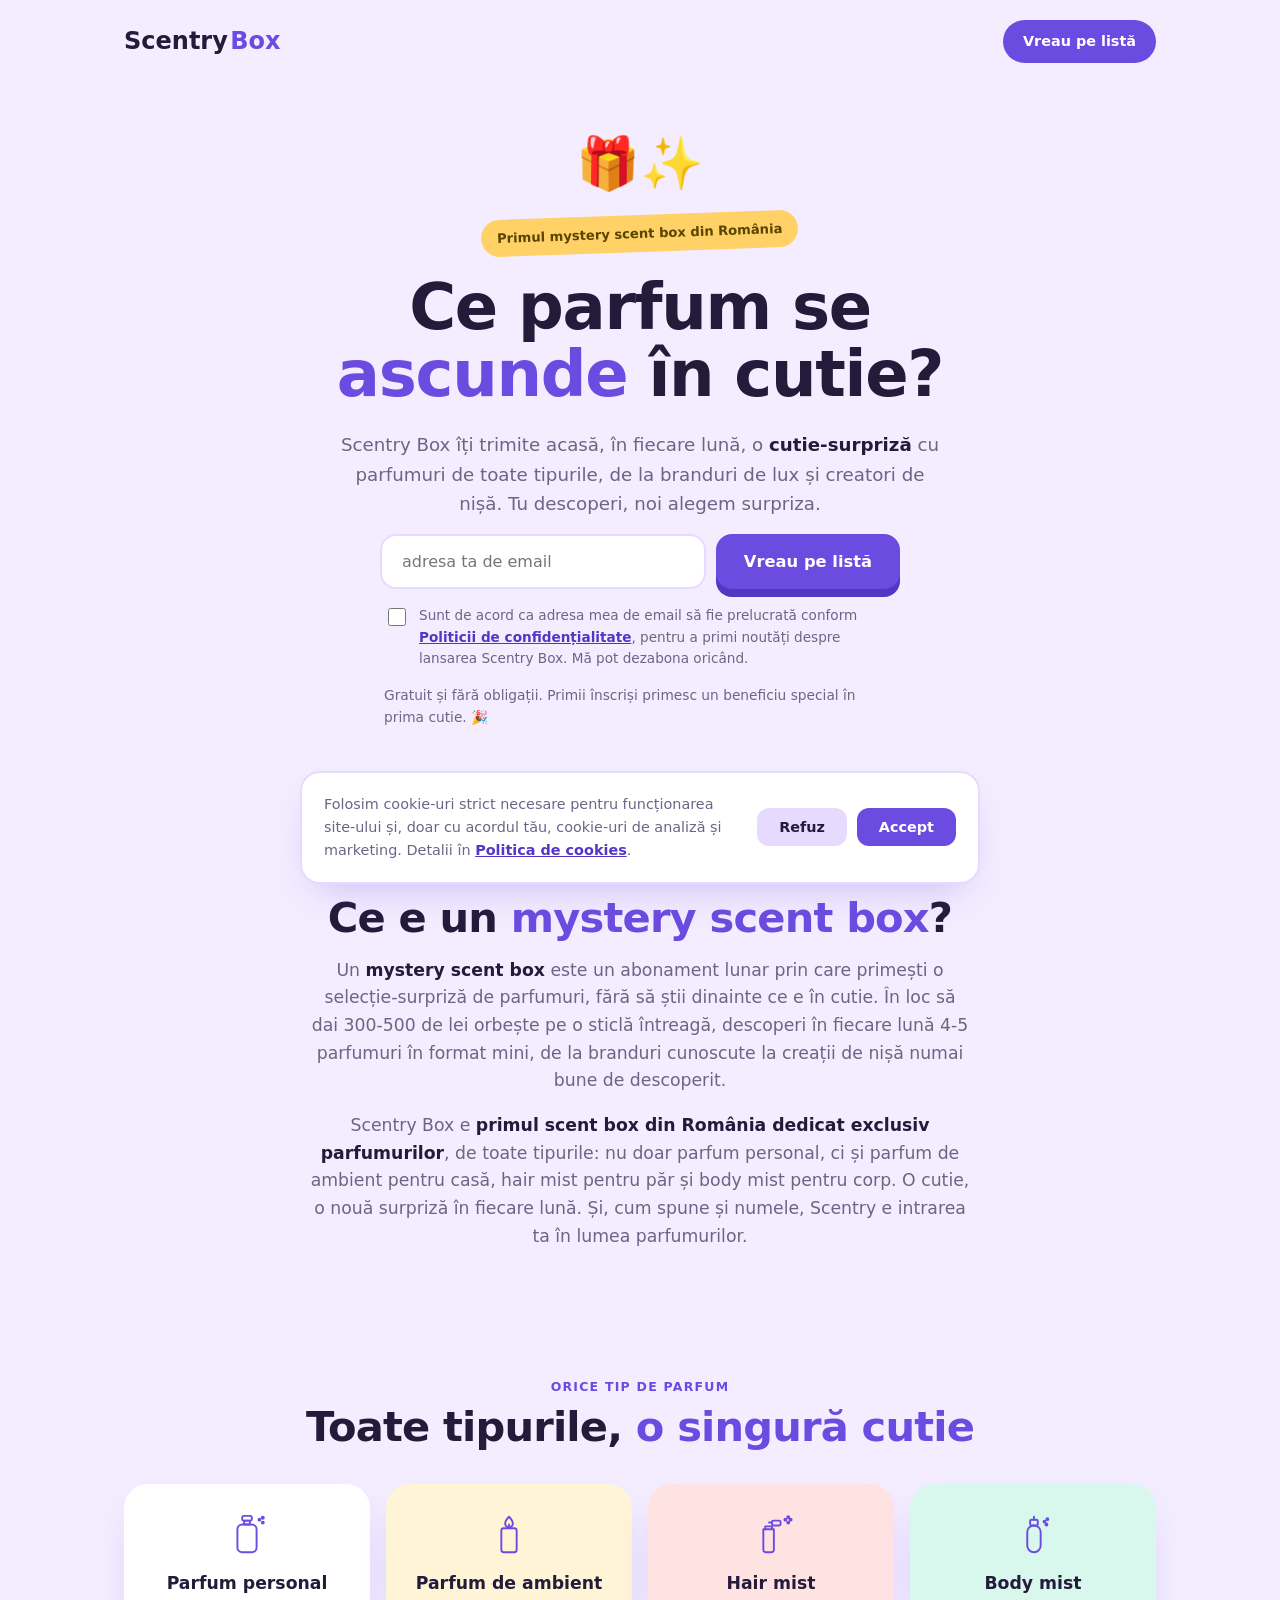
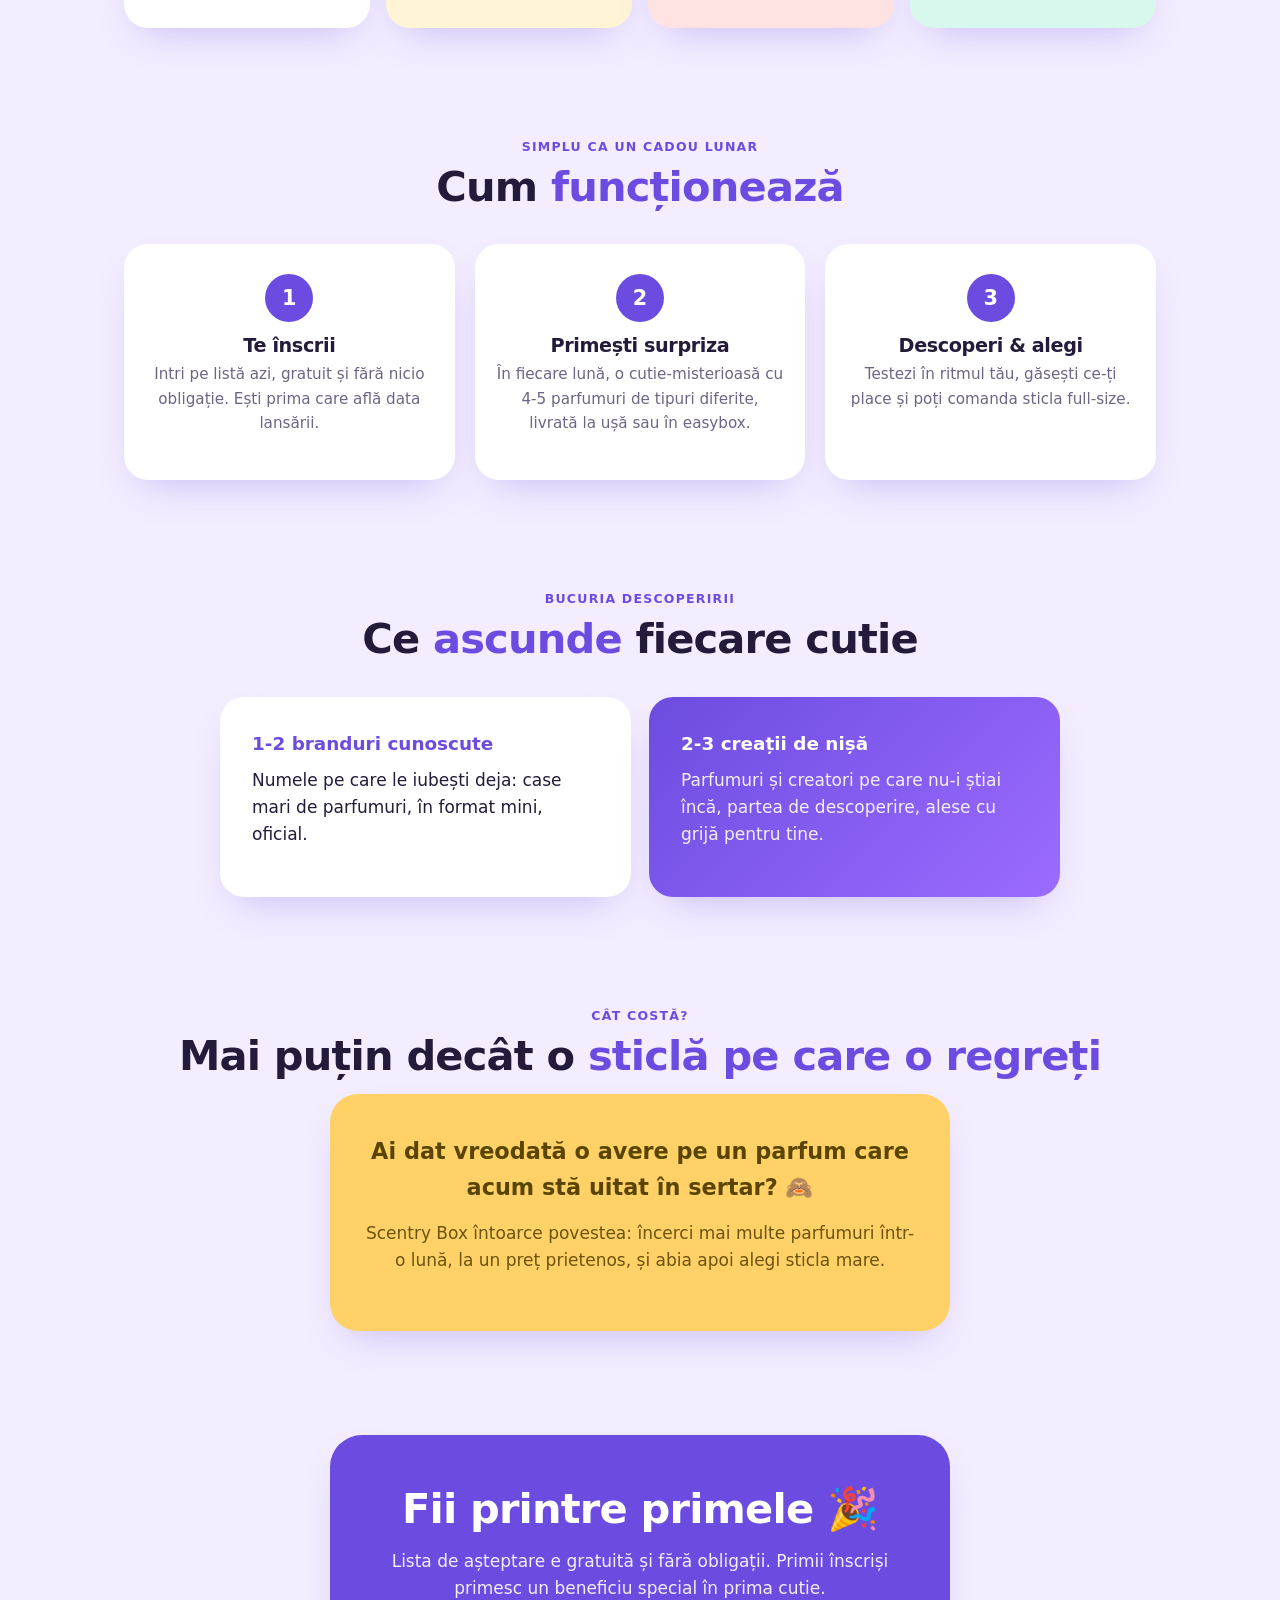
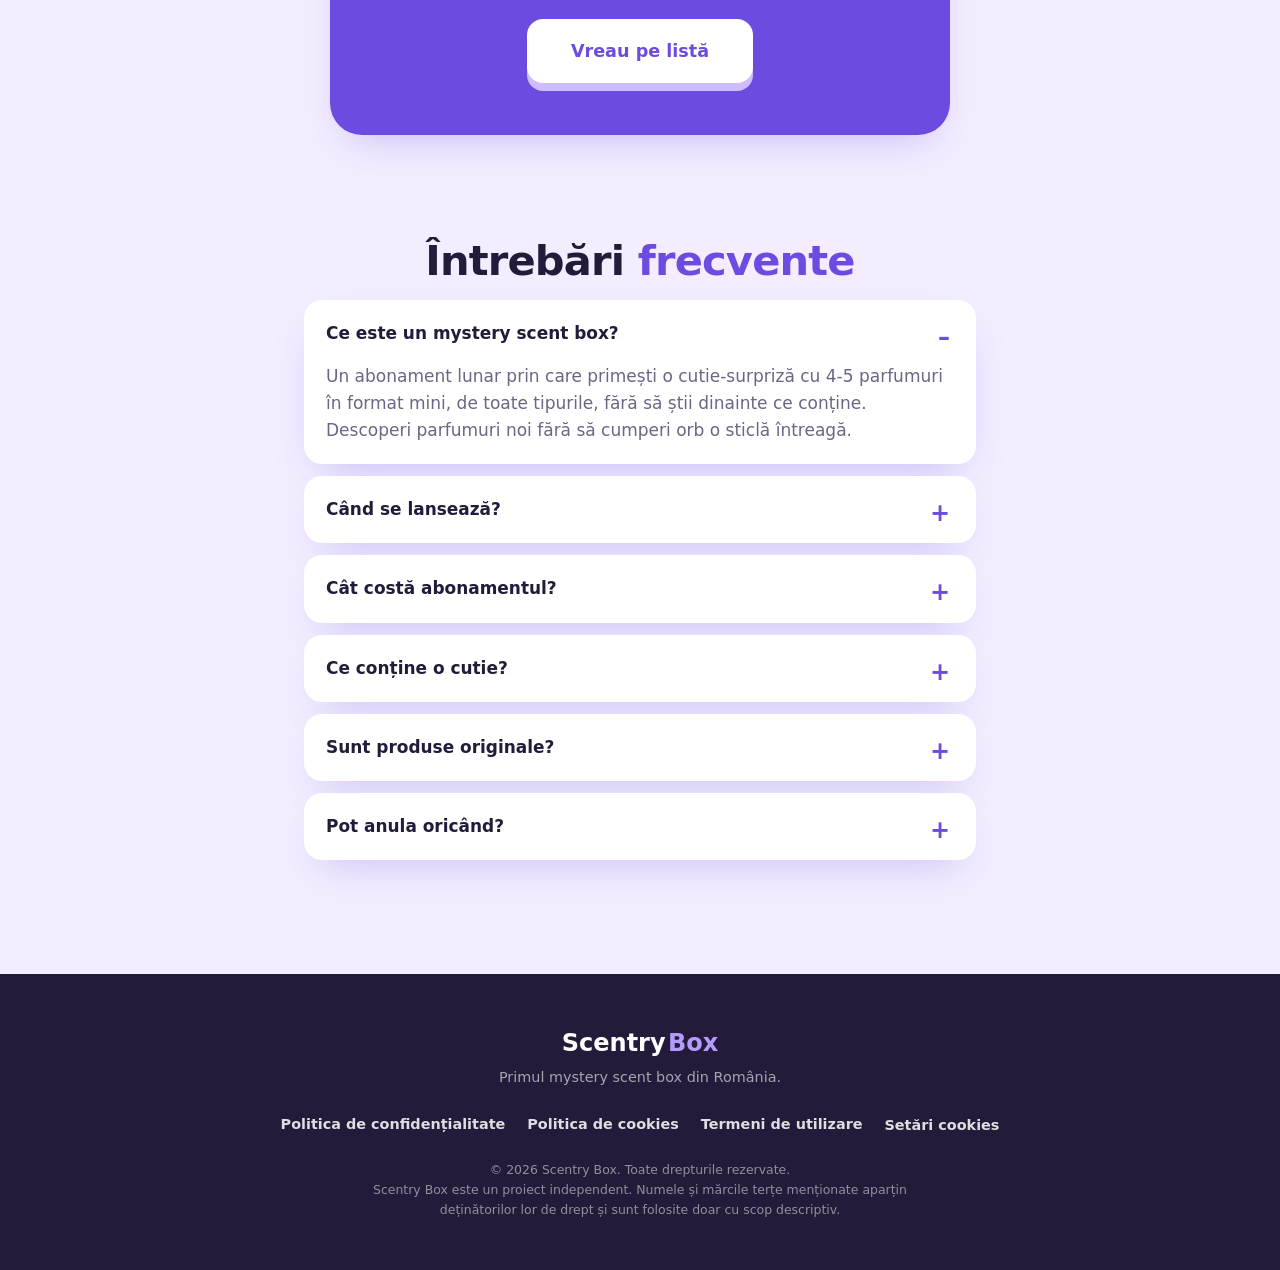
==== index.html @ 947a0c87 "Aluzie mai fina la semnificatia numelui (fara formula scent+entry) Co-Authored-By: Claude Opus 4.8 <" ====
<!DOCTYPE html>
<html lang="ro">
<head>
  <meta charset="UTF-8" />
  <meta name="viewport" content="width=device-width, initial-scale=1.0" />
  <title>Mystery Scent Box 🎁 Abonament lunar de parfumuri | Scentry Box</title>
  <meta name="description" content="Primul mystery scent box din România. În fiecare lună primești o cutie-surpriză cu 4-5 parfumuri de toate tipurile: parfum personal, parfum de ambient, hair mist și body mist, de la branduri de lux și creatori de nișă. Descoperă-ți următorul parfum preferat. Intră pe lista de așteptare." />
  <meta name="theme-color" content="#F3EDFF" />
  <link rel="canonical" href="https://scentrybox.ro/" />

  <meta property="og:type" content="website" />
  <meta property="og:title" content="Mystery Scent Box 🎁 primul din România | Scentry Box" />
  <meta property="og:description" content="O cutie-surpriză cu parfumuri de toate tipurile, în fiecare lună. Descoperă-ți următorul parfum preferat." />
  <meta property="og:locale" content="ro_RO" />
  <meta property="og:url" content="https://scentrybox.ro/" />
  <meta property="og:image" content="https://scentrybox.ro/og-image.jpg" />

  <link rel="icon" href="data:image/svg+xml,<svg xmlns='http://www.w3.org/2000/svg' viewBox='0 0 32 32'><text y='26' font-size='26'>🎁</text></svg>" />
  <link rel="stylesheet" href="assets/playful.css?v=2" />

  <script type="application/ld+json">
  {"@context":"https://schema.org","@type":"WebSite","name":"Scentry Box","url":"https://scentrybox.ro/","description":"Primul mystery scent box din România: abonament lunar cu parfumuri de toate tipurile."}
  </script>
  <script type="application/ld+json">
  {"@context":"https://schema.org","@type":"FAQPage","mainEntity":[
    {"@type":"Question","name":"Ce este un mystery scent box?","acceptedAnswer":{"@type":"Answer","text":"Un mystery scent box este un abonament lunar prin care primești o selecție-surpriză de parfumuri în format mini, fără să știi dinainte ce conține cutia. Descoperi 4-5 parfumuri de toate tipurile, fără să cumperi orb o sticlă întreagă."}},
    {"@type":"Question","name":"Ce conține o cutie Scentry Box?","acceptedAnswer":{"@type":"Answer","text":"Între 4 și 5 parfumuri de tipuri diferite: parfum personal, parfum de ambient, hair mist și body mist, dintre care 1-2 branduri cunoscute și 2-3 creații de nișă."}},
    {"@type":"Question","name":"Cât costă abonamentul de parfumuri?","acceptedAnswer":{"@type":"Answer","text":"Mai puțin decât o sticlă întreagă pe care ai cumpăra-o orbește. Cifra exactă o afli prima, dacă ești pe listă."}},
    {"@type":"Question","name":"Sunt produse originale?","acceptedAnswer":{"@type":"Answer","text":"Da, 100% originale. 4-5 parfumuri în format mini sau maxi, în ambalajul lor original."}}
  ]}
  </script>
</head>
<body>

  <header class="site-header">
    <a class="brand" href="#top"><span class="brand-mark">Scentry</span><span class="brand-box">Box</span></a>
    <a class="header-cta" href="#waitlist">Vreau pe listă</a>
  </header>

  <main id="top">
    <!-- HERO -->
    <section class="hero">
      <div class="mystery-emoji">🎁✨</div>
      <span class="badge">Primul mystery scent box din România</span>
      <h1 class="hero-title">Ce parfum se<br /><span class="pop">ascunde</span> în cutie?</h1>
      <p class="hero-sub">
        Scentry Box îți trimite acasă, în fiecare lună, o <strong>cutie-surpriză</strong> cu parfumuri de toate
        tipurile, de la branduri de lux și creatori de nișă. Tu descoperi, noi alegem surpriza.
      </p>
      <form id="waitlist" class="waitlist-form" novalidate>
        <div class="field-row">
          <label class="visually-hidden" for="email">Adresa de email</label>
          <input type="email" id="email" name="EMAIL" inputmode="email" autocomplete="email" placeholder="adresa ta de email" required />
          <button type="submit" class="btn-primary">Vreau pe listă</button>
        </div>
        <label class="consent">
          <input type="checkbox" id="consent" name="consent" required />
          <span>Sunt de acord ca adresa mea de email să fie prelucrată conform <a href="privacy.html" target="_blank" rel="noopener">Politicii de confidențialitate</a>, pentru a primi noutăți despre lansarea Scentry Box. Mă pot dezabona oricând.</span>
        </label>
        <p class="form-note">Gratuit și fără obligații. Primii înscriși primesc un beneficiu special în prima cutie. 🎉</p>
        <p class="form-message" id="formMessage" role="status" aria-live="polite"></p>
      </form>
    </section>

    <!-- SEO: CE ESTE -->
    <section class="section">
      <span class="kicker">Despre concept</span>
      <h2>Ce e un <span class="pop">mystery scent box</span>?</h2>
      <div class="prose">
        <p>
          Un <strong>mystery scent box</strong> este un abonament lunar prin care primești o selecție-surpriză de
          parfumuri, fără să știi dinainte ce e în cutie. În loc să dai 300-500 de lei orbește pe o sticlă
          întreagă, descoperi în fiecare lună 4-5 parfumuri în format mini, de la branduri cunoscute la creații de
          nișă numai bune de descoperit.
        </p>
        <p>
          Scentry Box e <strong>primul scent box din România dedicat exclusiv parfumurilor</strong>, de toate
          tipurile: nu doar parfum personal, ci și parfum de ambient pentru casă, hair mist pentru păr și body
          mist pentru corp. O cutie, o nouă surpriză în fiecare lună. Și, cum spune și numele, Scentry e
          <span class="pop">intrarea ta în lumea parfumurilor</span>.
        </p>
      </div>
    </section>

    <!-- TIPURI -->
    <section class="section">
      <span class="kicker">Orice tip de parfum</span>
      <h2>Toate tipurile, <span class="pop">o singură cutie</span></h2>
      <div class="types-grid">
        <article class="type-card">
          <svg viewBox="0 0 48 48" style="width:46px;height:46px;display:block;margin:0 auto 12px;stroke:#6C4CE0;fill:none;stroke-width:2;stroke-linecap:round;stroke-linejoin:round" aria-hidden="true">
            <rect x="19" y="4" width="10" height="5" rx="1.5"/><path d="M21 9h6v4h-6z"/><rect x="14" y="13" width="20" height="29" rx="5"/><circle cx="37" cy="8" r="1"/><circle cx="40.5" cy="6" r="1"/><circle cx="40.5" cy="11" r="1"/>
          </svg>
          <p class="cat">Parfum personal</p>
        </article>
        <article class="type-card">
          <svg viewBox="0 0 48 48" style="width:46px;height:46px;display:block;margin:0 auto 12px;stroke:#6C4CE0;fill:none;stroke-width:2;stroke-linecap:round;stroke-linejoin:round" aria-hidden="true">
            <path d="M24 5c-2.5 2.5-4 4.8-4 7a4 4 0 0 0 8 0c0-2.2-1.5-4.5-4-7z"/><line x1="24" y1="13" x2="24" y2="17"/><rect x="16" y="17" width="16" height="25" rx="2.5"/>
          </svg>
          <p class="cat">Parfum de ambient</p>
        </article>
        <article class="type-card">
          <svg viewBox="0 0 48 48" style="width:46px;height:46px;display:block;margin:0 auto 12px;stroke:#6C4CE0;fill:none;stroke-width:2;stroke-linecap:round;stroke-linejoin:round" aria-hidden="true">
            <path d="M16 18h11v21a3 3 0 0 1-3 3h-5a3 3 0 0 1-3-3z"/><path d="M18 18v-3h7v3"/><rect x="25" y="9" width="9" height="5" rx="1.5"/><path d="M25 11h-3"/><circle cx="39" cy="8" r="1"/><circle cx="42" cy="5.5" r="1"/><circle cx="42" cy="11" r="1"/><circle cx="44.5" cy="8" r="1"/>
          </svg>
          <p class="cat">Hair mist</p>
        </article>
        <article class="type-card">
          <svg viewBox="0 0 48 48" style="width:46px;height:46px;display:block;margin:0 auto 12px;stroke:#6C4CE0;fill:none;stroke-width:2;stroke-linecap:round;stroke-linejoin:round" aria-hidden="true">
            <rect x="18" y="14" width="14" height="28" rx="7"/><rect x="21" y="8" width="8" height="6" rx="1.5"/><path d="M25 8V5"/><circle cx="36" cy="10" r="1"/><circle cx="39" cy="7.5" r="1"/><circle cx="38" cy="13" r="1"/>
          </svg>
          <p class="cat">Body mist</p>
        </article>
      </div>
    </section>

    <!-- CUM FUNCȚIONEAZĂ -->
    <section class="section">
      <span class="kicker">Simplu ca un cadou lunar</span>
      <h2>Cum <span class="pop">funcționează</span></h2>
      <ol class="steps">
        <li><span class="step-num">1</span><h3>Te înscrii</h3><p>Intri pe listă azi, gratuit și fără nicio obligație. Ești prima care află data lansării.</p></li>
        <li><span class="step-num">2</span><h3>Primești surpriza</h3><p>În fiecare lună, o cutie-misterioasă cu 4-5 parfumuri de tipuri diferite, livrată la ușă sau în easybox.</p></li>
        <li><span class="step-num">3</span><h3>Descoperi &amp; alegi</h3><p>Testezi în ritmul tău, găsești ce-ți place și poți comanda sticla full-size.</p></li>
      </ol>
    </section>

    <!-- CE CONȚINE -->
    <section class="section">
      <span class="kicker">Bucuria descoperirii</span>
      <h2>Ce <span class="pop">ascunde</span> fiecare cutie</h2>
      <div class="box-split">
        <div class="box-half box-half-known"><p class="box-tag">1-2 branduri cunoscute</p><p>Numele pe care le iubești deja: case mari de parfumuri, în format mini, oficial.</p></div>
        <div class="box-half box-half-accent"><p class="box-tag">2-3 creații de nișă</p><p>Parfumuri și creatori pe care nu-i știai încă, partea de descoperire, alese cu grijă pentru tine.</p></div>
      </div>
    </section>

    <!-- PREȚ (HINT) -->
    <section class="section">
      <span class="kicker">Cât costă?</span>
      <h2>Mai puțin decât o <span class="pop">sticlă pe care o regreți</span></h2>
      <div class="price-block">
        <p class="big">Ai dat vreodată o avere pe un parfum care acum stă uitat în sertar? 🙈</p>
        <p>Scentry Box întoarce povestea: încerci mai multe parfumuri într-o lună, la un preț prietenos, și abia apoi alegi sticla mare.</p>
      </div>
    </section>

    <!-- CTA FINAL -->
    <section class="section">
      <div class="section-final">
        <h2>Fii printre primele 🎉</h2>
        <p>Lista de așteptare e gratuită și fără obligații. Primii înscriși primesc un beneficiu special în prima cutie.</p>
        <a href="#waitlist" class="btn-primary btn-large">Vreau pe listă</a>
      </div>
    </section>

    <!-- FAQ -->
    <section class="section section-faq">
      <h2>Întrebări <span class="pop">frecvente</span></h2>
      <details open><summary>Ce este un mystery scent box?</summary><p>Un abonament lunar prin care primești o cutie-surpriză cu 4-5 parfumuri în format mini, de toate tipurile, fără să știi dinainte ce conține. Descoperi parfumuri noi fără să cumperi orb o sticlă întreagă.</p></details>
      <details><summary>Când se lansează?</summary><p>Suntem în faza de construcție. Înscrie-te pe listă și ești prima care află data exactă a lansării.</p></details>
      <details><summary>Cât costă abonamentul?</summary><p>Mai puțin decât o sticlă întreagă pe care ai lua-o orbește. Iar cifra exactă o afli prima, dacă ești pe listă.</p></details>
      <details><summary>Ce conține o cutie?</summary><p>Între 4 și 5 parfumuri de tipuri diferite: parfum personal, parfum de ambient, hair mist și body mist, dintre care 1-2 branduri cunoscute și 2-3 creații de nișă.</p></details>
      <details><summary>Sunt produse originale?</summary><p>Da, 100% originale. În fiecare cutie ai 4-5 parfumuri în format mini sau maxi, direct în ambalajul lor original.</p></details>
      <details><summary>Pot anula oricând?</summary><p>Da. Abonamentul va fi flexibil și poate fi anulat oricând.</p></details>
    </section>
  </main>

  <footer class="site-footer">
    <div class="footer-brand"><span class="brand-mark">Scentry</span><span class="brand-box">Box</span><p>Primul mystery scent box din România.</p></div>
    <nav class="footer-links" aria-label="Legal">
      <a href="privacy.html">Politica de confidențialitate</a>
      <a href="cookies.html">Politica de cookies</a>
      <a href="terms.html">Termeni de utilizare</a>
      <button type="button" class="link-button" id="cookieSettingsBtn">Setări cookies</button>
    </nav>
    <p class="footer-legal">© <span id="year">2026</span> Scentry Box. Toate drepturile rezervate.<br />Scentry Box este un proiect independent. Numele și mărcile terțe menționate aparțin deținătorilor lor de drept și sunt folosite doar cu scop descriptiv.</p>
  </footer>

  <script src="assets/consent.js" defer></script>
  <script src="assets/app.js" defer></script>
</body>
</html>
---- assets/playful.css ----
/* ===========================================================
   Scentry Box — VARIANTA „Bold & Playful"
   Lila + violet + coral, type rotund și chunky, carduri rotunjite,
   energie de feed TikTok. Fonturi de sistem (zero request extern).
   =========================================================== */

:root {
  --bg: #F3EDFF;            /* lila deschis */
  --surface: #FFFFFF;
  --ink: #241B3A;           /* mov închis */
  --muted: #6E6485;
  --violet: #6C4CE0;
  --violet-dark: #5436C4;
  --coral: #FF6B6B;
  --sun: #FFD166;
  --mint: #38D9A9;
  --line: #E6DBFF;
  --shadow: 0 18px 40px -18px rgba(108, 76, 224, .35);
  --round: -apple-system, "SF Pro Rounded", ui-rounded, "Segoe UI", system-ui, Roboto, "Helvetica Neue", Arial, sans-serif;
}
* { box-sizing: border-box; }
html { scroll-behavior: smooth; }
body { margin:0; background:var(--bg); color:var(--ink); font-family:var(--round); font-size:17px; line-height:1.6; -webkit-font-smoothing:antialiased; }
h1,h2,h3 { font-weight:800; line-height:1.05; letter-spacing:-.02em; }
h1 { font-size: clamp(2.4rem, 8vw, 4rem); }
h2 { font-size: clamp(1.8rem, 5vw, 2.6rem); margin:0 0 .4em; }
h3 { font-size:1.2rem; margin:0 0 .3em; }
p { margin:0 0 1em; }
a { color:var(--violet-dark); font-weight:600; }
.visually-hidden { position:absolute !important; width:1px;height:1px;padding:0;margin:-1px;overflow:hidden;clip:rect(0 0 0 0);white-space:nowrap;border:0; }

/* header */
.site-header { display:flex; align-items:center; justify-content:space-between; max-width:1080px; margin:0 auto; padding:20px 24px; }
.brand { text-decoration:none; font-weight:800; font-size:1.5rem; }
.brand-mark { color:var(--ink); } .brand-box { color:var(--violet); margin-left:.1em; }
.header-cta { font-size:.9rem; font-weight:700; text-decoration:none; color:#fff; background:var(--violet); border-radius:999px; padding:10px 20px; }
.header-cta:hover { background:var(--violet-dark); }

/* hero */
.hero { max-width:760px; margin:0 auto; padding:40px 24px 56px; text-align:center; }
.badge { display:inline-block; background:var(--sun); color:#5a4500; font-weight:800; font-size:.82rem; padding:8px 16px; border-radius:999px; transform:rotate(-2deg); margin-bottom:22px; }
.hero-title { margin:0 0 22px; }
.hero-title .pop { color:var(--violet); }
.hero-sub { font-size:1.14rem; color:var(--muted); max-width:600px; margin:0 auto 16px; }
.hero-sub strong { color:var(--ink); }
.value-hint { font-size:1rem; font-weight:700; color:var(--coral); margin:0 auto 28px; }

.mystery-emoji { font-size:3.2rem; margin-bottom:10px; }

/* form */
.waitlist-form { max-width:520px; margin:0 auto; text-align:left; }
.field-row { display:flex; gap:10px; }
.field-row input[type=email] { flex:1; padding:16px 20px; font-size:1rem; font-family:var(--round); border:2px solid var(--line); border-radius:16px; background:var(--surface); color:var(--ink); }
.field-row input[type=email]:focus { outline:none; border-color:var(--violet); }
.btn-primary { background:var(--violet); color:#fff; border:0; border-radius:16px; padding:16px 28px; font-size:1.02rem; font-family:var(--round); font-weight:800; cursor:pointer; transition:transform .12s, background .2s; white-space:nowrap; box-shadow:0 8px 0 var(--violet-dark); }
.btn-primary:hover { background:var(--violet-dark); }
.btn-primary:active { transform:translateY(4px); box-shadow:0 4px 0 var(--violet-dark); }
.btn-primary:disabled { opacity:.6; }
.btn-large { display:inline-block; text-decoration:none; padding:18px 44px; font-size:1.1rem; }
.consent { display:flex; gap:10px; align-items:flex-start; margin:16px 4px 0; font-size:.85rem; color:var(--muted); }
.consent input { margin-top:3px; width:18px; height:18px; accent-color:var(--violet); flex-shrink:0; }
.form-note { font-size:.86rem; color:var(--muted); margin:14px 4px 0; }
.form-message { font-size:.95rem; margin:12px 4px 0; min-height:1em; font-weight:700; }
.form-message.success { color:#16a06b; } .form-message.error { color:#e0345a; }

/* sections */
.section { max-width:1080px; margin:0 auto; padding:52px 24px; text-align:center; }
.section h2 .pop { color:var(--violet); }
.kicker { display:inline-block; font-weight:800; text-transform:uppercase; letter-spacing:.1em; font-size:.78rem; color:var(--violet); margin-bottom:8px; }
.prose { max-width:660px; margin:0 auto; }
.prose p { color:var(--muted); font-size:1.08rem; }
.prose strong { color:var(--ink); }

.types-grid { display:grid; grid-template-columns:repeat(4,1fr); gap:16px; margin-top:36px; }
.type-card { background:var(--surface); border-radius:24px; padding:28px 18px; box-shadow:var(--shadow); }
.type-card .emoji { font-size:2.2rem; display:block; margin-bottom:10px; }
.type-card .cat { font-weight:800; font-size:1.08rem; margin-bottom:2px; }
.type-card .sub { font-size:.82rem; color:var(--muted); }
.type-card:nth-child(1){background:#fff;}
.type-card:nth-child(2){background:#FFF4D6;}
.type-card:nth-child(3){background:#FFE3E3;}
.type-card:nth-child(4){background:#D8F8EE;}

.steps { list-style:none; display:grid; grid-template-columns:repeat(3,1fr); gap:20px; padding:0; margin:36px 0 0; }
.steps li { background:var(--surface); border-radius:24px; padding:30px 22px; box-shadow:var(--shadow); }
.step-num { display:inline-flex; align-items:center; justify-content:center; width:48px; height:48px; border-radius:50%; background:var(--violet); color:#fff; font-weight:800; font-size:1.3rem; margin-bottom:14px; }
.steps p { color:var(--muted); font-size:.95rem; }

.box-split { display:grid; grid-template-columns:1fr 1fr; gap:18px; max-width:840px; margin:36px auto 0; }
.box-half { border-radius:24px; padding:32px; text-align:left; box-shadow:var(--shadow); }
.box-half-known { background:#fff; }
.box-half-accent { background:linear-gradient(135deg,var(--violet),#9C6BFF); color:#fff; }
.box-half-accent p { color:rgba(255,255,255,.9); }
.box-tag { font-weight:800; font-size:1.15rem; margin-bottom:8px; color:var(--violet); }
.box-half-accent .box-tag { color:#fff; }
.box-note { color:var(--muted); font-weight:600; margin-top:22px; }

.price-block { max-width:620px; margin:0 auto; background:var(--sun); border-radius:28px; padding:40px 32px; box-shadow:var(--shadow); }
.price-block .big { font-weight:800; font-size:1.4rem; color:#5a4500; margin-bottom:14px; }
.price-block p { color:#6b5410; }
.price-block strong { color:#473400; }

.section-final { max-width:620px; margin:0 auto; background:var(--violet); color:#fff; border-radius:32px; padding:52px 32px; box-shadow:var(--shadow); }
.section-final h2 { color:#fff; }
.section-final p { color:rgba(255,255,255,.9); }
.section-final .btn-primary { background:#fff; color:var(--violet); box-shadow:0 8px 0 #cdbcff; }
.section-final .btn-primary:hover { background:var(--sun); color:#5a4500; }

.section-faq { max-width:720px; text-align:left; }
.section-faq h2 { text-align:center; }
.section-faq details { background:var(--surface); border-radius:18px; padding:4px 22px; margin-bottom:12px; box-shadow:var(--shadow); }
.section-faq summary { cursor:pointer; font-weight:800; font-size:1.06rem; padding:16px 28px 16px 0; list-style:none; position:relative; }
.section-faq summary::-webkit-details-marker{display:none;}
.section-faq summary::after { content:"+"; position:absolute; right:4px; top:14px; font-size:1.5rem; color:var(--violet); }
.section-faq details[open] summary::after { content:"–"; }
.section-faq details p { color:var(--muted); margin:0 0 16px; }

/* footer */
.site-footer { background:var(--ink); color:#fff; margin-top:50px; padding:50px 24px; text-align:center; }
.footer-brand { font-weight:800; font-size:1.5rem; margin-bottom:4px; }
.footer-brand .brand-mark{color:#fff;} .footer-brand .brand-box{color:#B49BFF;}
.footer-brand p { font-weight:500; font-size:.9rem; color:rgba(255,255,255,.6); margin:4px 0 24px; }
.footer-links { display:flex; flex-wrap:wrap; gap:8px 22px; justify-content:center; margin-bottom:24px; }
.footer-links a,.link-button { color:rgba(255,255,255,.85); text-decoration:none; font-size:.9rem; background:none; border:0; cursor:pointer; font-family:var(--round); font-weight:600; padding:0; }
.footer-links a:hover,.link-button:hover { color:#B49BFF; }
.footer-legal { font-size:.78rem; color:rgba(255,255,255,.5); max-width:560px; margin:0 auto; line-height:1.6; }

/* cookie banner */
.cookie-banner { position:fixed; left:16px; right:16px; bottom:16px; z-index:1000; max-width:680px; margin:0 auto; background:var(--surface); border:2px solid var(--line); border-radius:20px; box-shadow:var(--shadow); padding:20px 22px; display:flex; flex-wrap:wrap; gap:14px; align-items:center; justify-content:space-between; }
.cookie-banner p { margin:0; font-size:.9rem; color:var(--muted); flex:1 1 260px; }
.cookie-actions { display:flex; gap:10px; }
.cookie-actions button { border-radius:12px; padding:11px 22px; font-size:.9rem; font-weight:800; cursor:pointer; border:0; font-family:var(--round); }
.btn-reject { background:var(--line); color:var(--ink); }
.btn-accept { background:var(--violet); color:#fff; } .btn-accept:hover{background:var(--violet-dark);}

@media (max-width:760px){
  .types-grid{grid-template-columns:1fr 1fr;}
  .steps{grid-template-columns:1fr;}
  .box-split{grid-template-columns:1fr;}
  .field-row{flex-direction:column;} .btn-primary{width:100%;}
}
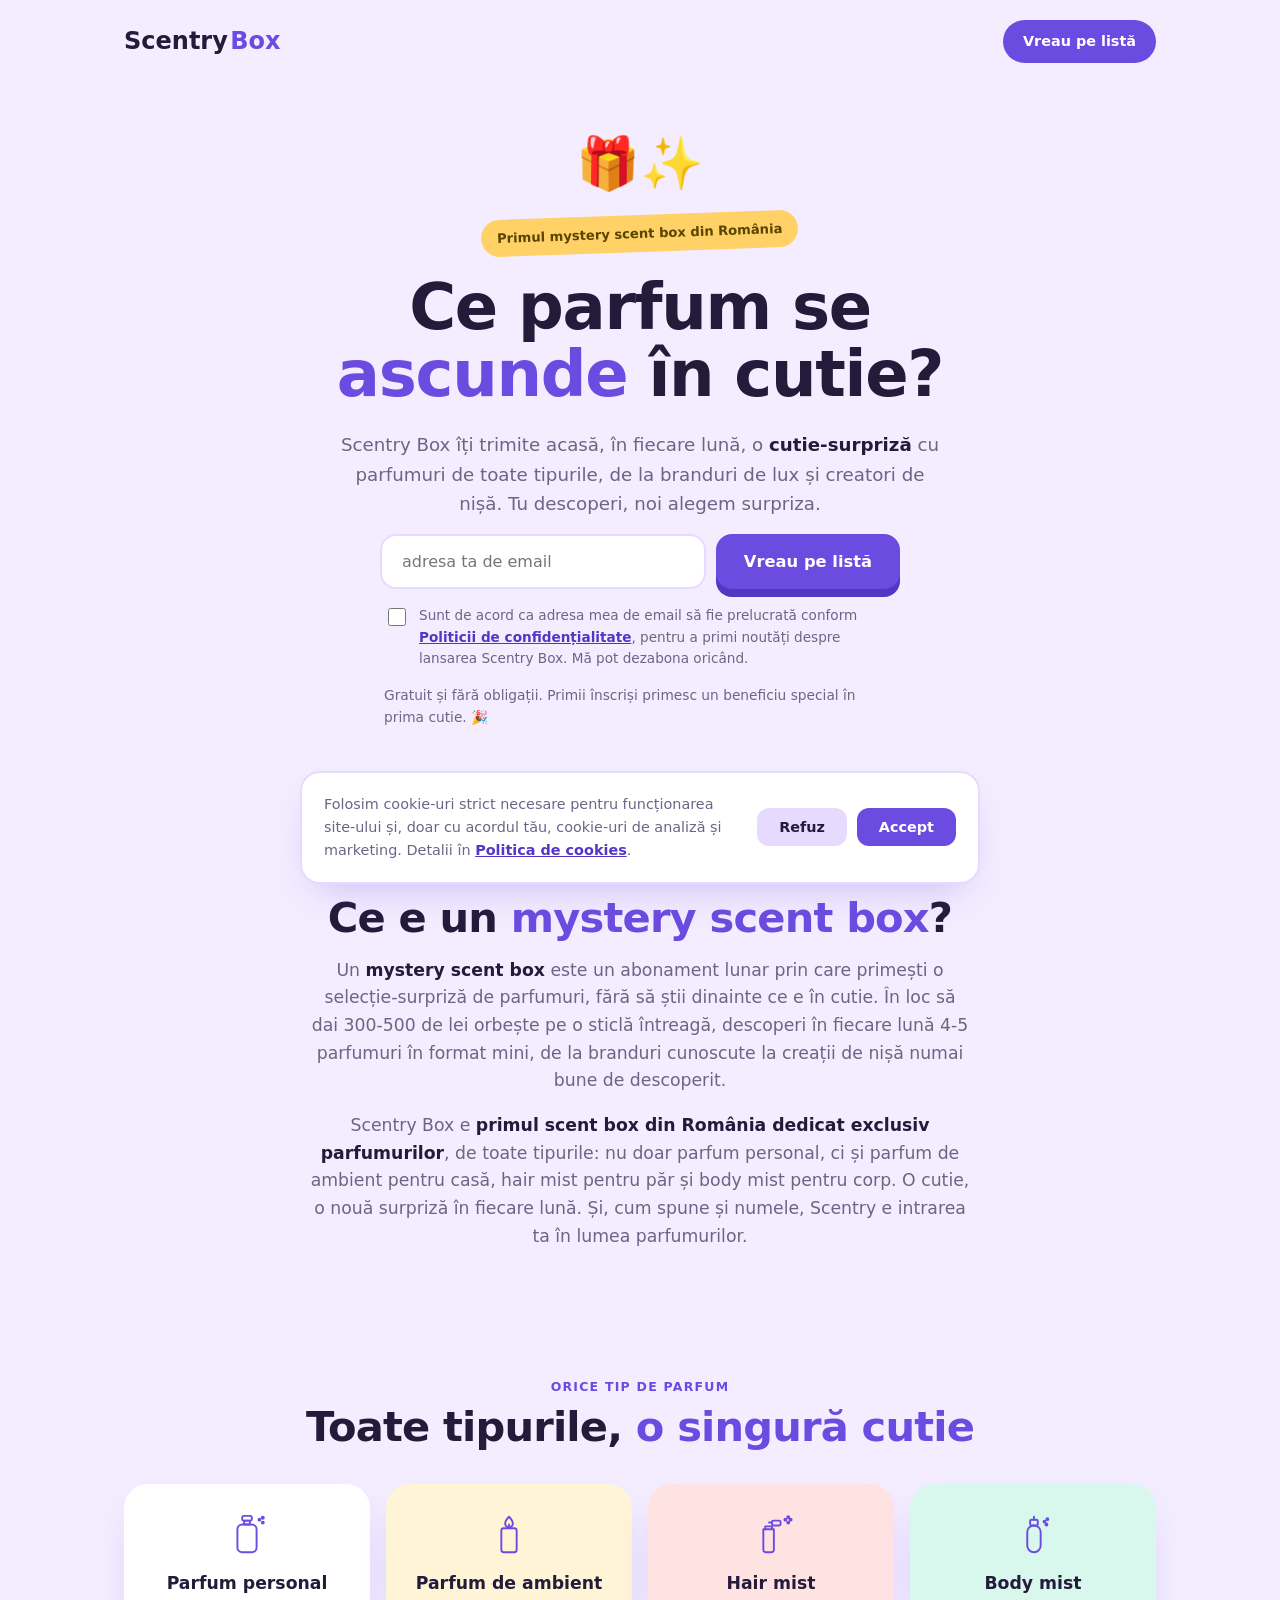
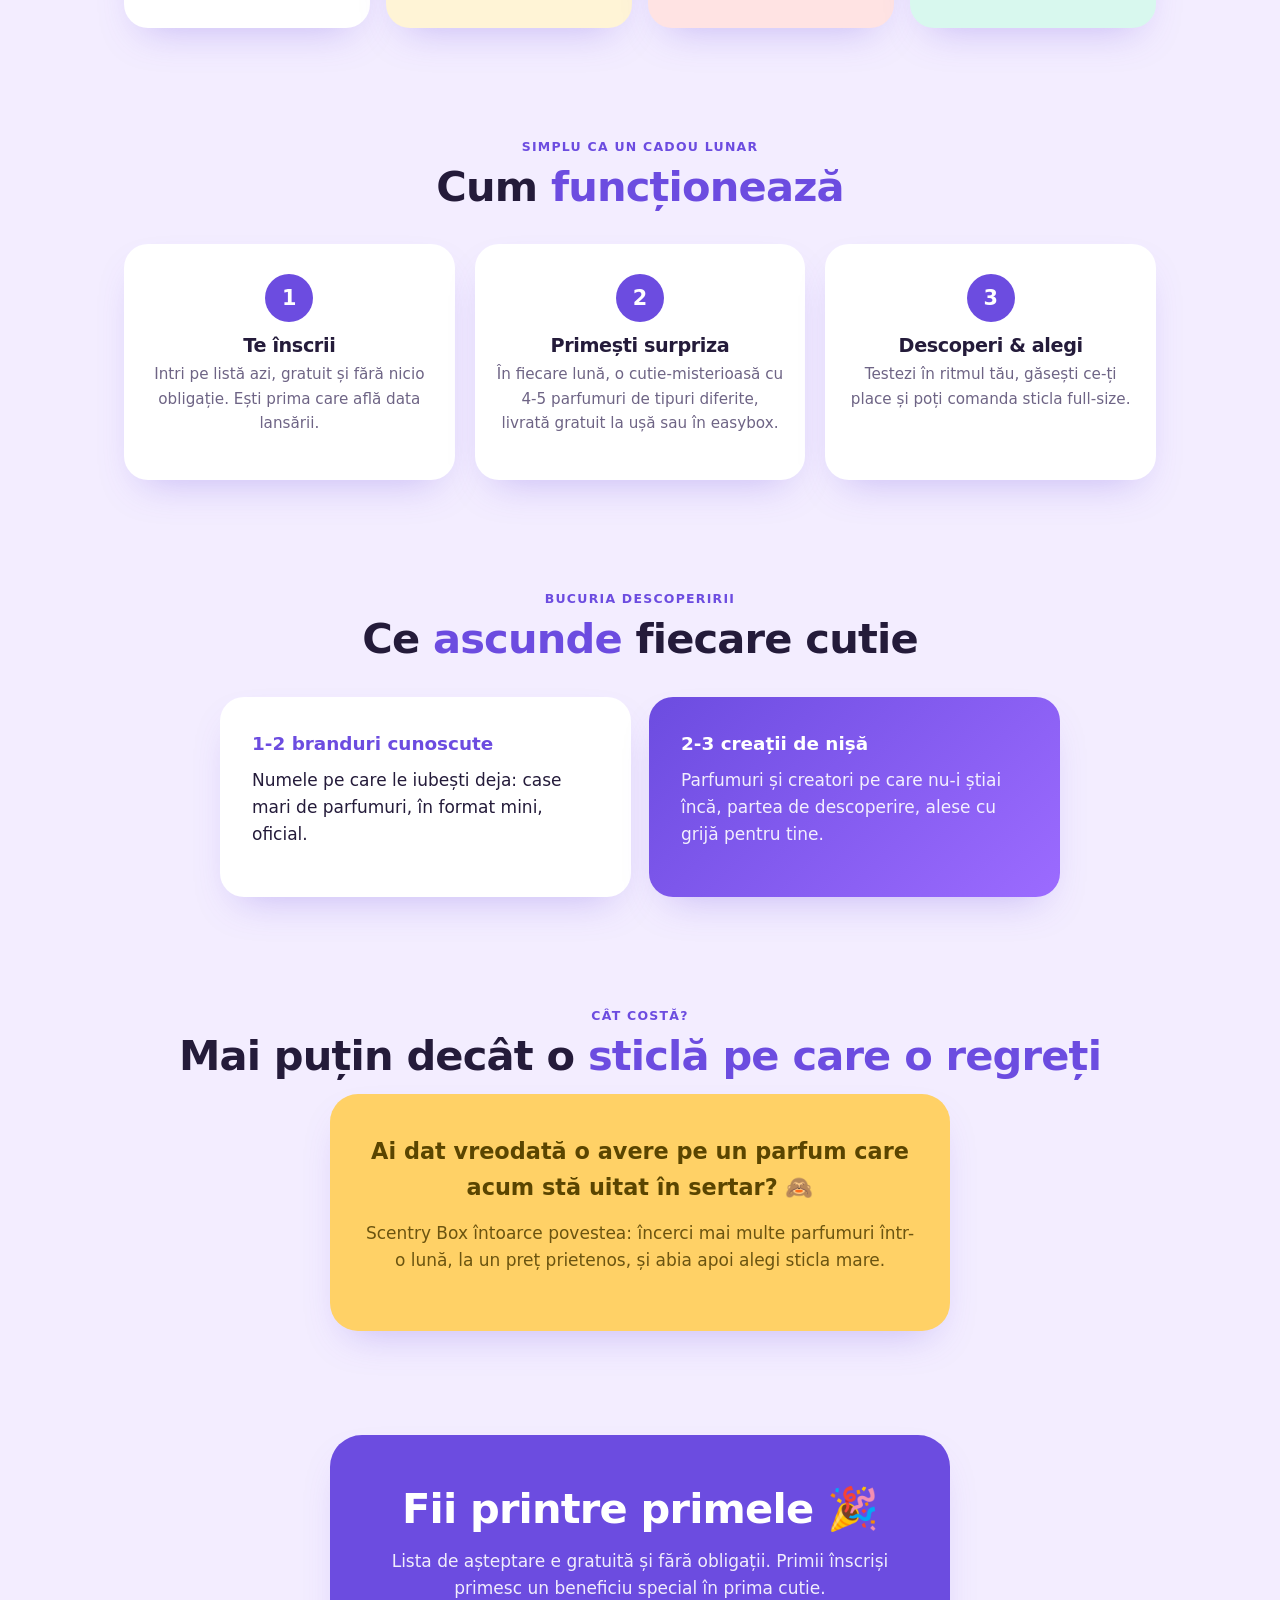
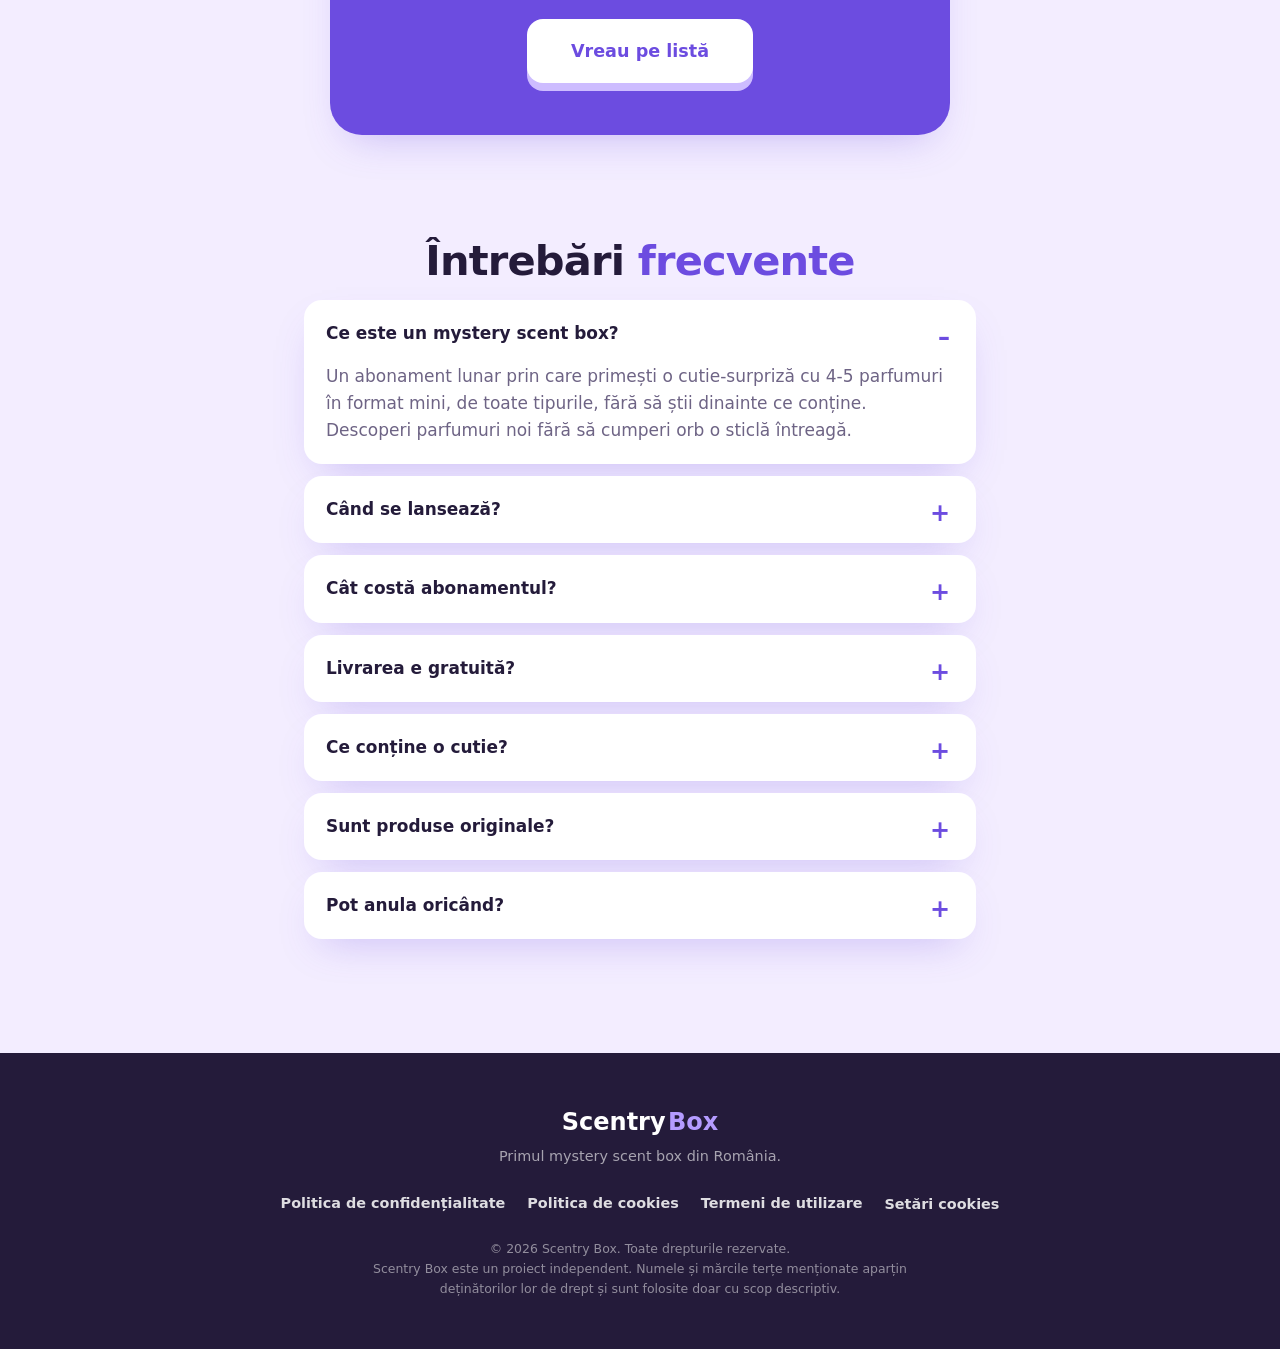
==== commit 2562d1b0: "Adaug mentiunea livrare gratuita (pas 2 + FAQ) Co-Authored-By: Claude Opus 4.8 <noreply@anthropic.co" ====
--- a/index.html
+++ b/index.html
@@ -26,6 +26,7 @@
     {"@type":"Question","name":"Ce este un mystery scent box?","acceptedAnswer":{"@type":"Answer","text":"Un mystery scent box este un abonament lunar prin care primești o selecție-surpriză de parfumuri în format mini, fără să știi dinainte ce conține cutia. Descoperi 4-5 parfumuri de toate tipurile, fără să cumperi orb o sticlă întreagă."}},
     {"@type":"Question","name":"Ce conține o cutie Scentry Box?","acceptedAnswer":{"@type":"Answer","text":"Între 4 și 5 parfumuri de tipuri diferite: parfum personal, parfum de ambient, hair mist și body mist, dintre care 1-2 branduri cunoscute și 2-3 creații de nișă."}},
     {"@type":"Question","name":"Cât costă abonamentul de parfumuri?","acceptedAnswer":{"@type":"Answer","text":"Mai puțin decât o sticlă întreagă pe care ai cumpăra-o orbește. Cifra exactă o afli prima, dacă ești pe listă."}},
+    {"@type":"Question","name":"Livrarea e gratuită?","acceptedAnswer":{"@type":"Answer","text":"Da, livrarea e inclusă: gratuit la ușă sau în easybox."}},
     {"@type":"Question","name":"Sunt produse originale?","acceptedAnswer":{"@type":"Answer","text":"Da, 100% originale. 4-5 parfumuri în format mini sau maxi, în ambalajul lor original."}}
   ]}
   </script>
@@ -120,7 +121,7 @@
       <h2>Cum <span class="pop">funcționează</span></h2>
       <ol class="steps">
         <li><span class="step-num">1</span><h3>Te înscrii</h3><p>Intri pe listă azi, gratuit și fără nicio obligație. Ești prima care află data lansării.</p></li>
-        <li><span class="step-num">2</span><h3>Primești surpriza</h3><p>În fiecare lună, o cutie-misterioasă cu 4-5 parfumuri de tipuri diferite, livrată la ușă sau în easybox.</p></li>
+        <li><span class="step-num">2</span><h3>Primești surpriza</h3><p>În fiecare lună, o cutie-misterioasă cu 4-5 parfumuri de tipuri diferite, livrată gratuit la ușă sau în easybox.</p></li>
         <li><span class="step-num">3</span><h3>Descoperi &amp; alegi</h3><p>Testezi în ritmul tău, găsești ce-ți place și poți comanda sticla full-size.</p></li>
       </ol>
     </section>
@@ -160,6 +161,7 @@
       <details open><summary>Ce este un mystery scent box?</summary><p>Un abonament lunar prin care primești o cutie-surpriză cu 4-5 parfumuri în format mini, de toate tipurile, fără să știi dinainte ce conține. Descoperi parfumuri noi fără să cumperi orb o sticlă întreagă.</p></details>
       <details><summary>Când se lansează?</summary><p>Suntem în faza de construcție. Înscrie-te pe listă și ești prima care află data exactă a lansării.</p></details>
       <details><summary>Cât costă abonamentul?</summary><p>Mai puțin decât o sticlă întreagă pe care ai lua-o orbește. Iar cifra exactă o afli prima, dacă ești pe listă.</p></details>
+      <details><summary>Livrarea e gratuită?</summary><p>Da, livrarea e inclusă: gratuit la ușă sau în easybox.</p></details>
       <details><summary>Ce conține o cutie?</summary><p>Între 4 și 5 parfumuri de tipuri diferite: parfum personal, parfum de ambient, hair mist și body mist, dintre care 1-2 branduri cunoscute și 2-3 creații de nișă.</p></details>
       <details><summary>Sunt produse originale?</summary><p>Da, 100% originale. În fiecare cutie ai 4-5 parfumuri în format mini sau maxi, direct în ambalajul lor original.</p></details>
       <details><summary>Pot anula oricând?</summary><p>Da. Abonamentul va fi flexibil și poate fi anulat oricând.</p></details>
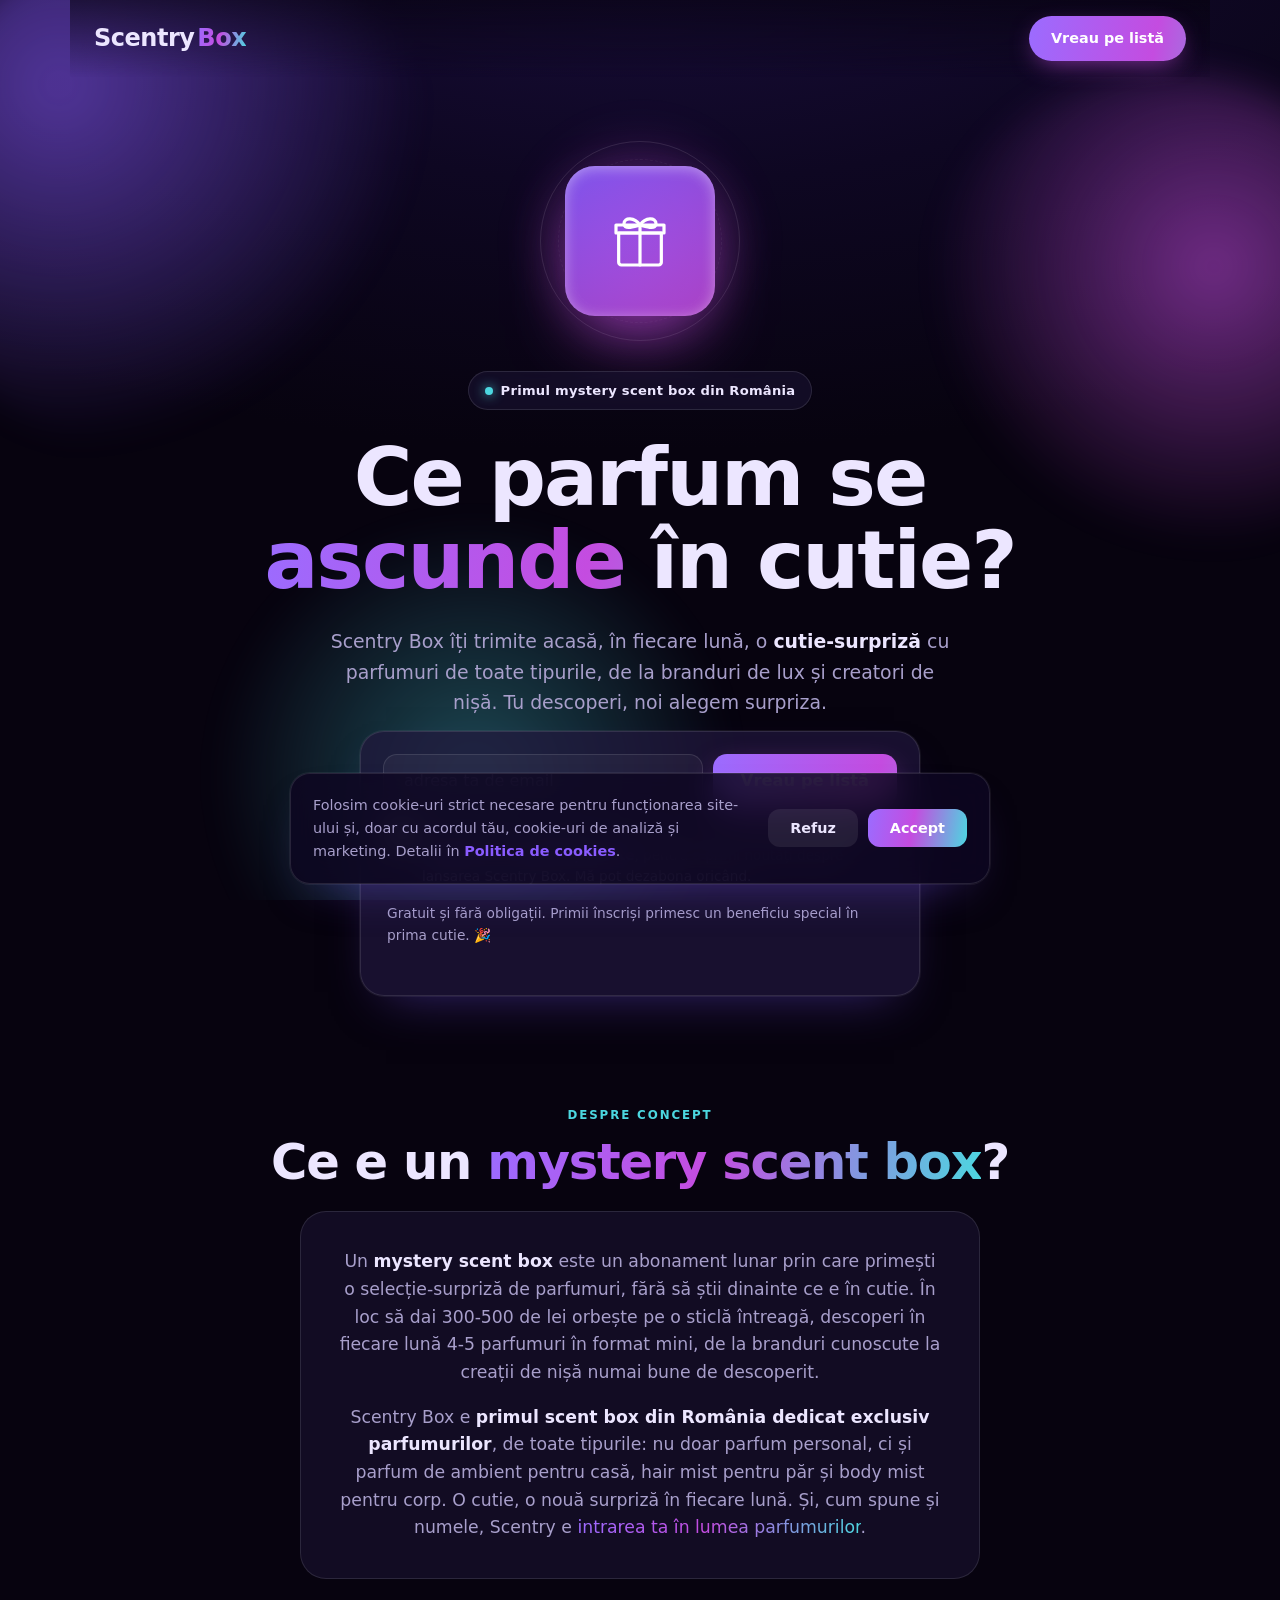
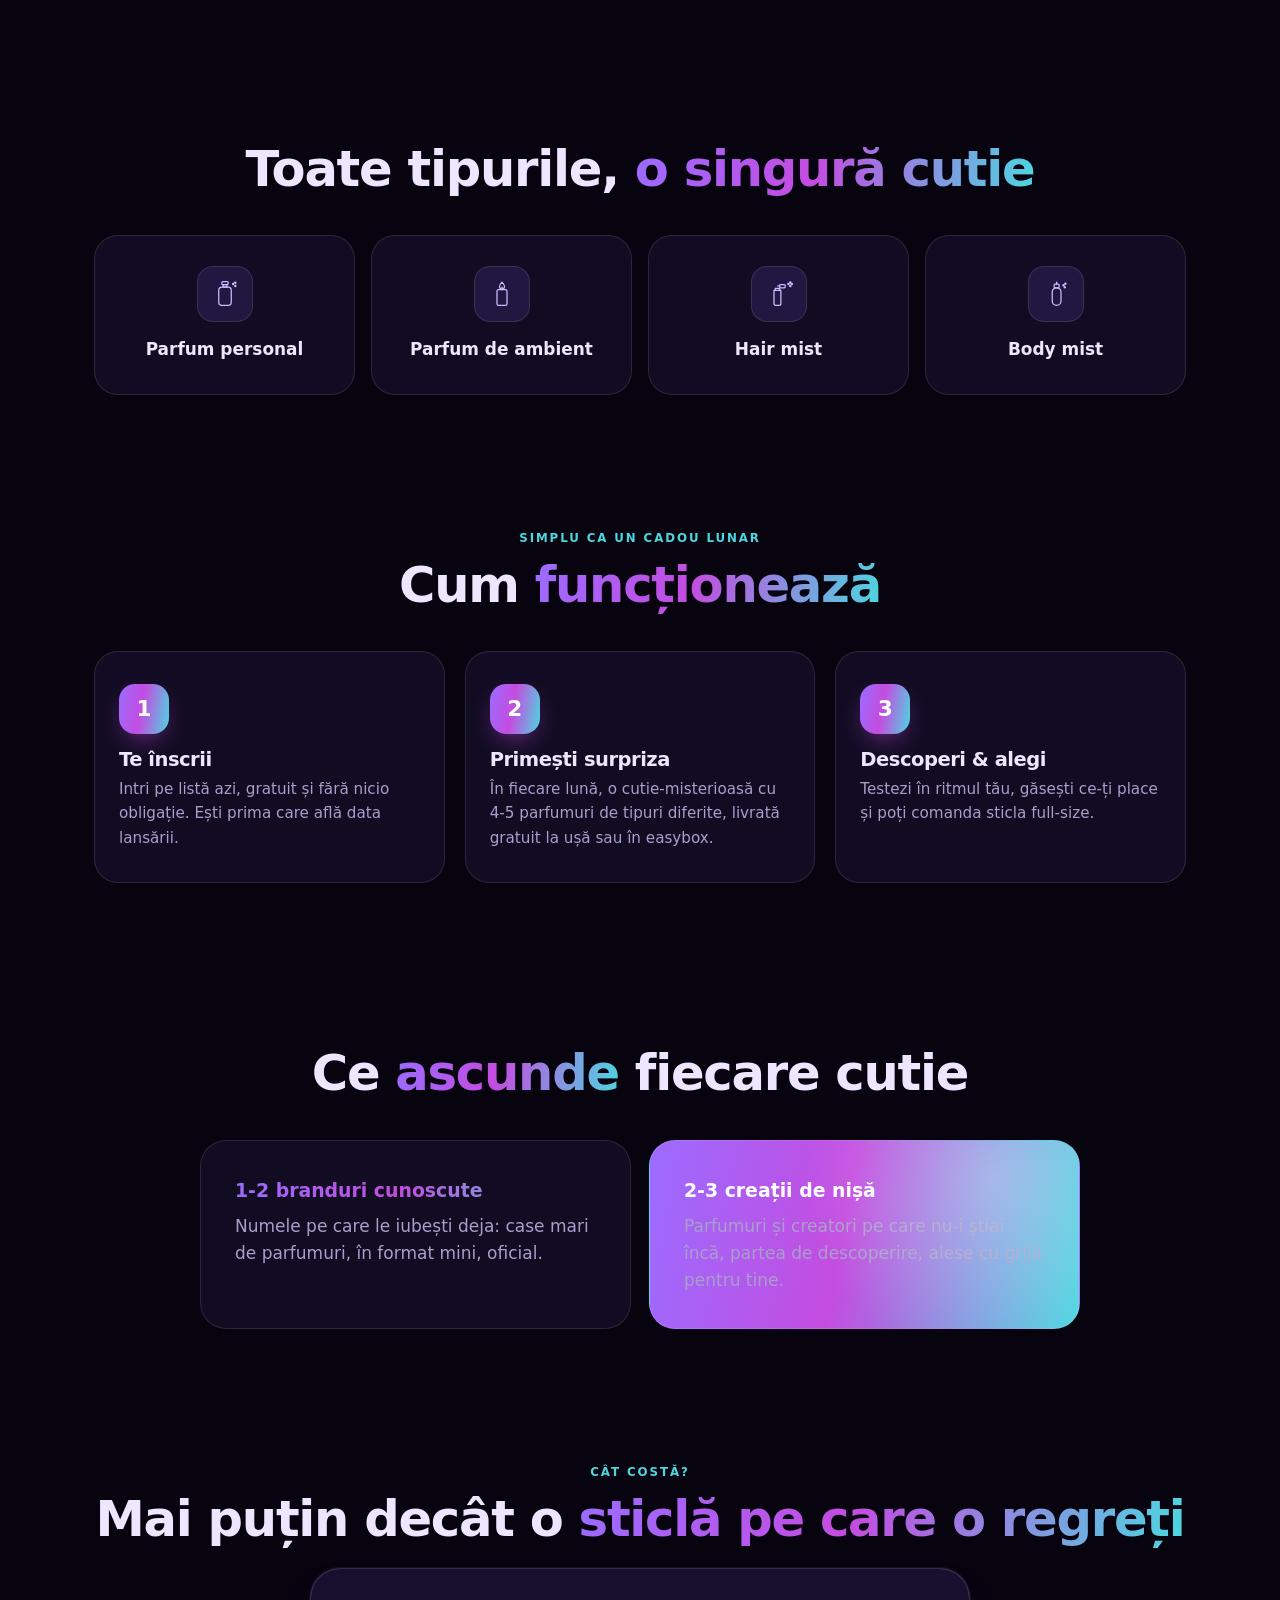
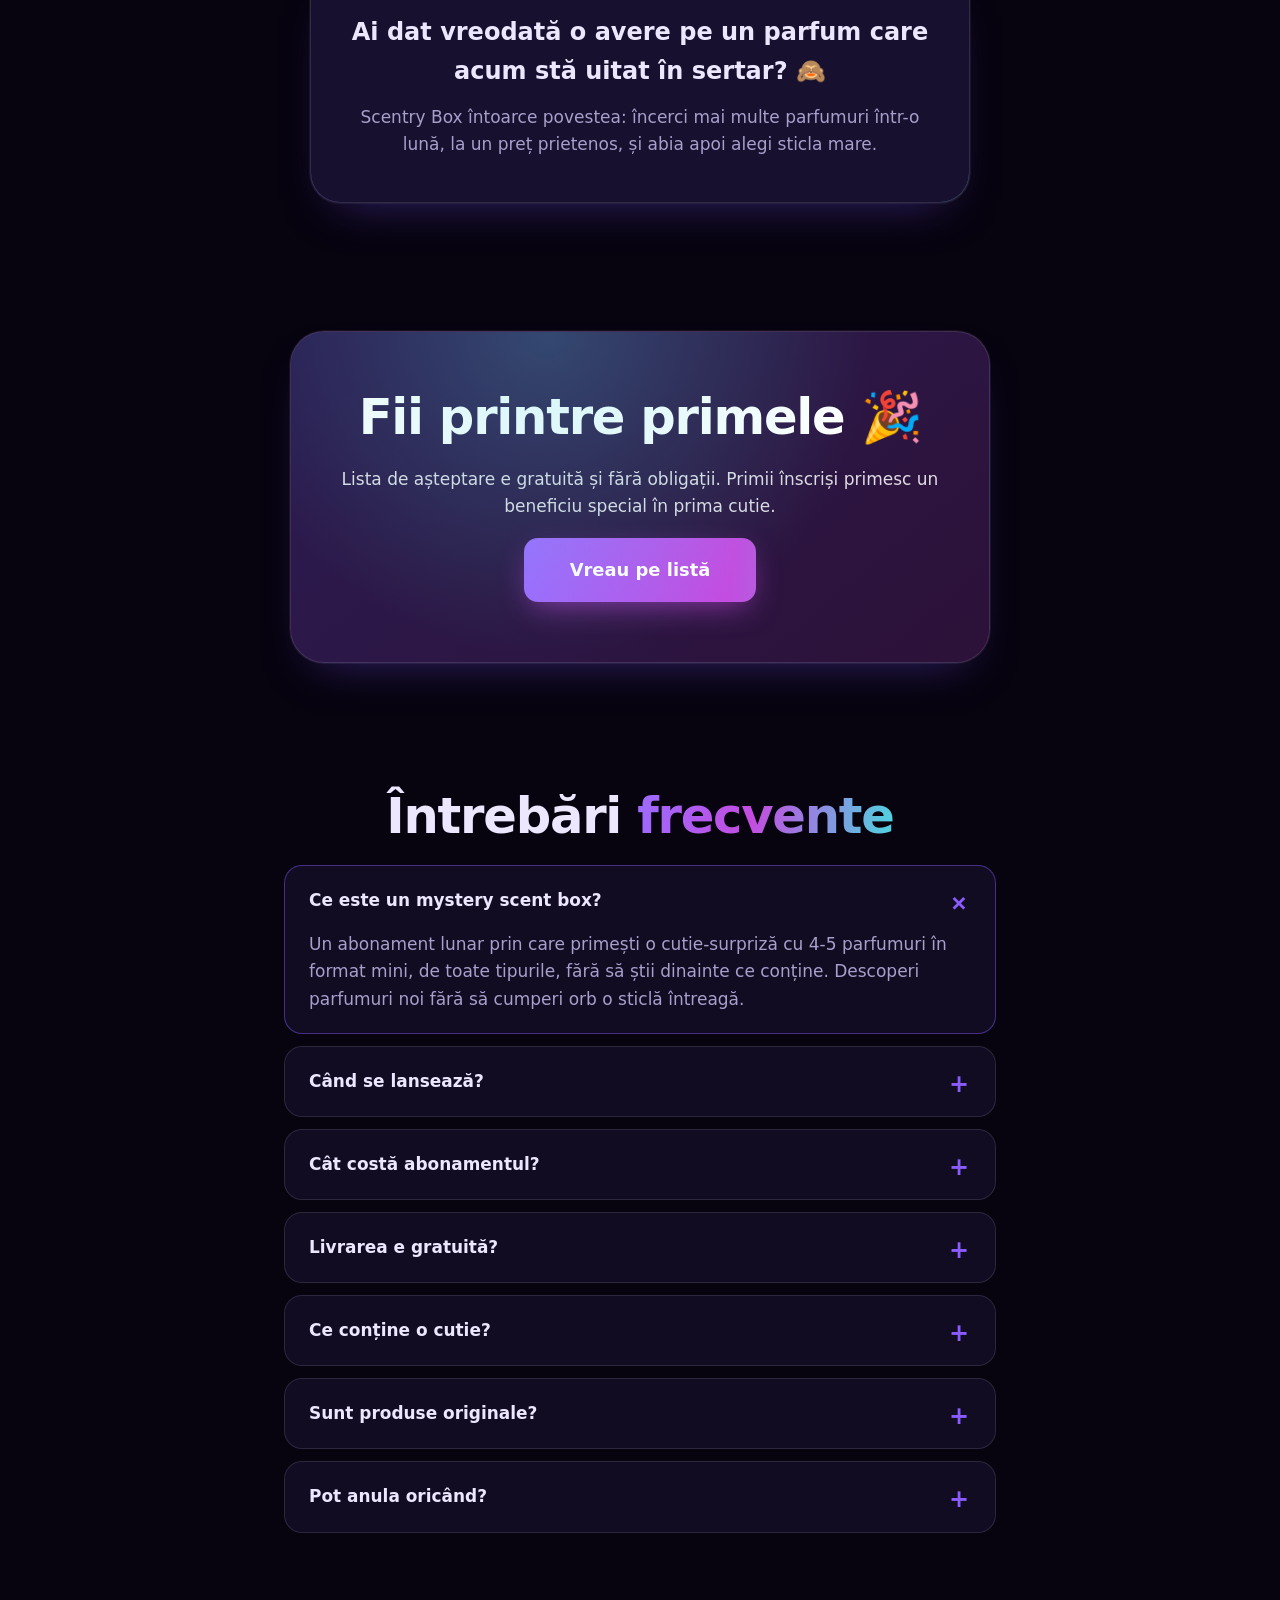
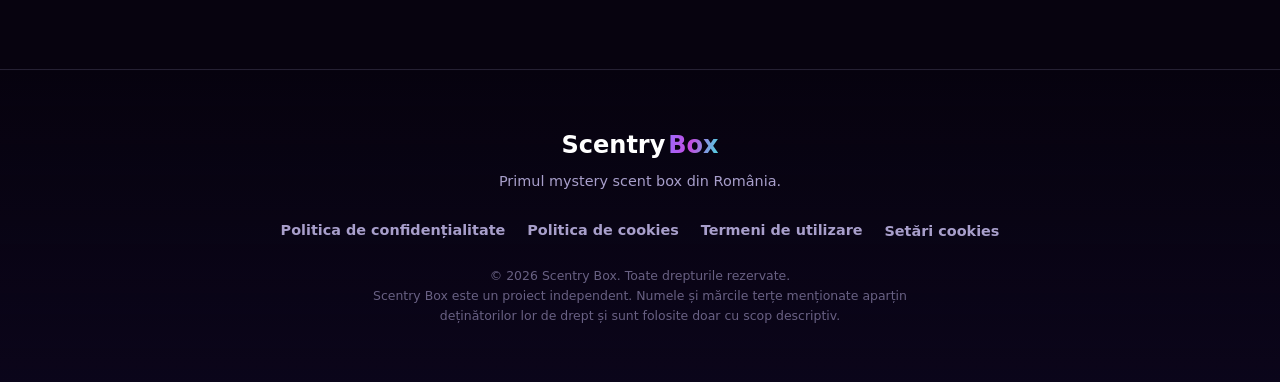
==== commit 539e3f30: "Landing nou „Aurora 2026": design dark futurist, animat, optimizat - variantă nouă index.html (dark " ====
--- a/index.html
+++ b/index.html
@@ -5,7 +5,7 @@
   <meta name="viewport" content="width=device-width, initial-scale=1.0" />
   <title>Mystery Scent Box 🎁 Abonament lunar de parfumuri | Scentry Box</title>
   <meta name="description" content="Primul mystery scent box din România. În fiecare lună primești o cutie-surpriză cu 4-5 parfumuri de toate tipurile: parfum personal, parfum de ambient, hair mist și body mist, de la branduri de lux și creatori de nișă. Descoperă-ți următorul parfum preferat. Intră pe lista de așteptare." />
-  <meta name="theme-color" content="#F3EDFF" />
+  <meta name="theme-color" content="#07030F" />
   <link rel="canonical" href="https://scentrybox.ro/" />
 
   <meta property="og:type" content="website" />
@@ -16,7 +16,7 @@
   <meta property="og:image" content="https://scentrybox.ro/og-image.jpg" />
 
   <link rel="icon" href="data:image/svg+xml,<svg xmlns='http://www.w3.org/2000/svg' viewBox='0 0 32 32'><text y='26' font-size='26'>🎁</text></svg>" />
-  <link rel="stylesheet" href="assets/playful.css?v=2" />
+  <link rel="stylesheet" href="assets/aurora.css?v=3" />
 
   <script type="application/ld+json">
   {"@context":"https://schema.org","@type":"WebSite","name":"Scentry Box","url":"https://scentrybox.ro/","description":"Primul mystery scent box din România: abonament lunar cu parfumuri de toate tipurile."}
@@ -25,14 +25,22 @@
   {"@context":"https://schema.org","@type":"FAQPage","mainEntity":[
     {"@type":"Question","name":"Ce este un mystery scent box?","acceptedAnswer":{"@type":"Answer","text":"Un mystery scent box este un abonament lunar prin care primești o selecție-surpriză de parfumuri în format mini, fără să știi dinainte ce conține cutia. Descoperi 4-5 parfumuri de toate tipurile, fără să cumperi orb o sticlă întreagă."}},
     {"@type":"Question","name":"Ce conține o cutie Scentry Box?","acceptedAnswer":{"@type":"Answer","text":"Între 4 și 5 parfumuri de tipuri diferite: parfum personal, parfum de ambient, hair mist și body mist, dintre care 1-2 branduri cunoscute și 2-3 creații de nișă."}},
-    {"@type":"Question","name":"Cât costă abonamentul de parfumuri?","acceptedAnswer":{"@type":"Answer","text":"Mai puțin decât o sticlă întreagă pe care ai cumpăra-o orbește. Cifra exactă o afli prima, dacă ești pe listă."}},
+    {"@type":"Question","name":"Cât costă abonamentul de parfumuri?","acceptedAnswer":{"@type":"Answer","text":"Mai puțin decât o sticlă întreagă pe care ai cumpăra-o orbește."}},
     {"@type":"Question","name":"Livrarea e gratuită?","acceptedAnswer":{"@type":"Answer","text":"Da, livrarea e inclusă: gratuit la ușă sau în easybox."}},
-    {"@type":"Question","name":"Sunt produse originale?","acceptedAnswer":{"@type":"Answer","text":"Da, 100% originale. 4-5 parfumuri în format mini sau maxi, în ambalajul lor original."}}
+    {"@type":"Question","name":"Sunt produse originale?","acceptedAnswer":{"@type":"Answer","text":"Da, 100% originale. 4-5 parfumuri, în ambalajul lor original."}}
   ]}
   </script>
 </head>
 <body>
 
+  <!-- fundal animat -->
+  <div class="bg-layer" aria-hidden="true">
+    <span class="blob b1"></span>
+    <span class="blob b2"></span>
+    <span class="blob b3"></span>
+  </div>
+  <div class="particles" aria-hidden="true"></div>
+
   <header class="site-header">
     <a class="brand" href="#top"><span class="brand-mark">Scentry</span><span class="brand-box">Box</span></a>
     <a class="header-cta" href="#waitlist">Vreau pe listă</a>
@@ -41,14 +49,23 @@
   <main id="top">
     <!-- HERO -->
     <section class="hero">
-      <div class="mystery-emoji">🎁✨</div>
-      <span class="badge">Primul mystery scent box din România</span>
-      <h1 class="hero-title">Ce parfum se<br /><span class="pop">ascunde</span> în cutie?</h1>
-      <p class="hero-sub">
+      <div class="orb-wrap reveal" aria-hidden="true">
+        <span class="orb-ring"></span>
+        <span class="orb-ring r2"></span>
+        <span class="orb">
+          <svg viewBox="0 0 48 48" style="fill:none;stroke:#fff;stroke-width:2.4;stroke-linecap:round;stroke-linejoin:round">
+            <path d="M8 18h32v22a2 2 0 0 1-2 2H10a2 2 0 0 1-2-2z"/><path d="M6 12h36v6H6z"/><path d="M24 12v30"/>
+            <path d="M24 12c-4-6-12-6-12-1s8 2 12 1zM24 12c4-6 12-6 12-1s-8 2-12 1z"/>
+          </svg>
+        </span>
+      </div>
+      <span class="badge reveal"><span class="dot"></span> Primul mystery scent box din România</span>
+      <h1 class="hero-title reveal">Ce parfum se<br /><span class="grad-text">ascunde</span> în cutie?</h1>
+      <p class="hero-sub reveal">
         Scentry Box îți trimite acasă, în fiecare lună, o <strong>cutie-surpriză</strong> cu parfumuri de toate
         tipurile, de la branduri de lux și creatori de nișă. Tu descoperi, noi alegem surpriza.
       </p>
-      <form id="waitlist" class="waitlist-form" novalidate>
+      <form id="waitlist" class="waitlist-form reveal" novalidate>
         <div class="field-row">
           <label class="visually-hidden" for="email">Adresa de email</label>
           <input type="email" id="email" name="EMAIL" inputmode="email" autocomplete="email" placeholder="adresa ta de email" required />
@@ -58,16 +75,16 @@
           <input type="checkbox" id="consent" name="consent" required />
           <span>Sunt de acord ca adresa mea de email să fie prelucrată conform <a href="privacy.html" target="_blank" rel="noopener">Politicii de confidențialitate</a>, pentru a primi noutăți despre lansarea Scentry Box. Mă pot dezabona oricând.</span>
         </label>
-        <p class="form-note">Gratuit și fără obligații. Primii înscriși primesc un beneficiu special în prima cutie. 🎉</p>
+        <p class="form-note">Gratuit și fără obligații. Primii înscriși primesc un beneficiu special în prima cutie.&nbsp;🎉</p>
         <p class="form-message" id="formMessage" role="status" aria-live="polite"></p>
       </form>
     </section>
 
     <!-- SEO: CE ESTE -->
     <section class="section">
-      <span class="kicker">Despre concept</span>
-      <h2>Ce e un <span class="pop">mystery scent box</span>?</h2>
-      <div class="prose">
+      <span class="kicker reveal">Despre concept</span>
+      <h2 class="reveal">Ce e un <span class="pop">mystery scent box</span>?</h2>
+      <div class="prose reveal">
         <p>
           Un <strong>mystery scent box</strong> este un abonament lunar prin care primești o selecție-surpriză de
           parfumuri, fără să știi dinainte ce e în cutie. În loc să dai 300-500 de lei orbește pe o sticlă
@@ -78,38 +95,38 @@
           Scentry Box e <strong>primul scent box din România dedicat exclusiv parfumurilor</strong>, de toate
           tipurile: nu doar parfum personal, ci și parfum de ambient pentru casă, hair mist pentru păr și body
           mist pentru corp. O cutie, o nouă surpriză în fiecare lună. Și, cum spune și numele, Scentry e
-          <span class="pop">intrarea ta în lumea parfumurilor</span>.
+          <span class="grad-inline">intrarea ta în lumea parfumurilor</span>.
         </p>
       </div>
     </section>
 
     <!-- TIPURI -->
     <section class="section">
-      <span class="kicker">Orice tip de parfum</span>
-      <h2>Toate tipurile, <span class="pop">o singură cutie</span></h2>
+      <span class="kicker reveal">Orice tip de parfum</span>
+      <h2 class="reveal">Toate tipurile, <span class="pop">o singură cutie</span></h2>
       <div class="types-grid">
-        <article class="type-card">
-          <svg viewBox="0 0 48 48" style="width:46px;height:46px;display:block;margin:0 auto 12px;stroke:#6C4CE0;fill:none;stroke-width:2;stroke-linecap:round;stroke-linejoin:round" aria-hidden="true">
+        <article class="type-card reveal">
+          <span class="ico"><svg viewBox="0 0 48 48" aria-hidden="true">
             <rect x="19" y="4" width="10" height="5" rx="1.5"/><path d="M21 9h6v4h-6z"/><rect x="14" y="13" width="20" height="29" rx="5"/><circle cx="37" cy="8" r="1"/><circle cx="40.5" cy="6" r="1"/><circle cx="40.5" cy="11" r="1"/>
-          </svg>
+          </svg></span>
           <p class="cat">Parfum personal</p>
         </article>
-        <article class="type-card">
-          <svg viewBox="0 0 48 48" style="width:46px;height:46px;display:block;margin:0 auto 12px;stroke:#6C4CE0;fill:none;stroke-width:2;stroke-linecap:round;stroke-linejoin:round" aria-hidden="true">
+        <article class="type-card reveal">
+          <span class="ico"><svg viewBox="0 0 48 48" aria-hidden="true">
             <path d="M24 5c-2.5 2.5-4 4.8-4 7a4 4 0 0 0 8 0c0-2.2-1.5-4.5-4-7z"/><line x1="24" y1="13" x2="24" y2="17"/><rect x="16" y="17" width="16" height="25" rx="2.5"/>
-          </svg>
+          </svg></span>
           <p class="cat">Parfum de ambient</p>
         </article>
-        <article class="type-card">
-          <svg viewBox="0 0 48 48" style="width:46px;height:46px;display:block;margin:0 auto 12px;stroke:#6C4CE0;fill:none;stroke-width:2;stroke-linecap:round;stroke-linejoin:round" aria-hidden="true">
+        <article class="type-card reveal">
+          <span class="ico"><svg viewBox="0 0 48 48" aria-hidden="true">
             <path d="M16 18h11v21a3 3 0 0 1-3 3h-5a3 3 0 0 1-3-3z"/><path d="M18 18v-3h7v3"/><rect x="25" y="9" width="9" height="5" rx="1.5"/><path d="M25 11h-3"/><circle cx="39" cy="8" r="1"/><circle cx="42" cy="5.5" r="1"/><circle cx="42" cy="11" r="1"/><circle cx="44.5" cy="8" r="1"/>
-          </svg>
+          </svg></span>
           <p class="cat">Hair mist</p>
         </article>
-        <article class="type-card">
-          <svg viewBox="0 0 48 48" style="width:46px;height:46px;display:block;margin:0 auto 12px;stroke:#6C4CE0;fill:none;stroke-width:2;stroke-linecap:round;stroke-linejoin:round" aria-hidden="true">
+        <article class="type-card reveal">
+          <span class="ico"><svg viewBox="0 0 48 48" aria-hidden="true">
             <rect x="18" y="14" width="14" height="28" rx="7"/><rect x="21" y="8" width="8" height="6" rx="1.5"/><path d="M25 8V5"/><circle cx="36" cy="10" r="1"/><circle cx="39" cy="7.5" r="1"/><circle cx="38" cy="13" r="1"/>
-          </svg>
+          </svg></span>
           <p class="cat">Body mist</p>
         </article>
       </div>
@@ -117,30 +134,30 @@
 
     <!-- CUM FUNCȚIONEAZĂ -->
     <section class="section">
-      <span class="kicker">Simplu ca un cadou lunar</span>
-      <h2>Cum <span class="pop">funcționează</span></h2>
+      <span class="kicker reveal">Simplu ca un cadou lunar</span>
+      <h2 class="reveal">Cum <span class="pop">funcționează</span></h2>
       <ol class="steps">
-        <li><span class="step-num">1</span><h3>Te înscrii</h3><p>Intri pe listă azi, gratuit și fără nicio obligație. Ești prima care află data lansării.</p></li>
-        <li><span class="step-num">2</span><h3>Primești surpriza</h3><p>În fiecare lună, o cutie-misterioasă cu 4-5 parfumuri de tipuri diferite, livrată gratuit la ușă sau în easybox.</p></li>
-        <li><span class="step-num">3</span><h3>Descoperi &amp; alegi</h3><p>Testezi în ritmul tău, găsești ce-ți place și poți comanda sticla full-size.</p></li>
+        <li class="reveal"><span class="step-num">1</span><h3>Te înscrii</h3><p>Intri pe listă azi, gratuit și fără nicio obligație. Ești prima care află data lansării.</p></li>
+        <li class="reveal"><span class="step-num">2</span><h3>Primești surpriza</h3><p>În fiecare lună, o cutie-misterioasă cu 4-5 parfumuri de tipuri diferite, livrată gratuit la ușă sau în easybox.</p></li>
+        <li class="reveal"><span class="step-num">3</span><h3>Descoperi &amp; alegi</h3><p>Testezi în ritmul tău, găsești ce-ți place și poți comanda sticla full-size.</p></li>
       </ol>
     </section>
 
     <!-- CE CONȚINE -->
     <section class="section">
-      <span class="kicker">Bucuria descoperirii</span>
-      <h2>Ce <span class="pop">ascunde</span> fiecare cutie</h2>
+      <span class="kicker reveal">Bucuria descoperirii</span>
+      <h2 class="reveal">Ce <span class="pop">ascunde</span> fiecare cutie</h2>
       <div class="box-split">
-        <div class="box-half box-half-known"><p class="box-tag">1-2 branduri cunoscute</p><p>Numele pe care le iubești deja: case mari de parfumuri, în format mini, oficial.</p></div>
-        <div class="box-half box-half-accent"><p class="box-tag">2-3 creații de nișă</p><p>Parfumuri și creatori pe care nu-i știai încă, partea de descoperire, alese cu grijă pentru tine.</p></div>
+        <div class="box-half box-half-known reveal"><p class="box-tag">1-2 branduri cunoscute</p><p>Numele pe care le iubești deja: case mari de parfumuri, în format mini, oficial.</p></div>
+        <div class="box-half box-half-accent reveal"><p class="box-tag">2-3 creații de nișă</p><p>Parfumuri și creatori pe care nu-i știai încă, partea de descoperire, alese cu grijă pentru tine.</p></div>
       </div>
     </section>
 
     <!-- PREȚ (HINT) -->
     <section class="section">
-      <span class="kicker">Cât costă?</span>
-      <h2>Mai puțin decât o <span class="pop">sticlă pe care o regreți</span></h2>
-      <div class="price-block">
+      <span class="kicker reveal">Cât costă?</span>
+      <h2 class="reveal">Mai puțin decât o <span class="pop">sticlă pe care o regreți</span></h2>
+      <div class="price-block reveal">
         <p class="big">Ai dat vreodată o avere pe un parfum care acum stă uitat în sertar? 🙈</p>
         <p>Scentry Box întoarce povestea: încerci mai multe parfumuri într-o lună, la un preț prietenos, și abia apoi alegi sticla mare.</p>
       </div>
@@ -148,7 +165,7 @@
 
     <!-- CTA FINAL -->
     <section class="section">
-      <div class="section-final">
+      <div class="section-final reveal">
         <h2>Fii printre primele 🎉</h2>
         <p>Lista de așteptare e gratuită și fără obligații. Primii înscriși primesc un beneficiu special în prima cutie.</p>
         <a href="#waitlist" class="btn-primary btn-large">Vreau pe listă</a>
@@ -157,14 +174,14 @@
 
     <!-- FAQ -->
     <section class="section section-faq">
-      <h2>Întrebări <span class="pop">frecvente</span></h2>
-      <details open><summary>Ce este un mystery scent box?</summary><p>Un abonament lunar prin care primești o cutie-surpriză cu 4-5 parfumuri în format mini, de toate tipurile, fără să știi dinainte ce conține. Descoperi parfumuri noi fără să cumperi orb o sticlă întreagă.</p></details>
-      <details><summary>Când se lansează?</summary><p>Suntem în faza de construcție. Înscrie-te pe listă și ești prima care află data exactă a lansării.</p></details>
-      <details><summary>Cât costă abonamentul?</summary><p>Mai puțin decât o sticlă întreagă pe care ai lua-o orbește. Iar cifra exactă o afli prima, dacă ești pe listă.</p></details>
-      <details><summary>Livrarea e gratuită?</summary><p>Da, livrarea e inclusă: gratuit la ușă sau în easybox.</p></details>
-      <details><summary>Ce conține o cutie?</summary><p>Între 4 și 5 parfumuri de tipuri diferite: parfum personal, parfum de ambient, hair mist și body mist, dintre care 1-2 branduri cunoscute și 2-3 creații de nișă.</p></details>
-      <details><summary>Sunt produse originale?</summary><p>Da, 100% originale. În fiecare cutie ai 4-5 parfumuri în format mini sau maxi, direct în ambalajul lor original.</p></details>
-      <details><summary>Pot anula oricând?</summary><p>Da. Abonamentul va fi flexibil și poate fi anulat oricând.</p></details>
+      <h2 class="reveal">Întrebări <span class="pop">frecvente</span></h2>
+      <details class="reveal" open><summary>Ce este un mystery scent box?</summary><p>Un abonament lunar prin care primești o cutie-surpriză cu 4-5 parfumuri în format mini, de toate tipurile, fără să știi dinainte ce conține. Descoperi parfumuri noi fără să cumperi orb o sticlă întreagă.</p></details>
+      <details class="reveal"><summary>Când se lansează?</summary><p>Suntem în faza de construcție. Înscrie-te pe listă și ești prima care află data exactă a lansării.</p></details>
+      <details class="reveal"><summary>Cât costă abonamentul?</summary><p>Mai puțin decât o sticlă întreagă pe care ai lua-o orbește.</p></details>
+      <details class="reveal"><summary>Livrarea e gratuită?</summary><p>Da, livrarea e inclusă: gratuit la ușă sau în easybox.</p></details>
+      <details class="reveal"><summary>Ce conține o cutie?</summary><p>Între 4 și 5 parfumuri de tipuri diferite: parfum personal, parfum de ambient, hair mist și body mist, dintre care 1-2 branduri cunoscute și 2-3 creații de nișă.</p></details>
+      <details class="reveal"><summary>Sunt produse originale?</summary><p>Da, 100% originale. În fiecare cutie ai 4-5 parfumuri, direct în ambalajul lor original.</p></details>
+      <details class="reveal"><summary>Pot anula oricând?</summary><p>Da. Abonamentul va fi flexibil și poate fi anulat oricând.</p></details>
     </section>
   </main>
 
@@ -181,5 +198,6 @@
 
   <script src="assets/consent.js" defer></script>
   <script src="assets/app.js" defer></script>
+  <script src="assets/aurora.js" defer></script>
 </body>
 </html>
--- a/assets/aurora.css
+++ b/assets/aurora.css
@@ -0,0 +1,257 @@
+/* ===========================================================
+   Scentry Box — VARIANTA „Aurora 2026"
+   Dark futurist: aurora mesh animat, glassmorphism, particule
+   de parfum, cutie levitantă, gradient text. Fonturi de sistem
+   (zero request extern → fără probleme GDPR/Google Fonts).
+   Respectă prefers-reduced-motion.
+   =========================================================== */
+
+:root {
+  --bg-0: #07030F;          /* fundal cel mai adânc */
+  --bg-1: #0E0722;          /* violet adânc */
+  --ink: #ECE6FF;           /* text principal */
+  --muted: #A89FCB;         /* text secundar */
+  --violet: #8A5CFF;
+  --violet-deep: #6C4CE0;
+  --magenta: #C44CE0;
+  --cyan: #4CD7E0;
+  --sun: #FFD166;
+  /* „sticlă" pe fundal solid-translucid (fără backdrop-filter = mult mai rapid) */
+  --glass: rgba(28, 20, 54, .55);
+  --glass-strong: rgba(32, 23, 60, .72);
+  --glass-line: rgba(255, 255, 255, .11);
+  --grad: linear-gradient(100deg, #9B6CFF 0%, #C44CE0 45%, #4CD7E0 100%);
+  --grad-soft: linear-gradient(135deg, rgba(138,92,255,.22), rgba(196,76,224,.18));
+  --round: -apple-system, "SF Pro Rounded", ui-rounded, "Segoe UI", system-ui, Roboto, "Helvetica Neue", Arial, sans-serif;
+  --glow: 0 0 0 1px rgba(255,255,255,.06), 0 22px 48px -26px rgba(108,76,224,.5);
+}
+
+* { box-sizing: border-box; }
+html { scroll-behavior: smooth; }
+body {
+  margin: 0;
+  background: var(--bg-0);
+  color: var(--ink);
+  font-family: var(--round);
+  font-size: 17px;
+  line-height: 1.6;
+  -webkit-font-smoothing: antialiased;
+  overflow-x: hidden;
+  position: relative;
+}
+
+h1, h2, h3 { font-weight: 800; line-height: 1.04; letter-spacing: -.025em; margin: 0; }
+h1 { font-size: clamp(2.6rem, 9vw, 5rem); }
+h2 { font-size: clamp(2rem, 5.5vw, 3.1rem); margin: 0 0 .45em; }
+h3 { font-size: 1.22rem; margin: 0 0 .35em; }
+p { margin: 0 0 1em; }
+a { color: var(--violet); font-weight: 600; text-decoration: none; }
+a:hover { color: var(--magenta); }
+.visually-hidden { position: absolute !important; width: 1px; height: 1px; padding: 0; margin: -1px; overflow: hidden; clip: rect(0 0 0 0); white-space: nowrap; border: 0; }
+
+/* gradient text helper */
+.grad-text {
+  background: var(--grad);
+  -webkit-background-clip: text;
+  background-clip: text;
+  color: transparent;
+  background-size: 200% auto;
+  animation: grad-shift 7s linear infinite;
+}
+@keyframes grad-shift { to { background-position: 200% center; } }
+
+/* ===== FUNDAL ANIMAT (aurora + grain) ===== */
+.bg-layer { position: fixed; inset: 0; z-index: -2; overflow: hidden; pointer-events: none; background:
+  radial-gradient(120% 80% at 50% -10%, #1A0E3D 0%, var(--bg-1) 38%, var(--bg-0) 75%); }
+/* gradientul radial e deja moale → blur mic e suficient (rasterizare ieftină) */
+.blob { position: absolute; border-radius: 50%; filter: blur(18px); opacity: .55; will-change: transform; transform: translateZ(0); }
+.blob.b1 { width: 42vw; height: 42vw; left: -8vw; top: -6vw; background: radial-gradient(circle at 30% 30%, #8A5CFF, transparent 68%); animation: drift1 22s ease-in-out infinite; }
+.blob.b2 { width: 38vw; height: 38vw; right: -10vw; top: 8vh; background: radial-gradient(circle at 60% 40%, #C44CE0, transparent 68%); animation: drift2 26s ease-in-out infinite; }
+.blob.b3 { width: 44vw; height: 44vw; left: 15vw; top: 55vh; background: radial-gradient(circle at 50% 50%, #4CD7E0, transparent 66%); opacity: .34; animation: drift3 30s ease-in-out infinite; }
+@keyframes drift1 { 0%,100% { transform: translate(0,0) scale(1); } 50% { transform: translate(8vw, 6vh) scale(1.15); } }
+@keyframes drift2 { 0%,100% { transform: translate(0,0) scale(1.05); } 50% { transform: translate(-7vw, 10vh) scale(.92); } }
+@keyframes drift3 { 0%,100% { transform: translate(0,0) scale(1); } 50% { transform: translate(-6vw,-8vh) scale(1.2); } }
+
+.grain { position: fixed; inset: 0; z-index: -1; pointer-events: none; opacity: .04;
+  background-image: url("data:image/svg+xml,%3Csvg xmlns='http://www.w3.org/2000/svg' width='160' height='160'%3E%3Cfilter id='n'%3E%3CfeTurbulence type='fractalNoise' baseFrequency='.85' numOctaves='2'/%3E%3C/filter%3E%3Crect width='100%25' height='100%25' filter='url(%23n)'/%3E%3C/svg%3E"); }
+
+/* particule de parfum care plutesc (umplute din JS) */
+.particles { position: fixed; inset: 0; z-index: -1; pointer-events: none; overflow: hidden; }
+.particle { position: absolute; bottom: -10px; width: 6px; height: 6px; border-radius: 50%;
+  background: radial-gradient(circle, #C9B4FF, rgba(201,180,255,0)); animation: rise linear infinite; }
+@keyframes rise { 0% { transform: translateY(0) scale(.6); opacity: 0; } 12% { opacity: .8; } 100% { transform: translateY(-105vh) scale(1.1); opacity: 0; } }
+
+/* ===== HEADER ===== */
+.site-header { position: sticky; top: 0; z-index: 100; display: flex; align-items: center; justify-content: space-between;
+  max-width: 1140px; margin: 0 auto; padding: 16px 24px; }
+.site-header::before { content: ""; position: absolute; inset: 0; backdrop-filter: blur(14px); -webkit-backdrop-filter: blur(14px);
+  background: linear-gradient(180deg, rgba(7,3,15,.6), rgba(7,3,15,0)); z-index: -1; }
+.brand { font-weight: 800; font-size: 1.5rem; letter-spacing: -.02em; }
+.brand-mark { color: var(--ink); } .brand-box { color: transparent; background: var(--grad); -webkit-background-clip: text; background-clip: text; margin-left: .12em; }
+.header-cta { font-size: .9rem; font-weight: 700; color: #fff; background: var(--grad); background-size: 180% auto;
+  border-radius: 999px; padding: 11px 22px; transition: transform .2s, box-shadow .3s; box-shadow: 0 8px 26px -8px rgba(196,76,224,.7); }
+.header-cta:hover { color: #fff; transform: translateY(-2px); background-position: right center; }
+
+/* ===== HERO ===== */
+.hero { max-width: 920px; margin: 0 auto; padding: 56px 24px 40px; text-align: center; position: relative; }
+.badge { display: inline-flex; align-items: center; gap: 8px; font-weight: 700; font-size: .82rem; letter-spacing: .02em;
+  padding: 8px 16px; border-radius: 999px; color: var(--ink); background: var(--glass); border: 1px solid var(--glass-line);
+  backdrop-filter: blur(8px); margin-bottom: 26px; }
+.badge .dot { width: 8px; height: 8px; border-radius: 50%; background: var(--cyan); box-shadow: 0 0 12px var(--cyan); animation: pulse 2s ease-in-out infinite; }
+@keyframes pulse { 0%,100% { opacity: 1; transform: scale(1); } 50% { opacity: .4; transform: scale(.7); } }
+.hero-title { margin: 0 0 24px; }
+.hero-sub { font-size: 1.18rem; color: var(--muted); max-width: 620px; margin: 0 auto 14px; }
+.hero-sub strong { color: var(--ink); }
+
+/* cutia levitantă */
+.orb-wrap { position: relative; width: 200px; height: 200px; margin: 8px auto 30px; }
+.orb { position: absolute; inset: 0; margin: auto; width: 150px; height: 150px; border-radius: 30px;
+  background: linear-gradient(150deg, rgba(138,92,255,.9), rgba(196,76,224,.85));
+  box-shadow: 0 30px 70px -18px rgba(196,76,224,.7), inset 0 2px 14px rgba(255,255,255,.4);
+  display: grid; place-items: center; animation: bob 5s ease-in-out infinite; }
+.orb::after { content: ""; position: absolute; inset: -40px; border-radius: 50%; z-index: -1;
+  background: radial-gradient(circle, rgba(196,76,224,.5), transparent 70%); filter: blur(20px); }
+.orb svg { width: 64px; height: 64px; }
+.orb-ring { position: absolute; inset: 0; border-radius: 50%; border: 1px solid var(--glass-line); animation: spin 18s linear infinite; }
+.orb-ring.r2 { inset: 18px; border-style: dashed; opacity: .5; animation-duration: 26s; animation-direction: reverse; }
+@keyframes bob { 0%,100% { transform: translateY(0) rotate(-3deg); } 50% { transform: translateY(-14px) rotate(3deg); } }
+@keyframes spin { to { transform: rotate(360deg); } }
+/* puncte care țâșnesc din cutie (pulverizare = identitatea logo) */
+.spritz { position: absolute; left: 50%; top: 30%; width: 5px; height: 5px; border-radius: 50%; background: #E7DBFF;
+  opacity: 0; animation: spritz 3.4s ease-out infinite; }
+@keyframes spritz { 0% { transform: translate(0,0) scale(.4); opacity: 0; } 15% { opacity: .9; } 100% { transform: translate(var(--dx), var(--dy)) scale(1.1); opacity: 0; } }
+
+/* ===== FORM ===== */
+.waitlist-form { max-width: 560px; margin: 0 auto; text-align: left; padding: 22px; border-radius: 24px;
+  background: var(--glass-strong); border: 1px solid var(--glass-line);
+  box-shadow: var(--glow); }
+.field-row { display: flex; gap: 10px; }
+.field-row input[type=email] { flex: 1; padding: 16px 20px; font-size: 1rem; font-family: var(--round); color: var(--ink);
+  border: 1px solid var(--glass-line); border-radius: 14px; background: rgba(255,255,255,.04); transition: border-color .2s, box-shadow .2s; }
+.field-row input[type=email]::placeholder { color: rgba(168,159,203,.7); }
+.field-row input[type=email]:focus { outline: none; border-color: var(--violet); box-shadow: 0 0 0 4px rgba(138,92,255,.18); }
+.btn-primary { position: relative; color: #fff; border: 0; border-radius: 14px; padding: 16px 28px; font-size: 1.02rem;
+  font-family: var(--round); font-weight: 800; cursor: pointer; white-space: nowrap; background: var(--grad); background-size: 200% auto;
+  transition: transform .15s, box-shadow .3s, background-position .4s; box-shadow: 0 10px 30px -8px rgba(196,76,224,.65); }
+.btn-primary:hover { background-position: right center; transform: translateY(-2px); box-shadow: 0 16px 40px -10px rgba(196,76,224,.8); }
+.btn-primary:active { transform: translateY(0); }
+.btn-primary:disabled { opacity: .6; cursor: default; }
+.btn-large { display: inline-block; padding: 18px 46px; font-size: 1.12rem; }
+.consent { display: flex; gap: 10px; align-items: flex-start; margin: 16px 4px 0; font-size: .85rem; color: var(--muted); }
+.consent a { color: var(--violet); }
+.consent input { margin-top: 3px; width: 18px; height: 18px; accent-color: var(--magenta); flex-shrink: 0; }
+.form-note { font-size: .86rem; color: var(--muted); margin: 14px 4px 0; }
+.form-message { font-size: .95rem; margin: 12px 4px 0; min-height: 1em; font-weight: 700; }
+.form-message.success { color: #4FE0A6; } .form-message.error { color: #FF7A93; }
+
+/* ===== SECTIONS ===== */
+.section { max-width: 1140px; margin: 0 auto; padding: 64px 24px; text-align: center; }
+.section h2 .pop, .grad-inline { background: var(--grad); -webkit-background-clip: text; background-clip: text; color: transparent; }
+.kicker { display: inline-block; font-weight: 800; text-transform: uppercase; letter-spacing: .16em; font-size: .74rem;
+  color: var(--cyan); margin-bottom: 12px; }
+.prose { max-width: 680px; margin: 0 auto; padding: 36px; border-radius: 26px; background: var(--glass);
+  border: 1px solid var(--glass-line); }
+.prose p { color: var(--muted); font-size: 1.08rem; } .prose p:last-child { margin-bottom: 0; }
+.prose strong { color: var(--ink); }
+
+/* carduri tipuri */
+.types-grid { display: grid; grid-template-columns: repeat(4, 1fr); gap: 16px; margin-top: 40px; }
+.type-card { position: relative; padding: 30px 18px; border-radius: 24px; background: var(--glass);
+  border: 1px solid var(--glass-line); overflow: hidden; transition: transform .3s, border-color .3s; }
+.type-card::before { content: ""; position: absolute; inset: 0; background: var(--grad-soft); opacity: 0; transition: opacity .3s; }
+.type-card:hover { transform: translateY(-6px); border-color: rgba(196,76,224,.5); }
+.type-card:hover::before { opacity: 1; }
+.type-card .ico { position: relative; width: 56px; height: 56px; margin: 0 auto 14px; display: grid; place-items: center;
+  border-radius: 16px; background: rgba(138,92,255,.14); border: 1px solid var(--glass-line); }
+.type-card .ico svg { width: 30px; height: 30px; stroke: #CDBCFF; fill: none; stroke-width: 2; stroke-linecap: round; stroke-linejoin: round; }
+.type-card .cat { position: relative; font-weight: 800; font-size: 1.06rem; margin: 0; }
+
+/* pași */
+.steps { list-style: none; display: grid; grid-template-columns: repeat(3, 1fr); gap: 20px; padding: 0; margin: 40px 0 0; }
+.steps li { position: relative; padding: 32px 24px; border-radius: 24px; background: var(--glass); border: 1px solid var(--glass-line);
+  text-align: left; }
+.step-num { display: inline-flex; align-items: center; justify-content: center; width: 50px; height: 50px; border-radius: 16px;
+  background: var(--grad); color: #fff; font-weight: 800; font-size: 1.35rem; margin-bottom: 16px; box-shadow: 0 10px 26px -8px rgba(196,76,224,.6); }
+.steps h3 { color: var(--ink); }
+.steps p { color: var(--muted); font-size: .95rem; margin: 0; }
+
+/* ce conține */
+.box-split { display: grid; grid-template-columns: 1fr 1fr; gap: 18px; max-width: 880px; margin: 40px auto 0; }
+.box-half { border-radius: 26px; padding: 34px; text-align: left; border: 1px solid var(--glass-line); }
+.box-half-known { background: var(--glass); }
+.box-half-accent { background: var(--grad); position: relative; overflow: hidden; }
+.box-half-accent::after { content: ""; position: absolute; inset: 0; background: radial-gradient(circle at 80% 20%, rgba(255,255,255,.3), transparent 50%); }
+.box-half-accent p { color: rgba(255,255,255,.92); position: relative; }
+.box-tag { font-weight: 800; font-size: 1.18rem; margin-bottom: 8px; }
+.box-half-known .box-tag { color: transparent; background: var(--grad); -webkit-background-clip: text; background-clip: text; }
+.box-half-accent .box-tag { color: #fff; position: relative; }
+.box-half p { color: var(--muted); } .box-half p:last-child { margin-bottom: 0; }
+
+/* preț */
+.price-block { max-width: 660px; margin: 0 auto; padding: 44px 36px; border-radius: 30px; position: relative; overflow: hidden;
+  background: var(--glass-strong); border: 1px solid var(--glass-line); box-shadow: var(--glow); }
+.price-block::before { content: ""; position: absolute; inset: -1px; border-radius: 30px; padding: 1px; background: var(--grad);
+  -webkit-mask: linear-gradient(#000 0 0) content-box, linear-gradient(#000 0 0); -webkit-mask-composite: xor; mask-composite: exclude; opacity: .55; }
+.price-block .big { font-weight: 800; font-size: 1.5rem; color: var(--ink); margin-bottom: 14px; }
+.price-block p { color: var(--muted); } .price-block p:last-child { margin-bottom: 0; }
+
+/* CTA final */
+.section-final { max-width: 700px; margin: 0 auto; padding: 60px 36px; border-radius: 34px; position: relative; overflow: hidden;
+  background: linear-gradient(140deg, rgba(138,92,255,.28), rgba(196,76,224,.2)); border: 1px solid var(--glass-line); box-shadow: var(--glow); }
+.section-final::after { content: ""; position: absolute; width: 60vw; height: 60vw; left: -10vw; top: -30vw; border-radius: 50%;
+  background: radial-gradient(circle, rgba(76,215,224,.25), transparent 60%); pointer-events: none; }
+.section-final h2 { color: #fff; position: relative; }
+.section-final p { color: rgba(255,255,255,.85); position: relative; }
+.section-final .btn-primary { position: relative; }
+
+/* FAQ */
+.section-faq { max-width: 760px; text-align: left; }
+.section-faq h2 { text-align: center; }
+.section-faq details { border-radius: 18px; padding: 4px 24px; margin-bottom: 12px; background: var(--glass);
+  border: 1px solid var(--glass-line); transition: border-color .25s; }
+.section-faq details[open] { border-color: rgba(138,92,255,.45); }
+.section-faq summary { cursor: pointer; font-weight: 800; font-size: 1.06rem; padding: 17px 28px 17px 0; list-style: none; position: relative; color: var(--ink); }
+.section-faq summary::-webkit-details-marker { display: none; }
+.section-faq summary::after { content: "+"; position: absolute; right: 2px; top: 14px; font-size: 1.5rem; color: var(--violet); transition: transform .25s; }
+.section-faq details[open] summary::after { content: "+"; transform: rotate(45deg); }
+.section-faq details p { color: var(--muted); margin: 0 0 16px; }
+
+/* ===== FOOTER ===== */
+.site-footer { margin-top: 60px; padding: 56px 24px; text-align: center; border-top: 1px solid var(--glass-line);
+  background: linear-gradient(180deg, transparent, rgba(14,7,34,.6)); }
+.footer-brand { font-weight: 800; font-size: 1.5rem; margin-bottom: 4px; }
+.footer-brand .brand-mark { color: #fff; } .footer-brand .brand-box { background: var(--grad); -webkit-background-clip: text; background-clip: text; color: transparent; }
+.footer-brand p { font-weight: 500; font-size: .9rem; color: var(--muted); margin: 6px 0 26px; }
+.footer-links { display: flex; flex-wrap: wrap; gap: 8px 22px; justify-content: center; margin-bottom: 24px; }
+.footer-links a, .link-button { color: var(--muted); font-size: .9rem; background: none; border: 0; cursor: pointer; font-family: var(--round); font-weight: 600; padding: 0; }
+.footer-links a:hover, .link-button:hover { color: var(--violet); }
+.footer-legal { font-size: .78rem; color: rgba(168,159,203,.6); max-width: 580px; margin: 0 auto; line-height: 1.6; }
+
+/* ===== COOKIE BANNER ===== */
+.cookie-banner { position: fixed; left: 16px; right: 16px; bottom: 16px; z-index: 1000; max-width: 700px; margin: 0 auto;
+  background: rgba(14,7,34,.85); border: 1px solid var(--glass-line); border-radius: 20px; backdrop-filter: blur(16px);
+  box-shadow: var(--glow); padding: 20px 22px; display: flex; flex-wrap: wrap; gap: 14px; align-items: center; justify-content: space-between; }
+.cookie-banner p { margin: 0; font-size: .9rem; color: var(--muted); flex: 1 1 260px; }
+.cookie-actions { display: flex; gap: 10px; }
+.cookie-actions button { border-radius: 12px; padding: 11px 22px; font-size: .9rem; font-weight: 800; cursor: pointer; border: 0; font-family: var(--round); }
+.btn-reject { background: rgba(255,255,255,.08); color: var(--ink); border: 1px solid var(--glass-line); }
+.btn-accept { background: var(--grad); color: #fff; } .btn-accept:hover { filter: brightness(1.08); }
+
+/* ===== SCROLL REVEAL ===== */
+.reveal { opacity: 0; transform: translateY(28px); transition: opacity .7s cubic-bezier(.2,.7,.2,1), transform .7s cubic-bezier(.2,.7,.2,1); }
+.reveal.in { opacity: 1; transform: none; }
+
+/* ===== RESPONSIVE ===== */
+@media (max-width: 760px) {
+  .types-grid { grid-template-columns: 1fr 1fr; }
+  .steps { grid-template-columns: 1fr; }
+  .box-split { grid-template-columns: 1fr; }
+  .field-row { flex-direction: column; } .btn-primary { width: 100%; }
+}
+
+/* ===== REDUCED MOTION ===== */
+@media (prefers-reduced-motion: reduce) {
+  .blob, .orb, .orb-ring, .spritz, .particle, .grad-text, .badge .dot { animation: none !important; }
+  .reveal { opacity: 1; transform: none; transition: none; }
+  html { scroll-behavior: auto; }
+}
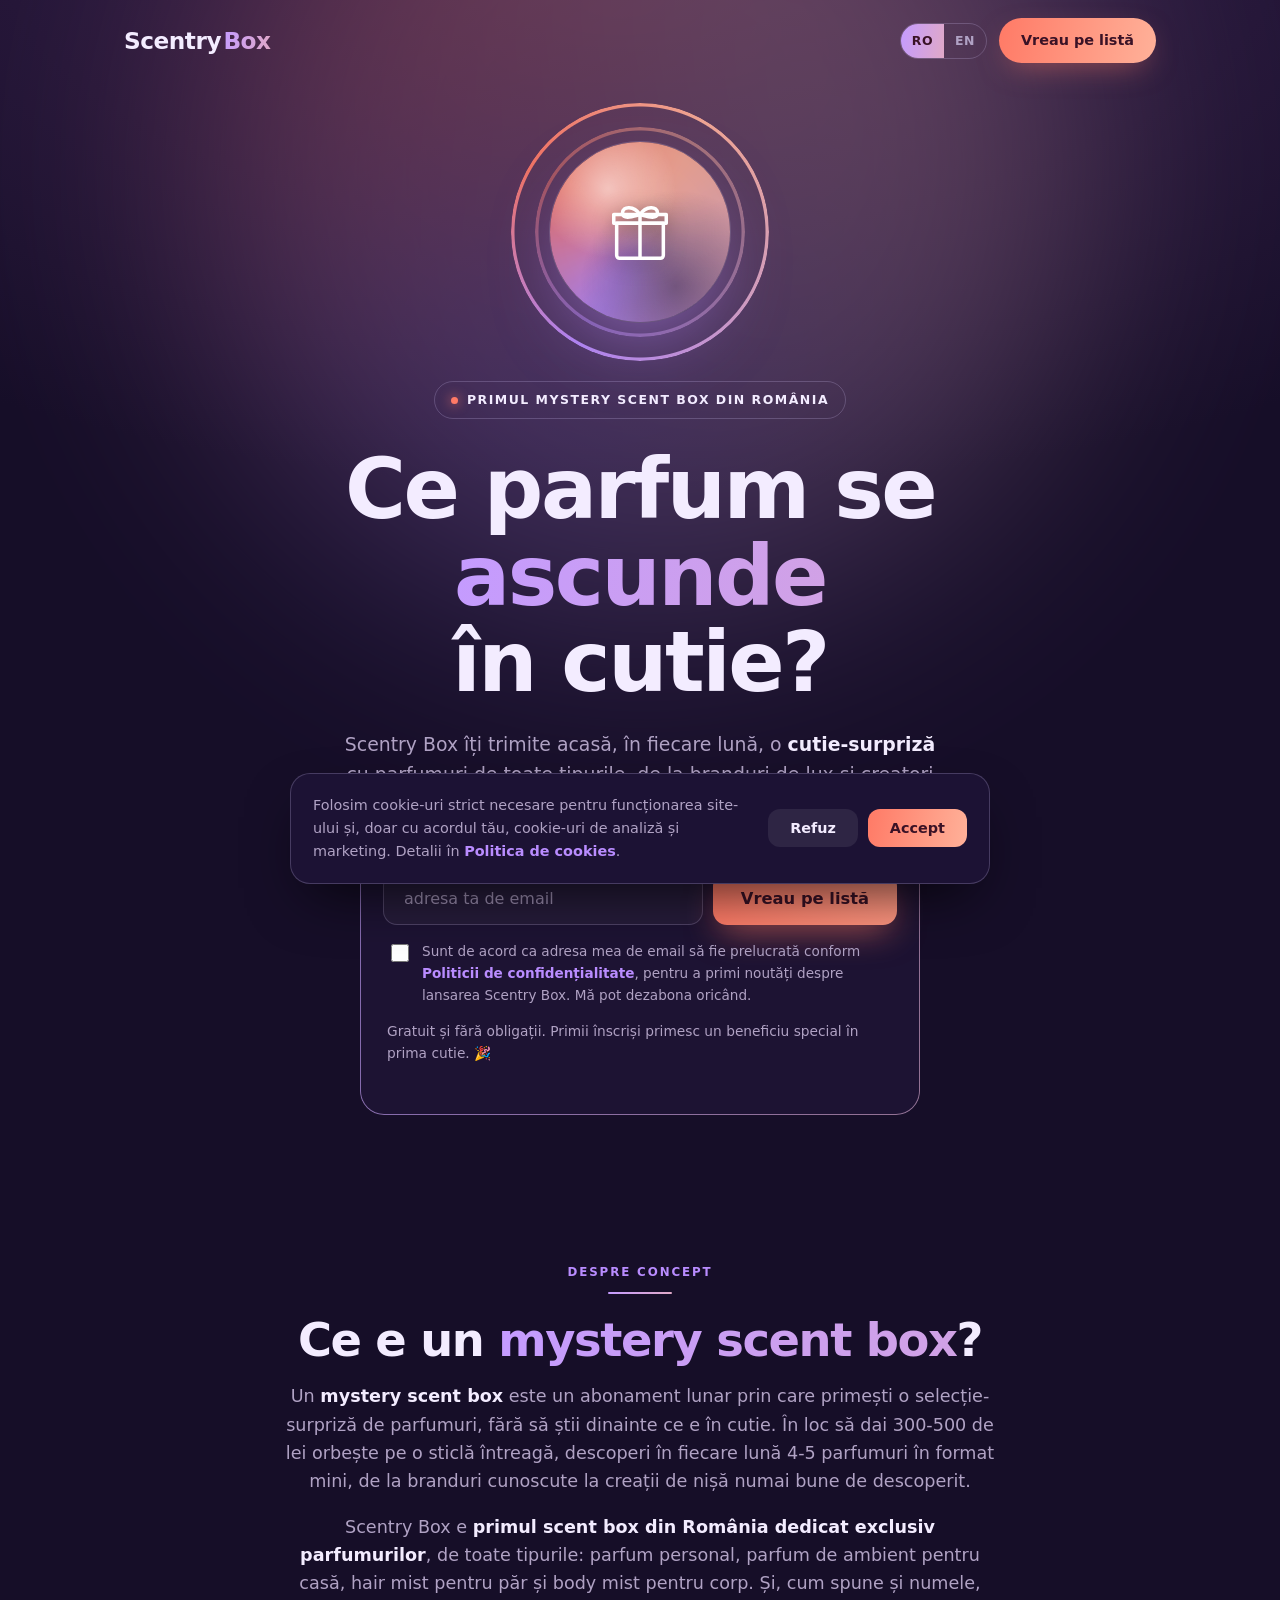
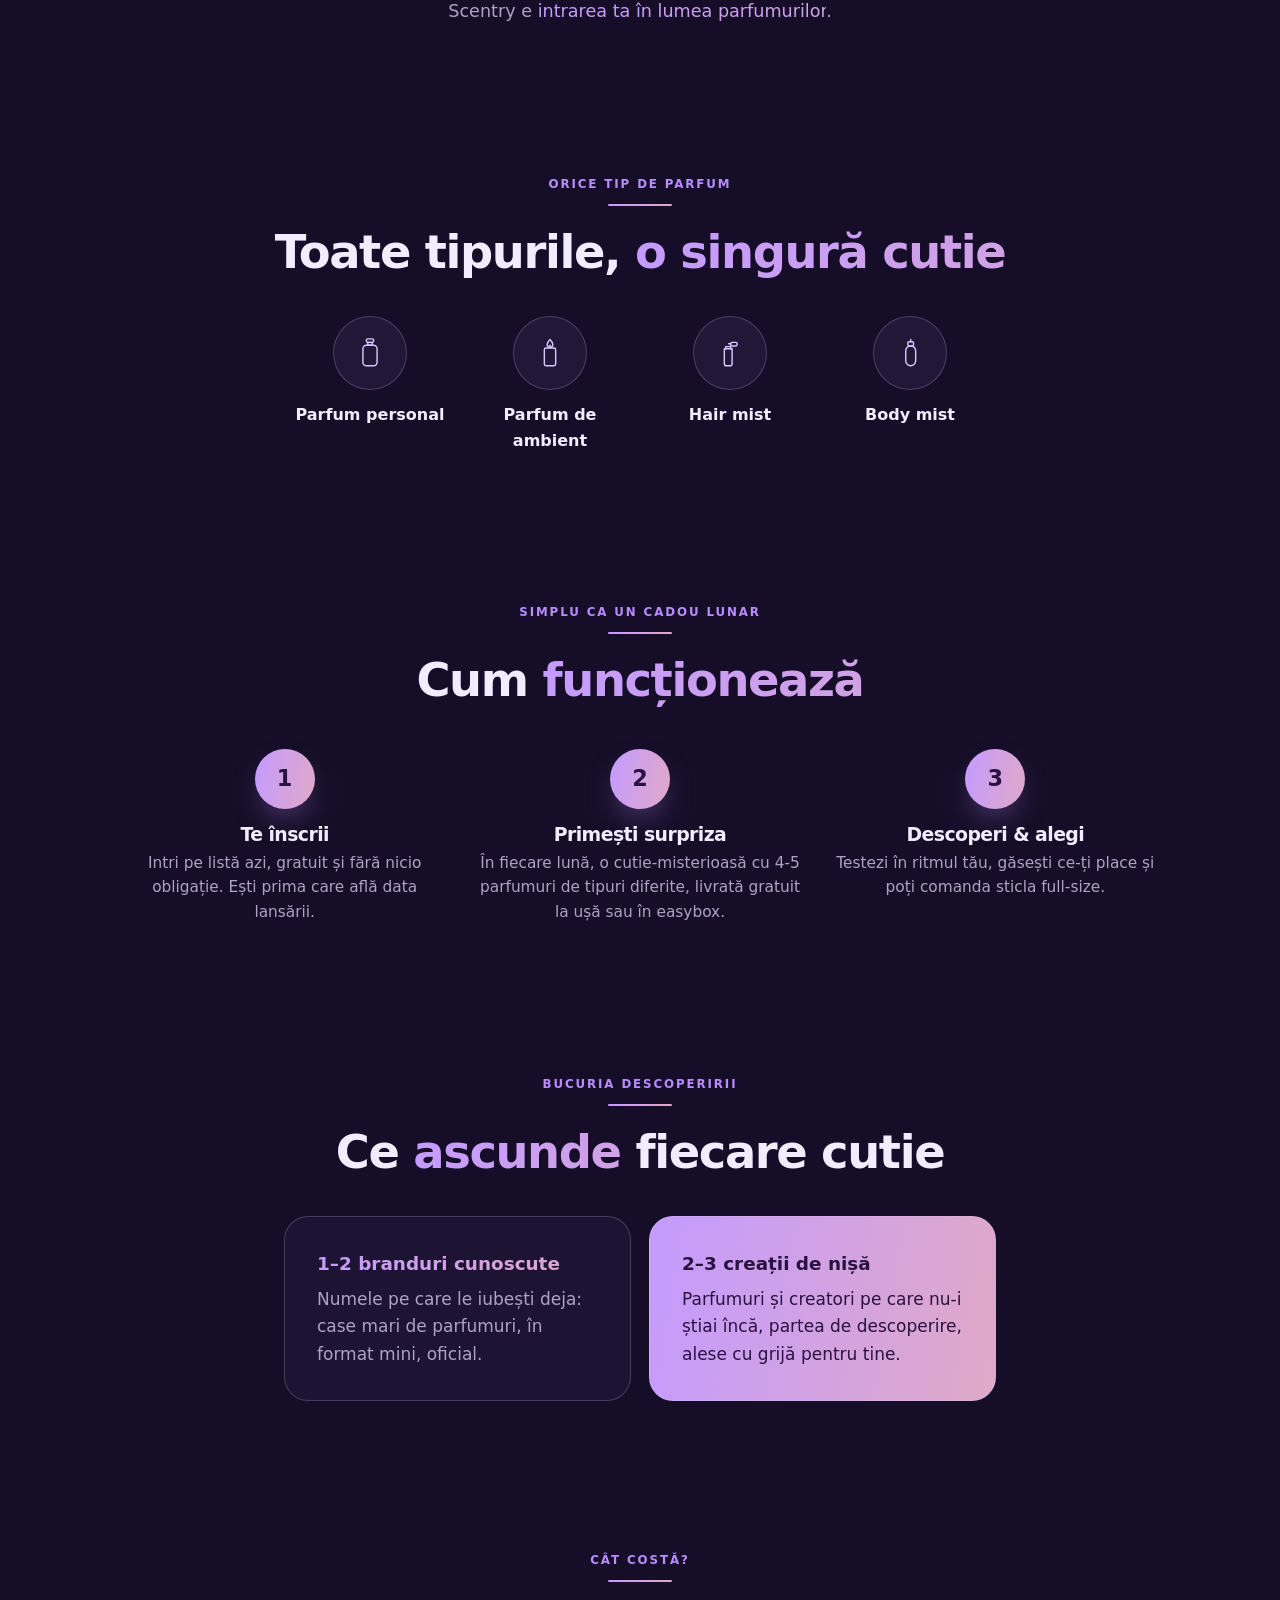
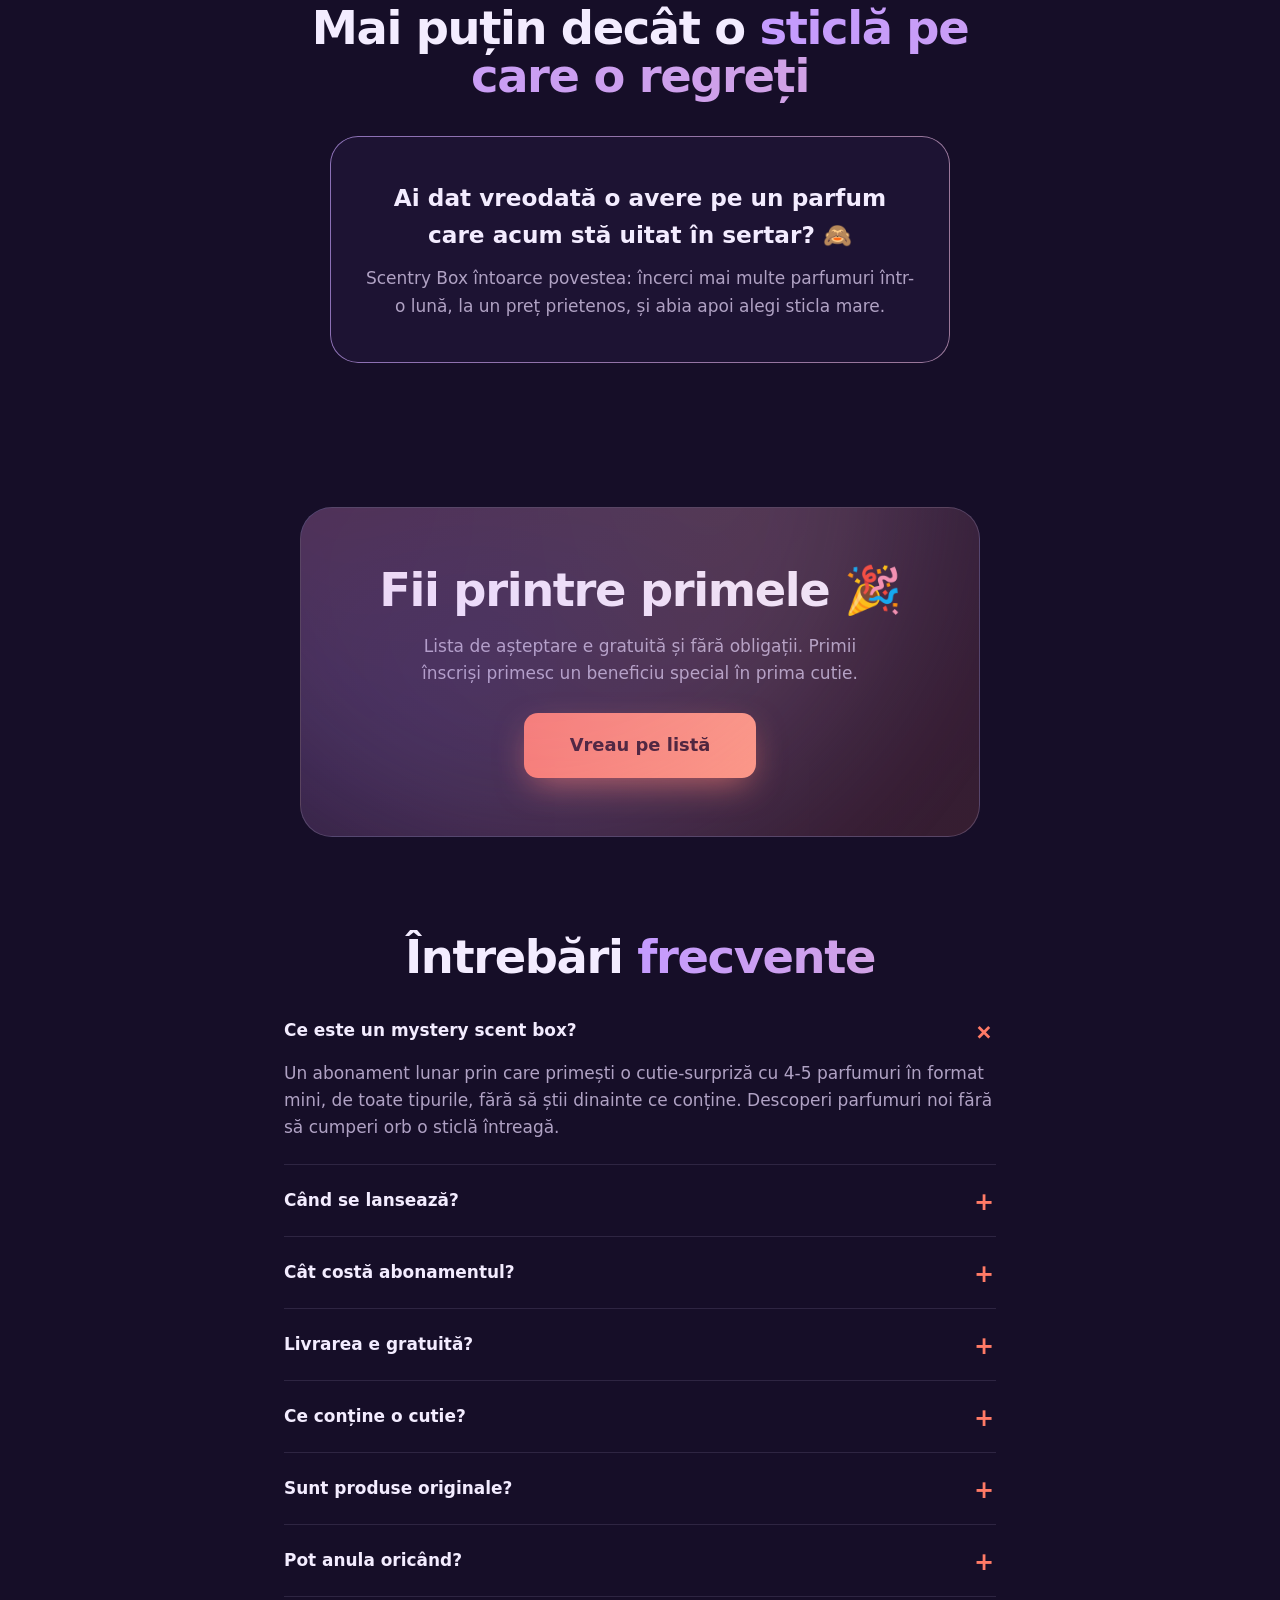
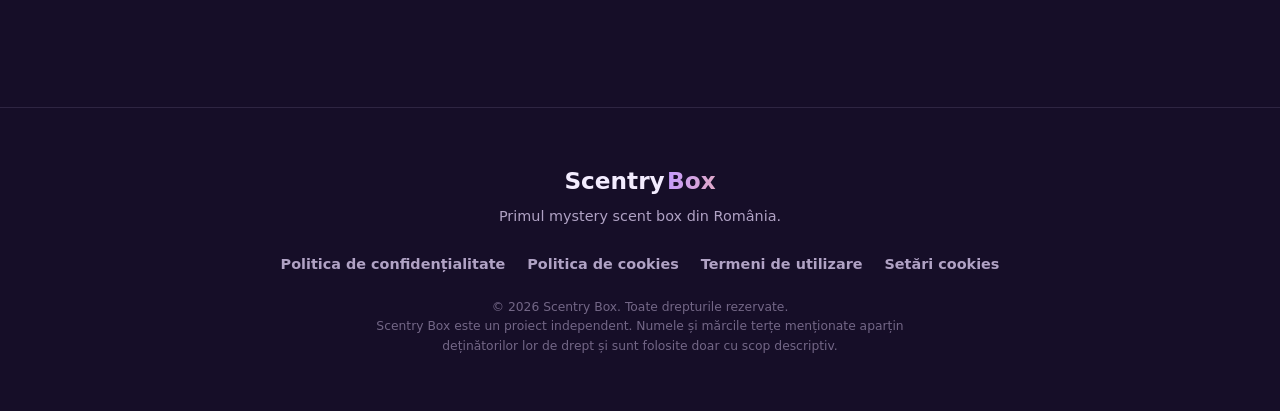
==== commit 40674683: "Versiune finală: site bilingv (RO/EN) Nova + curățenie - păstrăm o singură variantă de design (Nova," ====
--- a/index.html
+++ b/index.html
@@ -5,8 +5,11 @@
   <meta name="viewport" content="width=device-width, initial-scale=1.0" />
   <title>Mystery Scent Box 🎁 Abonament lunar de parfumuri | Scentry Box</title>
   <meta name="description" content="Primul mystery scent box din România. În fiecare lună primești o cutie-surpriză cu 4-5 parfumuri de toate tipurile: parfum personal, parfum de ambient, hair mist și body mist, de la branduri de lux și creatori de nișă. Descoperă-ți următorul parfum preferat. Intră pe lista de așteptare." />
-  <meta name="theme-color" content="#07030F" />
+  <meta name="theme-color" content="#160E28" />
   <link rel="canonical" href="https://scentrybox.ro/" />
+  <link rel="alternate" hreflang="ro" href="https://scentrybox.ro/" />
+  <link rel="alternate" hreflang="en" href="https://scentrybox.ro/en.html" />
+  <link rel="alternate" hreflang="x-default" href="https://scentrybox.ro/" />
 
   <meta property="og:type" content="website" />
   <meta property="og:title" content="Mystery Scent Box 🎁 primul din România | Scentry Box" />
@@ -16,7 +19,7 @@
   <meta property="og:image" content="https://scentrybox.ro/og-image.jpg" />
 
   <link rel="icon" href="data:image/svg+xml,<svg xmlns='http://www.w3.org/2000/svg' viewBox='0 0 32 32'><text y='26' font-size='26'>🎁</text></svg>" />
-  <link rel="stylesheet" href="assets/aurora.css?v=3" />
+  <link rel="stylesheet" href="assets/nova.css?v=5" />
 
   <script type="application/ld+json">
   {"@context":"https://schema.org","@type":"WebSite","name":"Scentry Box","url":"https://scentrybox.ro/","description":"Primul mystery scent box din România: abonament lunar cu parfumuri de toate tipurile."}
@@ -34,33 +37,39 @@
 <body>
 
   <!-- fundal animat -->
-  <div class="bg-layer" aria-hidden="true">
-    <span class="blob b1"></span>
-    <span class="blob b2"></span>
-    <span class="blob b3"></span>
-  </div>
-  <div class="particles" aria-hidden="true"></div>
+  <div class="bg-layer" aria-hidden="true"><span class="bg-holo"></span></div>
+  <div class="bubbles" aria-hidden="true"></div>
 
   <header class="site-header">
     <a class="brand" href="#top"><span class="brand-mark">Scentry</span><span class="brand-box">Box</span></a>
-    <a class="header-cta" href="#waitlist">Vreau pe listă</a>
+    <div class="header-right">
+      <nav class="lang-switch" aria-label="Limbă">
+        <a href="index.html" class="active" aria-current="true">RO</a>
+        <a href="en.html">EN</a>
+      </nav>
+      <a class="header-cta" href="#waitlist">Vreau pe listă</a>
+    </div>
   </header>
 
   <main id="top">
     <!-- HERO -->
     <section class="hero">
-      <div class="orb-wrap reveal" aria-hidden="true">
-        <span class="orb-ring"></span>
-        <span class="orb-ring r2"></span>
-        <span class="orb">
-          <svg viewBox="0 0 48 48" style="fill:none;stroke:#fff;stroke-width:2.4;stroke-linecap:round;stroke-linejoin:round">
+      <div class="crystal reveal" aria-hidden="true">
+        <span class="halo"></span>
+        <span class="halo h2"></span>
+        <span class="sphere">
+          <svg class="gift" viewBox="0 0 48 48" style="fill:none;stroke:#fff;stroke-width:2.4;stroke-linecap:round;stroke-linejoin:round">
             <path d="M8 18h32v22a2 2 0 0 1-2 2H10a2 2 0 0 1-2-2z"/><path d="M6 12h36v6H6z"/><path d="M24 12v30"/>
             <path d="M24 12c-4-6-12-6-12-1s8 2 12 1zM24 12c4-6 12-6 12-1s-8 2-12 1z"/>
           </svg>
         </span>
       </div>
-      <span class="badge reveal"><span class="dot"></span> Primul mystery scent box din România</span>
-      <h1 class="hero-title reveal">Ce parfum se<br /><span class="grad-text">ascunde</span> în cutie?</h1>
+      <span class="eyebrow reveal"><span class="dot"></span> Primul mystery scent box din România</span>
+      <h1 class="hero-title">
+        <span class="word">Ce</span> <span class="word">parfum</span> <span class="word">se</span>
+        <span class="word grad-text">ascunde</span><br />
+        <span class="word">în</span> <span class="word">cutie?</span>
+      </h1>
       <p class="hero-sub reveal">
         Scentry Box îți trimite acasă, în fiecare lună, o <strong>cutie-surpriză</strong> cu parfumuri de toate
         tipurile, de la branduri de lux și creatori de nișă. Tu descoperi, noi alegem surpriza.
@@ -80,62 +89,54 @@
       </form>
     </section>
 
-    <!-- SEO: CE ESTE -->
+    <!-- CE ESTE -->
     <section class="section">
       <span class="kicker reveal">Despre concept</span>
-      <h2 class="reveal">Ce e un <span class="pop">mystery scent box</span>?</h2>
-      <div class="prose reveal">
-        <p>
-          Un <strong>mystery scent box</strong> este un abonament lunar prin care primești o selecție-surpriză de
-          parfumuri, fără să știi dinainte ce e în cutie. În loc să dai 300-500 de lei orbește pe o sticlă
-          întreagă, descoperi în fiecare lună 4-5 parfumuri în format mini, de la branduri cunoscute la creații de
-          nișă numai bune de descoperit.
-        </p>
-        <p>
-          Scentry Box e <strong>primul scent box din România dedicat exclusiv parfumurilor</strong>, de toate
-          tipurile: nu doar parfum personal, ci și parfum de ambient pentru casă, hair mist pentru păr și body
-          mist pentru corp. O cutie, o nouă surpriză în fiecare lună. Și, cum spune și numele, Scentry e
-          <span class="grad-inline">intrarea ta în lumea parfumurilor</span>.
-        </p>
-      </div>
+      <div class="divider reveal"></div>
+      <h2 class="reveal">Ce e un <span class="grad-text">mystery scent box</span>?</h2>
+      <p class="lead reveal">
+        Un <strong>mystery scent box</strong> este un abonament lunar prin care primești o selecție-surpriză de
+        parfumuri, fără să știi dinainte ce e în cutie. În loc să dai 300-500 de lei orbește pe o sticlă întreagă,
+        descoperi în fiecare lună 4-5 parfumuri în format mini, de la branduri cunoscute la creații de nișă numai
+        bune de descoperit.
+      </p>
+      <p class="lead reveal">
+        Scentry Box e <strong>primul scent box din România dedicat exclusiv parfumurilor</strong>, de toate tipurile:
+        parfum personal, parfum de ambient pentru casă, hair mist pentru păr și body mist pentru corp. Și, cum spune
+        și numele, Scentry e <span class="grad-text">intrarea ta în lumea parfumurilor</span>.
+      </p>
     </section>
 
     <!-- TIPURI -->
-    <section class="section">
+    <section class="section wide">
       <span class="kicker reveal">Orice tip de parfum</span>
-      <h2 class="reveal">Toate tipurile, <span class="pop">o singură cutie</span></h2>
-      <div class="types-grid">
-        <article class="type-card reveal">
-          <span class="ico"><svg viewBox="0 0 48 48" aria-hidden="true">
-            <rect x="19" y="4" width="10" height="5" rx="1.5"/><path d="M21 9h6v4h-6z"/><rect x="14" y="13" width="20" height="29" rx="5"/><circle cx="37" cy="8" r="1"/><circle cx="40.5" cy="6" r="1"/><circle cx="40.5" cy="11" r="1"/>
-          </svg></span>
-          <p class="cat">Parfum personal</p>
-        </article>
-        <article class="type-card reveal">
-          <span class="ico"><svg viewBox="0 0 48 48" aria-hidden="true">
-            <path d="M24 5c-2.5 2.5-4 4.8-4 7a4 4 0 0 0 8 0c0-2.2-1.5-4.5-4-7z"/><line x1="24" y1="13" x2="24" y2="17"/><rect x="16" y="17" width="16" height="25" rx="2.5"/>
-          </svg></span>
-          <p class="cat">Parfum de ambient</p>
-        </article>
-        <article class="type-card reveal">
-          <span class="ico"><svg viewBox="0 0 48 48" aria-hidden="true">
-            <path d="M16 18h11v21a3 3 0 0 1-3 3h-5a3 3 0 0 1-3-3z"/><path d="M18 18v-3h7v3"/><rect x="25" y="9" width="9" height="5" rx="1.5"/><path d="M25 11h-3"/><circle cx="39" cy="8" r="1"/><circle cx="42" cy="5.5" r="1"/><circle cx="42" cy="11" r="1"/><circle cx="44.5" cy="8" r="1"/>
-          </svg></span>
-          <p class="cat">Hair mist</p>
-        </article>
-        <article class="type-card reveal">
-          <span class="ico"><svg viewBox="0 0 48 48" aria-hidden="true">
-            <rect x="18" y="14" width="14" height="28" rx="7"/><rect x="21" y="8" width="8" height="6" rx="1.5"/><path d="M25 8V5"/><circle cx="36" cy="10" r="1"/><circle cx="39" cy="7.5" r="1"/><circle cx="38" cy="13" r="1"/>
-          </svg></span>
-          <p class="cat">Body mist</p>
-        </article>
+      <div class="divider reveal"></div>
+      <h2 class="reveal">Toate tipurile, <span class="grad-text">o singură cutie</span></h2>
+      <div class="types-row">
+        <div class="type reveal">
+          <span class="ico"><svg viewBox="0 0 48 48" aria-hidden="true"><rect x="19" y="4" width="10" height="5" rx="1.5"/><path d="M21 9h6v4h-6z"/><rect x="14" y="13" width="20" height="29" rx="5"/></svg></span>
+          <span class="cat">Parfum personal</span>
+        </div>
+        <div class="type reveal">
+          <span class="ico"><svg viewBox="0 0 48 48" aria-hidden="true"><path d="M24 5c-2.5 2.5-4 4.8-4 7a4 4 0 0 0 8 0c0-2.2-1.5-4.5-4-7z"/><line x1="24" y1="13" x2="24" y2="17"/><rect x="16" y="17" width="16" height="25" rx="2.5"/></svg></span>
+          <span class="cat">Parfum de ambient</span>
+        </div>
+        <div class="type reveal">
+          <span class="ico"><svg viewBox="0 0 48 48" aria-hidden="true"><path d="M16 18h11v21a3 3 0 0 1-3 3h-5a3 3 0 0 1-3-3z"/><path d="M18 18v-3h7v3"/><rect x="25" y="9" width="9" height="5" rx="1.5"/><path d="M25 11h-3"/></svg></span>
+          <span class="cat">Hair mist</span>
+        </div>
+        <div class="type reveal">
+          <span class="ico"><svg viewBox="0 0 48 48" aria-hidden="true"><rect x="18" y="14" width="14" height="28" rx="7"/><rect x="21" y="8" width="8" height="6" rx="1.5"/><path d="M25 8V5"/></svg></span>
+          <span class="cat">Body mist</span>
+        </div>
       </div>
     </section>
 
     <!-- CUM FUNCȚIONEAZĂ -->
-    <section class="section">
+    <section class="section wide">
       <span class="kicker reveal">Simplu ca un cadou lunar</span>
-      <h2 class="reveal">Cum <span class="pop">funcționează</span></h2>
+      <div class="divider reveal"></div>
+      <h2 class="reveal">Cum <span class="grad-text">funcționează</span></h2>
       <ol class="steps">
         <li class="reveal"><span class="step-num">1</span><h3>Te înscrii</h3><p>Intri pe listă azi, gratuit și fără nicio obligație. Ești prima care află data lansării.</p></li>
         <li class="reveal"><span class="step-num">2</span><h3>Primești surpriza</h3><p>În fiecare lună, o cutie-misterioasă cu 4-5 parfumuri de tipuri diferite, livrată gratuit la ușă sau în easybox.</p></li>
@@ -146,18 +147,20 @@
     <!-- CE CONȚINE -->
     <section class="section">
       <span class="kicker reveal">Bucuria descoperirii</span>
-      <h2 class="reveal">Ce <span class="pop">ascunde</span> fiecare cutie</h2>
-      <div class="box-split">
-        <div class="box-half box-half-known reveal"><p class="box-tag">1-2 branduri cunoscute</p><p>Numele pe care le iubești deja: case mari de parfumuri, în format mini, oficial.</p></div>
-        <div class="box-half box-half-accent reveal"><p class="box-tag">2-3 creații de nișă</p><p>Parfumuri și creatori pe care nu-i știai încă, partea de descoperire, alese cu grijă pentru tine.</p></div>
-      </div>
-    </section>
-
-    <!-- PREȚ (HINT) -->
+      <div class="divider reveal"></div>
+      <h2 class="reveal">Ce <span class="grad-text">ascunde</span> fiecare cutie</h2>
+      <div class="split">
+        <div class="panel panel-known reveal"><p class="tag">1–2 branduri cunoscute</p><p>Numele pe care le iubești deja: case mari de parfumuri, în format mini, oficial.</p></div>
+        <div class="panel panel-accent reveal"><p class="tag">2–3 creații de nișă</p><p>Parfumuri și creatori pe care nu-i știai încă, partea de descoperire, alese cu grijă pentru tine.</p></div>
+      </div>
+    </section>
+
+    <!-- PREȚ -->
     <section class="section">
       <span class="kicker reveal">Cât costă?</span>
-      <h2 class="reveal">Mai puțin decât o <span class="pop">sticlă pe care o regreți</span></h2>
-      <div class="price-block reveal">
+      <div class="divider reveal"></div>
+      <h2 class="reveal">Mai puțin decât o <span class="grad-text">sticlă pe care o regreți</span></h2>
+      <div class="price reveal">
         <p class="big">Ai dat vreodată o avere pe un parfum care acum stă uitat în sertar? 🙈</p>
         <p>Scentry Box întoarce povestea: încerci mai multe parfumuri într-o lună, la un preț prietenos, și abia apoi alegi sticla mare.</p>
       </div>
@@ -165,7 +168,7 @@
 
     <!-- CTA FINAL -->
     <section class="section">
-      <div class="section-final reveal">
+      <div class="final reveal">
         <h2>Fii printre primele 🎉</h2>
         <p>Lista de așteptare e gratuită și fără obligații. Primii înscriși primesc un beneficiu special în prima cutie.</p>
         <a href="#waitlist" class="btn-primary btn-large">Vreau pe listă</a>
@@ -173,8 +176,8 @@
     </section>
 
     <!-- FAQ -->
-    <section class="section section-faq">
-      <h2 class="reveal">Întrebări <span class="pop">frecvente</span></h2>
+    <section class="faq">
+      <h2 class="reveal">Întrebări <span class="grad-text">frecvente</span></h2>
       <details class="reveal" open><summary>Ce este un mystery scent box?</summary><p>Un abonament lunar prin care primești o cutie-surpriză cu 4-5 parfumuri în format mini, de toate tipurile, fără să știi dinainte ce conține. Descoperi parfumuri noi fără să cumperi orb o sticlă întreagă.</p></details>
       <details class="reveal"><summary>Când se lansează?</summary><p>Suntem în faza de construcție. Înscrie-te pe listă și ești prima care află data exactă a lansării.</p></details>
       <details class="reveal"><summary>Cât costă abonamentul?</summary><p>Mai puțin decât o sticlă întreagă pe care ai lua-o orbește.</p></details>
@@ -198,6 +201,6 @@
 
   <script src="assets/consent.js" defer></script>
   <script src="assets/app.js" defer></script>
-  <script src="assets/aurora.js" defer></script>
+  <script src="assets/nova.js" defer></script>
 </body>
 </html>
--- a/assets/nova.css
+++ b/assets/nova.css
@@ -0,0 +1,234 @@
+/* ===========================================================
+   Scentry Box — VARIANTA „Nova" (plum + coral, optimizat conversie)
+   Bază violet/plum = feminin + lux (atrage publicul-țintă).
+   CTA coral cald = energie/urgență + contrast mare (atrage click-ul,
+   „isolation effect"). Sferă de cristal iridescentă, halou conic,
+   bule, glow reactiv. Layout aerisit. Fonturi de sistem.
+   PALETĂ (pt. logo / IG asortat):
+     plum noir #160E28 · text #F3ECFF · violet #B98CFF ·
+     roz pudrat #E0A9C7 · CORAL (CTA) #FF7A66 · piersică #FFB199
+   =========================================================== */
+
+:root {
+  --bg-0: #160E28;          /* plum noir */
+  --bg-1: #241638;
+  --ink: #F3ECFF;
+  --muted: #B0A2C4;
+  --violet-acc: #B98CFF;
+  --rose: #E0A9C7;
+  --coral: #FF7A66;
+  --peach: #FFB199;
+  --line: rgba(220, 205, 255, .12);
+  --line-hi: rgba(220, 205, 255, .22);
+  --glass: rgba(38, 24, 60, .55);
+  --grad: linear-gradient(100deg, #C49BFF, #E0A9C7);          /* brand / text / decor */
+  --cta: linear-gradient(100deg, #FF7A66, #FFB199);           /* butoane = coral cald */
+  --holo: conic-gradient(from 210deg, #B98CFF, #FF7A66, #FFB199, #E0A9C7, #B98CFF);
+  --on-cta: #3A1226;        /* text închis pe coral */
+  --round: -apple-system, "SF Pro Rounded", ui-rounded, "Segoe UI", system-ui, Roboto, "Helvetica Neue", Arial, sans-serif;
+}
+
+* { box-sizing: border-box; }
+html { scroll-behavior: smooth; }
+body { margin: 0; background: var(--bg-0); color: var(--ink); font-family: var(--round); font-size: 17px; line-height: 1.6;
+  -webkit-font-smoothing: antialiased; overflow-x: hidden; }
+h1, h2, h3 { font-weight: 800; line-height: 1.04; letter-spacing: -.03em; margin: 0; }
+h1 { font-size: clamp(2.7rem, 8.5vw, 5.2rem); }
+h2 { font-size: clamp(1.9rem, 5vw, 2.9rem); margin: 0 0 .4em; }
+h3 { font-size: 1.18rem; margin: 0 0 .35em; }
+p { margin: 0 0 1em; }
+a { color: var(--violet-acc); font-weight: 600; text-decoration: none; }
+a:hover { color: var(--rose); }
+.visually-hidden { position: absolute !important; width: 1px; height: 1px; padding: 0; margin: -1px; overflow: hidden; clip: rect(0 0 0 0); white-space: nowrap; border: 0; }
+
+/* text iridescent cu hue în mișcare */
+.grad-text { background: var(--grad); background-size: 220% auto; -webkit-background-clip: text; background-clip: text; color: transparent;
+  animation: hue 8s linear infinite; }
+@keyframes hue { to { background-position: 220% center; } }
+
+/* fundal: glow holografic moale (un singur strat blurat, ieftin) */
+.bg-layer { position: fixed; inset: 0; z-index: -2; pointer-events: none; overflow: hidden;
+  background: radial-gradient(120% 80% at 50% -8%, #321F4E 0%, var(--bg-1) 42%, var(--bg-0) 78%); }
+.bg-holo { position: absolute; width: 70vw; height: 70vw; left: 50%; top: -22vw; transform: translateX(-50%); border-radius: 50%;
+  background: var(--holo); filter: blur(120px); opacity: .26; animation: hue-rot 24s linear infinite; }
+@keyframes hue-rot { to { transform: translateX(-50%) rotate(360deg); } }
+
+/* bule plutitoare (umplute din JS) */
+.bubbles { position: fixed; inset: 0; z-index: -1; pointer-events: none; overflow: hidden; }
+.bubble { position: absolute; bottom: -8vh; border-radius: 50%; border: 1px solid var(--line-hi);
+  background: radial-gradient(circle at 35% 30%, rgba(255,255,255,.18), rgba(255,255,255,0) 60%); animation: float linear infinite; }
+@keyframes float { 0% { transform: translateY(0) scale(.7); opacity: 0; } 12% { opacity: .7; } 100% { transform: translateY(-115vh) scale(1.1); opacity: 0; } }
+
+/* ===== HEADER ===== */
+.site-header { position: sticky; top: 0; z-index: 100; display: flex; align-items: center; justify-content: space-between;
+  max-width: 1080px; margin: 0 auto; padding: 18px 24px; }
+.brand { font-weight: 800; font-size: 1.45rem; letter-spacing: -.02em; }
+.brand-mark { color: var(--ink); } .brand-box { background: var(--grad); -webkit-background-clip: text; background-clip: text; color: transparent; margin-left: .1em; }
+.header-cta { font-size: .9rem; font-weight: 800; color: var(--on-cta); background: var(--cta); border-radius: 999px; padding: 11px 22px;
+  transition: transform .2s, filter .25s; box-shadow: 0 10px 30px -10px rgba(255,122,102,.55); }
+.header-cta:hover { color: var(--on-cta); transform: translateY(-2px); filter: brightness(1.05); }
+.header-right { display: flex; align-items: center; gap: 12px; }
+.lang-switch { display: inline-flex; border: 1px solid var(--line-hi); border-radius: 999px; overflow: hidden; }
+.lang-switch a { padding: 7px 11px; font-size: .78rem; font-weight: 800; letter-spacing: .04em; color: var(--muted); }
+.lang-switch a:hover { color: var(--ink); }
+.lang-switch a.active { background: var(--grad); color: var(--on-cta); }
+.lang-switch a.active:hover { color: var(--on-cta); }
+
+/* ===== HERO ===== */
+.hero { position: relative; max-width: 880px; margin: 0 auto; padding: 30px 24px 70px; text-align: center; }
+.eyebrow { display: inline-flex; align-items: center; gap: 9px; font-size: .78rem; font-weight: 700; letter-spacing: .12em;
+  text-transform: uppercase; color: var(--ink); border: 1px solid var(--line-hi); border-radius: 999px; padding: 8px 16px; margin-bottom: 28px; }
+.eyebrow .dot { width: 7px; height: 7px; border-radius: 50%; background: var(--coral); box-shadow: 0 0 12px var(--coral); animation: blink 2s infinite; }
+@keyframes blink { 0%,100% { opacity: 1; } 50% { opacity: .3; } }
+.hero-title { margin: 0 0 22px; }
+.hero-title .word { display: inline-block; opacity: 0; transform: translateY(.5em); animation: kin .7s cubic-bezier(.2,.8,.2,1) forwards; }
+@keyframes kin { to { opacity: 1; transform: none; } }
+.hero-sub { font-size: 1.18rem; color: var(--muted); max-width: 600px; margin: 0 auto 30px; }
+.hero-sub strong { color: var(--ink); }
+
+/* ===== SFERA DE CRISTAL ===== */
+.crystal { position: relative; width: 230px; height: 230px; margin: 6px auto 34px; }
+.halo { position: absolute; inset: -14px; border-radius: 50%; background: var(--holo);
+  -webkit-mask: radial-gradient(farthest-side, transparent calc(100% - 4px), #000 calc(100% - 3px)); mask: radial-gradient(farthest-side, transparent calc(100% - 4px), #000 calc(100% - 3px));
+  animation: spin 14s linear infinite; opacity: .9; }
+.halo.h2 { inset: 10px; animation-duration: 22s; animation-direction: reverse; opacity: .45; }
+@keyframes spin { to { transform: rotate(360deg); } }
+.sphere { position: absolute; inset: 24px; border-radius: 50%; overflow: hidden; isolation: isolate;
+  box-shadow: 0 30px 70px -18px rgba(185,140,255,.5), inset 0 0 40px rgba(0,0,0,.5); border: 1px solid var(--line-hi); animation: bob 6s ease-in-out infinite; }
+.sphere::before { content: ""; position: absolute; inset: -30%; background: var(--holo); filter: blur(14px); opacity: .85; animation: hue-rot 12s linear infinite; }
+.sphere::after { content: ""; position: absolute; inset: 0; border-radius: 50%;
+  background: radial-gradient(circle at 32% 26%, rgba(255,255,255,.55), rgba(255,255,255,0) 38%), radial-gradient(circle at 70% 80%, rgba(22,14,40,.45), transparent 50%); }
+.sphere .gift { position: absolute; inset: 0; margin: auto; width: 70px; height: 70px; z-index: 2;
+  filter: drop-shadow(0 4px 10px rgba(0,0,0,.4)); }
+@keyframes bob { 0%,100% { transform: translateY(0); } 50% { transform: translateY(-14px); } }
+.spritz { position: absolute; left: 50%; top: 34%; width: 5px; height: 5px; border-radius: 50%; background: #FFF1EC; opacity: 0; z-index: 3;
+  animation: spritz 3.6s ease-out infinite; }
+@keyframes spritz { 0% { transform: translate(0,0) scale(.4); opacity: 0; } 16% { opacity: .9; } 100% { transform: translate(var(--dx), var(--dy)) scale(1.1); opacity: 0; } }
+
+/* ===== FORM ===== */
+.waitlist-form { max-width: 560px; margin: 0 auto; text-align: left; padding: 22px; border-radius: 24px;
+  background: var(--glass); border: 1px solid var(--line-hi); position: relative; }
+.waitlist-form::before { content: ""; position: absolute; inset: -1px; border-radius: 24px; padding: 1px; background: var(--grad);
+  -webkit-mask: linear-gradient(#000 0 0) content-box, linear-gradient(#000 0 0); -webkit-mask-composite: xor; mask-composite: exclude; opacity: .5; pointer-events: none; }
+.field-row { display: flex; gap: 10px; }
+.field-row input[type=email] { flex: 1; padding: 16px 20px; font-size: 1rem; font-family: var(--round); color: var(--ink);
+  border: 1px solid var(--line-hi); border-radius: 14px; background: rgba(255,255,255,.04); transition: border-color .2s, box-shadow .2s; }
+.field-row input[type=email]::placeholder { color: rgba(176,162,196,.85); }
+.field-row input[type=email]:focus { outline: none; border-color: var(--violet-acc); box-shadow: 0 0 0 4px rgba(185,140,255,.2); }
+.btn-primary { color: var(--on-cta); border: 0; border-radius: 14px; padding: 16px 28px; font-size: 1.02rem; font-family: var(--round); font-weight: 800;
+  cursor: pointer; white-space: nowrap; background: var(--cta); background-size: 200% auto; transition: transform .15s, background-position .4s, filter .2s;
+  box-shadow: 0 12px 34px -8px rgba(255,122,102,.65); }
+.btn-primary:hover { background-position: right center; transform: translateY(-2px); filter: brightness(1.05); }
+.btn-primary:active { transform: none; }
+.btn-primary:disabled { opacity: .6; cursor: default; }
+.btn-large { display: inline-block; padding: 18px 46px; font-size: 1.12rem; }
+.consent { display: flex; gap: 10px; align-items: flex-start; margin: 16px 4px 0; font-size: .85rem; color: var(--muted); }
+.consent a { color: var(--violet-acc); }
+.consent input { margin-top: 3px; width: 18px; height: 18px; accent-color: var(--coral); flex-shrink: 0; }
+.form-note { font-size: .86rem; color: var(--muted); margin: 14px 4px 0; }
+.form-message { font-size: .95rem; margin: 12px 4px 0; min-height: 1em; font-weight: 700; }
+.form-message.success { color: #7BE0A6; } .form-message.error { color: #FF8DA8; }
+
+/* ===== SECTIONS (aerisit, editorial) ===== */
+.section { max-width: 760px; margin: 0 auto; padding: 72px 24px; text-align: center; }
+.section.wide { max-width: 1080px; }
+.kicker { display: inline-block; font-weight: 800; text-transform: uppercase; letter-spacing: .16em; font-size: .74rem; color: var(--violet-acc); margin-bottom: 10px; }
+.divider { width: 64px; height: 2px; margin: 0 auto 22px; background: var(--grad); border-radius: 2px; opacity: .85; }
+.section .lead { color: var(--muted); font-size: 1.1rem; } .section .lead:last-child { margin-bottom: 0; }
+.section .lead strong { color: var(--ink); }
+
+/* tipuri — rând curat, fără carduri grele */
+.types-row { display: flex; flex-wrap: wrap; justify-content: center; gap: 14px 30px; margin-top: 40px; }
+.type { display: flex; flex-direction: column; align-items: center; gap: 12px; width: 150px; }
+.type .ico { width: 74px; height: 74px; display: grid; place-items: center; border-radius: 50%; position: relative;
+  background: rgba(185,140,255,.08); border: 1px solid var(--line-hi); transition: transform .3s, box-shadow .3s; }
+.type .ico::after { content: ""; position: absolute; inset: -1px; border-radius: 50%; padding: 1px; background: var(--grad);
+  -webkit-mask: linear-gradient(#000 0 0) content-box, linear-gradient(#000 0 0); -webkit-mask-composite: xor; mask-composite: exclude; opacity: 0; transition: opacity .3s; }
+.type:hover .ico { transform: translateY(-5px); box-shadow: 0 16px 34px -14px rgba(185,140,255,.5); }
+.type:hover .ico::after { opacity: 1; }
+.type .ico svg { width: 34px; height: 34px; stroke: #D9C7FF; fill: none; stroke-width: 2; stroke-linecap: round; stroke-linejoin: round; }
+.type .cat { font-weight: 700; font-size: 1rem; }
+
+/* pași */
+.steps { list-style: none; display: grid; grid-template-columns: repeat(3, 1fr); gap: 34px; padding: 0; margin: 44px 0 0; }
+.steps li { text-align: center; position: relative; }
+.step-num { display: inline-grid; place-items: center; width: 60px; height: 60px; border-radius: 50%; margin: 0 auto 16px;
+  font-weight: 800; font-size: 1.4rem; color: #2A1240; background: var(--grad); box-shadow: 0 14px 32px -12px rgba(185,140,255,.55); }
+.steps h3 { color: var(--ink); }
+.steps p { color: var(--muted); font-size: .96rem; margin: 0; }
+
+/* ce conține */
+.split { display: grid; grid-template-columns: 1fr 1fr; gap: 18px; margin-top: 40px; text-align: left; }
+.panel { border-radius: 24px; padding: 32px; border: 1px solid var(--line-hi); }
+.panel-known { background: var(--glass); }
+.panel-accent { background: var(--grad); color: #2A1240; }
+.panel .tag { font-weight: 800; font-size: 1.15rem; margin-bottom: 8px; }
+.panel-known .tag { background: var(--grad); -webkit-background-clip: text; background-clip: text; color: transparent; }
+.panel-accent .tag { color: #2A1240; }
+.panel p { color: var(--muted); } .panel p:last-child { margin-bottom: 0; }
+/* textul de pe panoul colorat = plum închis, lizibil (suprascrie .panel p de mai sus) */
+.panel.panel-accent p { color: #2A1240; }
+
+/* preț */
+.price { max-width: 620px; margin: 36px auto 0; padding: 42px 34px; border-radius: 28px; position: relative; background: var(--glass); border: 1px solid var(--line-hi); }
+.price::before { content: ""; position: absolute; inset: -1px; border-radius: 28px; padding: 1px; background: var(--grad);
+  -webkit-mask: linear-gradient(#000 0 0) content-box, linear-gradient(#000 0 0); -webkit-mask-composite: xor; mask-composite: exclude; opacity: .55; }
+.price .big { font-weight: 800; font-size: 1.45rem; color: var(--ink); margin-bottom: 12px; }
+.price p { color: var(--muted); } .price p:last-child { margin-bottom: 0; }
+
+/* CTA final */
+.final { max-width: 680px; margin: 0 auto; padding: 58px 34px; border-radius: 32px; position: relative; overflow: hidden;
+  background: linear-gradient(140deg, rgba(185,140,255,.16), rgba(255,122,102,.14)); border: 1px solid var(--line-hi); }
+.final::after { content: ""; position: absolute; width: 60vw; height: 60vw; left: -12vw; top: -32vw; border-radius: 50%;
+  background: var(--holo); filter: blur(80px); opacity: .18; animation: hue-rot 26s linear infinite; pointer-events: none; }
+.final h2, .final p, .final .btn-primary { position: relative; }
+.final p { color: var(--muted); max-width: 480px; margin: 0 auto 26px; }
+
+/* FAQ — editorial, linii fine */
+.faq { max-width: 760px; margin: 0 auto; padding: 24px 24px 60px; }
+.faq h2 { text-align: center; margin-bottom: 14px; }
+.faq details { border-bottom: 1px solid var(--line); padding: 6px 0; }
+.faq summary { cursor: pointer; font-weight: 700; font-size: 1.06rem; padding: 16px 30px 16px 0; list-style: none; position: relative; color: var(--ink); }
+.faq summary::-webkit-details-marker { display: none; }
+.faq summary::after { content: "+"; position: absolute; right: 2px; top: 12px; font-size: 1.5rem; color: var(--coral); transition: transform .25s; }
+.faq details[open] summary::after { transform: rotate(45deg); }
+.faq details p { color: var(--muted); margin: 0 0 16px; }
+
+/* FOOTER */
+.site-footer { margin-top: 50px; padding: 54px 24px; text-align: center; border-top: 1px solid var(--line); }
+.footer-brand { font-weight: 800; font-size: 1.45rem; margin-bottom: 4px; }
+.footer-brand .brand-box { background: var(--grad); -webkit-background-clip: text; background-clip: text; color: transparent; }
+.footer-brand p { font-weight: 500; font-size: .9rem; color: var(--muted); margin: 6px 0 24px; }
+.footer-links { display: flex; flex-wrap: wrap; gap: 8px 22px; justify-content: center; margin-bottom: 22px; }
+.footer-links a, .link-button { color: var(--muted); font-size: .9rem; background: none; border: 0; cursor: pointer; font-family: var(--round); font-weight: 600; padding: 0; }
+.footer-links a:hover, .link-button:hover { color: var(--violet-acc); }
+.footer-legal { font-size: .77rem; color: rgba(176,162,196,.6); max-width: 580px; margin: 0 auto; line-height: 1.6; }
+
+/* COOKIE BANNER */
+.cookie-banner { position: fixed; left: 16px; right: 16px; bottom: 16px; z-index: 1000; max-width: 700px; margin: 0 auto;
+  background: #1C1234; border: 1px solid var(--line-hi); border-radius: 20px; padding: 20px 22px;
+  display: flex; flex-wrap: wrap; gap: 14px; align-items: center; justify-content: space-between; box-shadow: 0 24px 60px -20px rgba(0,0,0,.8); }
+.cookie-banner p { margin: 0; font-size: .9rem; color: var(--muted); flex: 1 1 260px; }
+.cookie-actions { display: flex; gap: 10px; }
+.cookie-actions button { border-radius: 12px; padding: 11px 22px; font-size: .9rem; font-weight: 800; cursor: pointer; border: 0; font-family: var(--round); }
+.btn-reject { background: rgba(255,255,255,.08); color: var(--ink); border: 1px solid var(--line-hi); }
+.btn-accept { background: var(--cta); color: var(--on-cta); } .btn-accept:hover { filter: brightness(1.05); }
+
+/* SCROLL REVEAL */
+.reveal { opacity: 0; transform: translateY(26px); transition: opacity .65s cubic-bezier(.2,.7,.2,1), transform .65s cubic-bezier(.2,.7,.2,1); }
+.reveal.in { opacity: 1; transform: none; }
+
+/* RESPONSIVE */
+@media (max-width: 760px) {
+  .steps { grid-template-columns: 1fr; gap: 30px; }
+  .split { grid-template-columns: 1fr; }
+  .field-row { flex-direction: column; } .btn-primary { width: 100%; }
+}
+
+/* REDUCED MOTION */
+@media (prefers-reduced-motion: reduce) {
+  .bg-holo, .bubble, .halo, .sphere, .sphere::before, .final::after, .spritz, .grad-text, .eyebrow .dot, .hero-title .word { animation: none !important; }
+  .hero-title .word { opacity: 1; transform: none; }
+  .reveal { opacity: 1; transform: none; transition: none; }
+  html { scroll-behavior: auto; }
+}
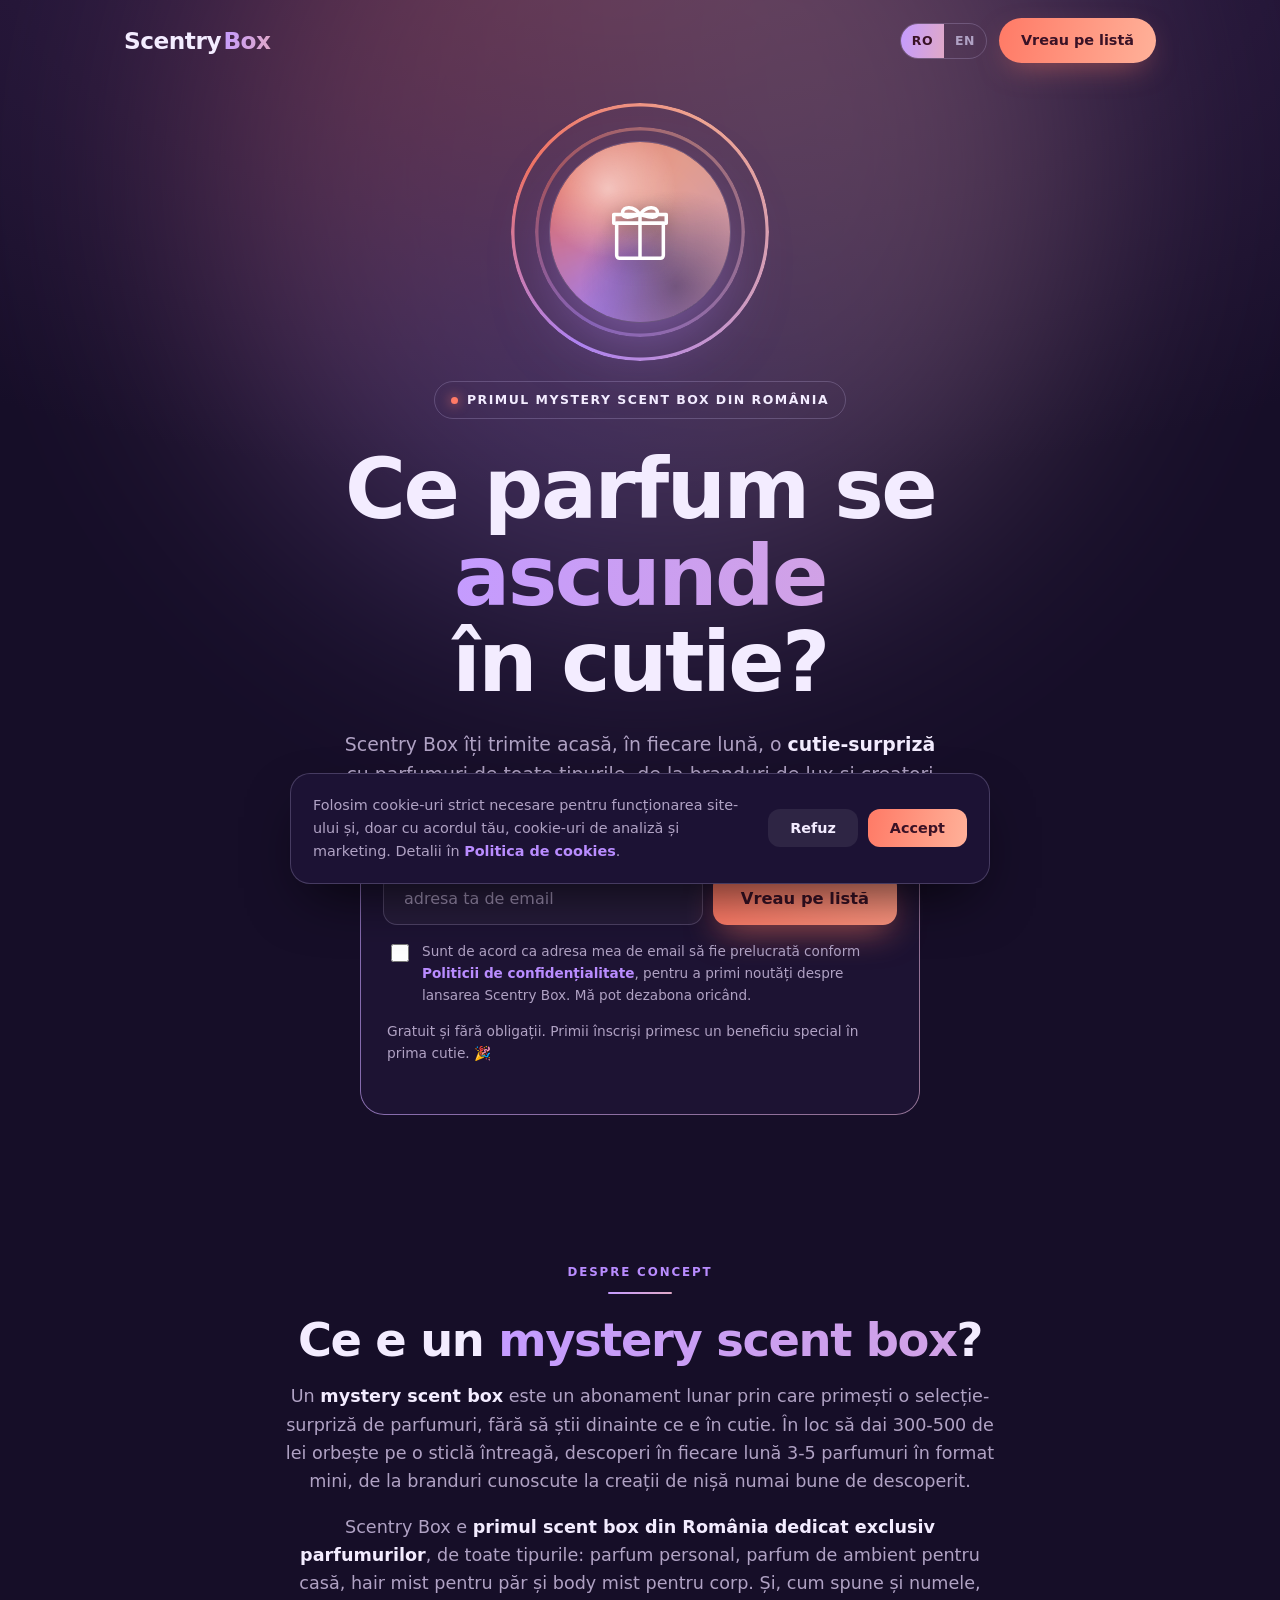
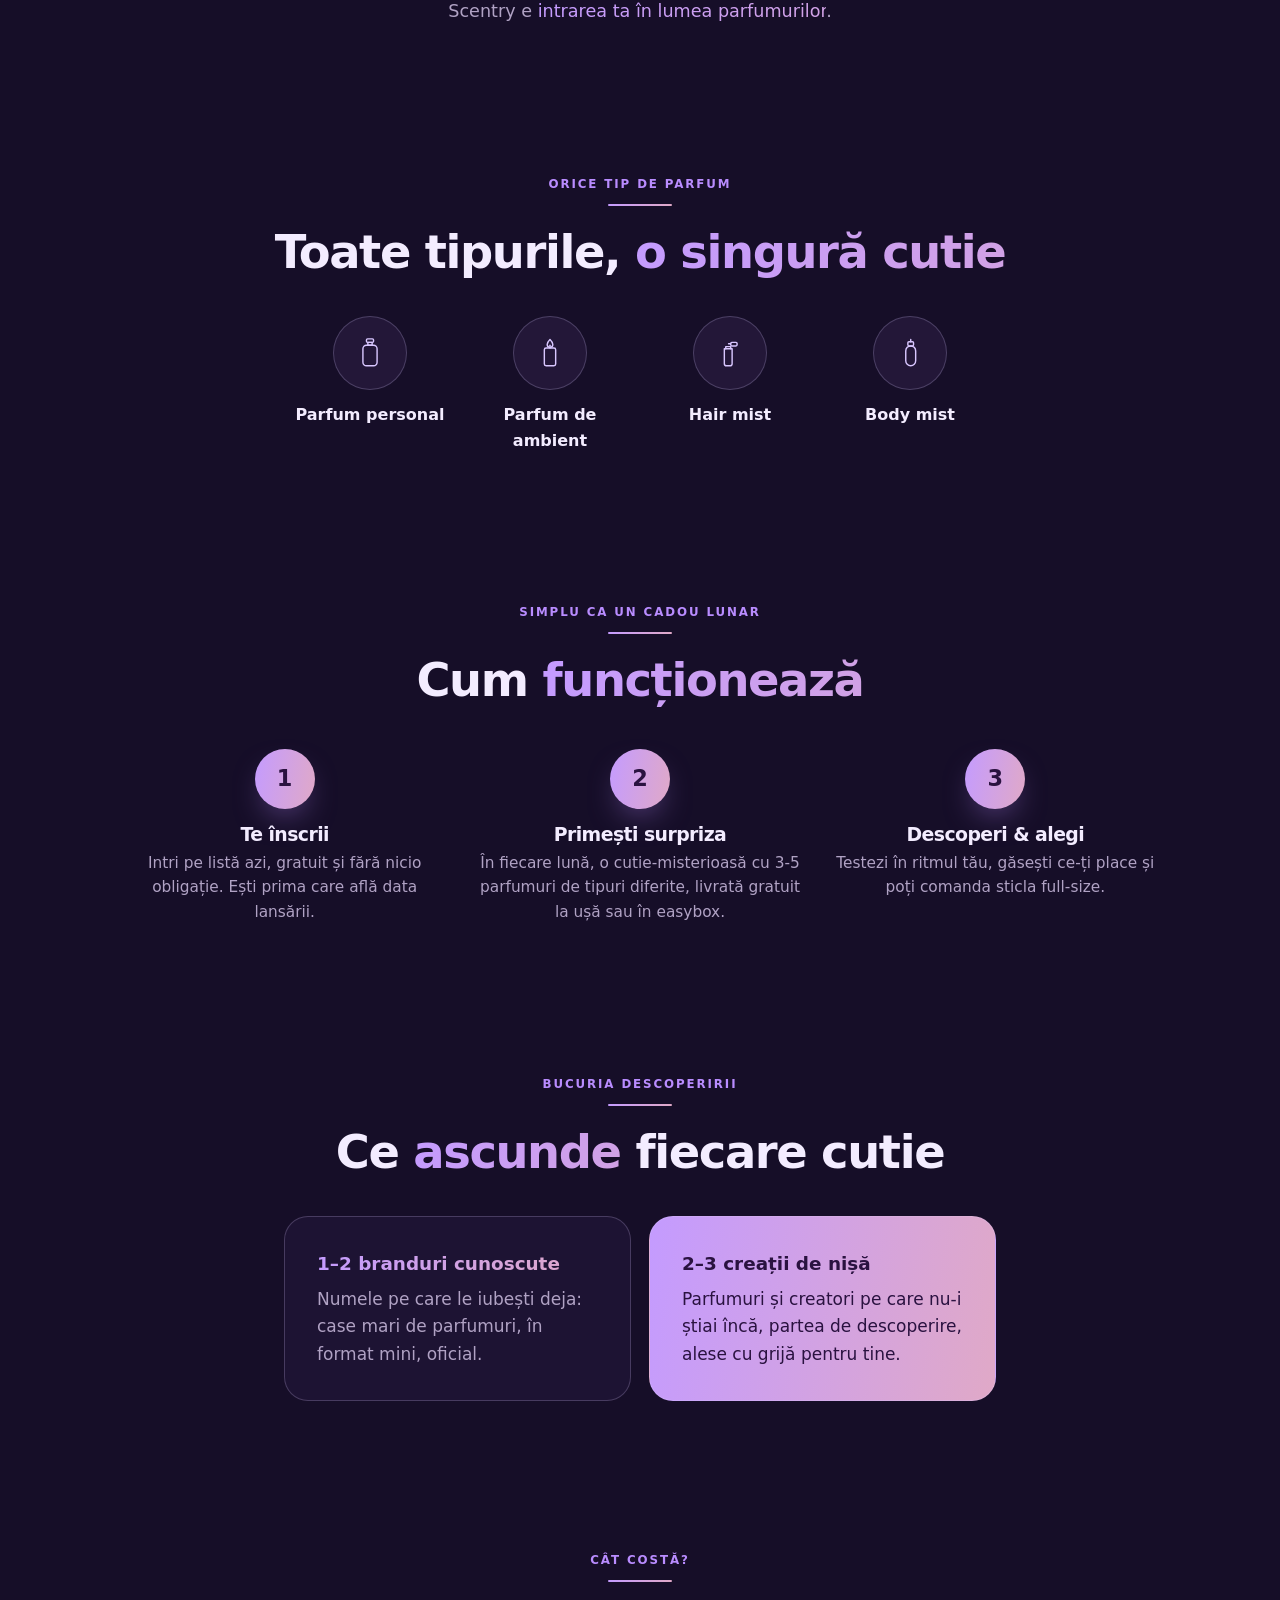
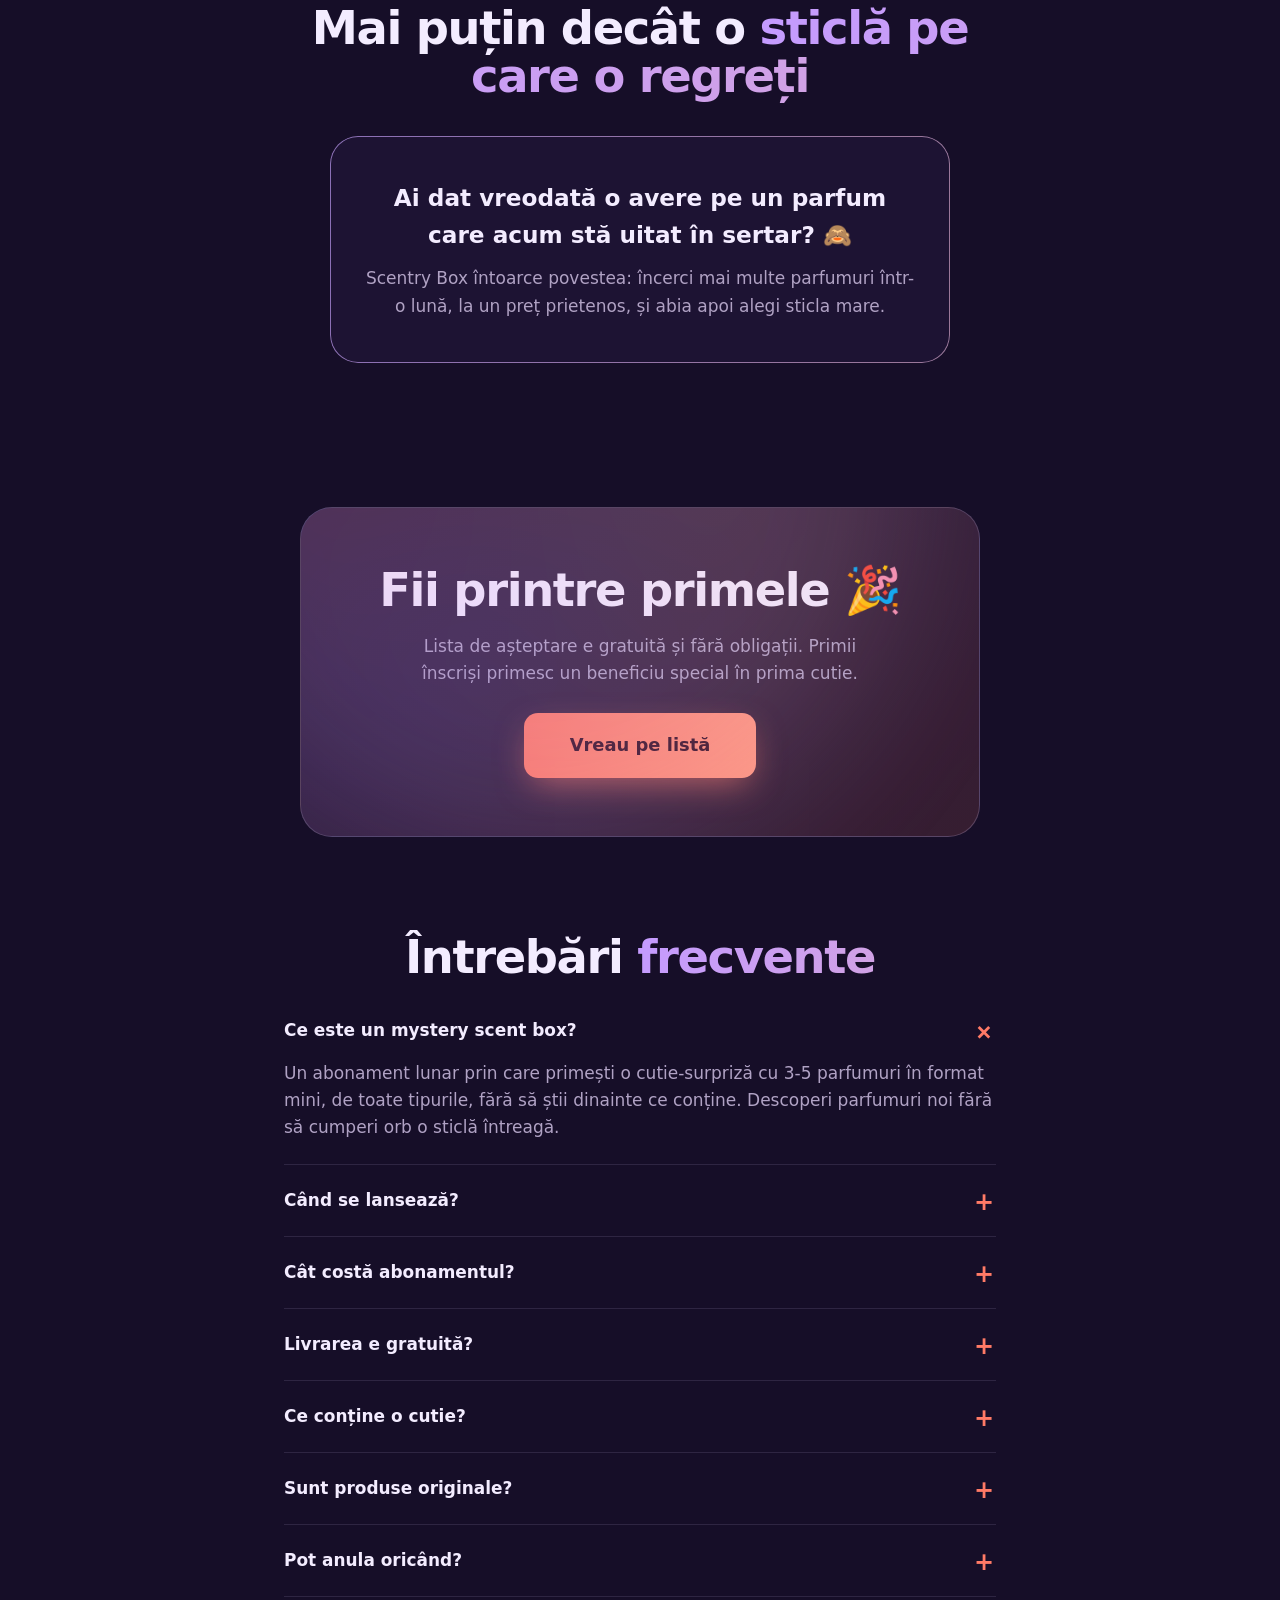
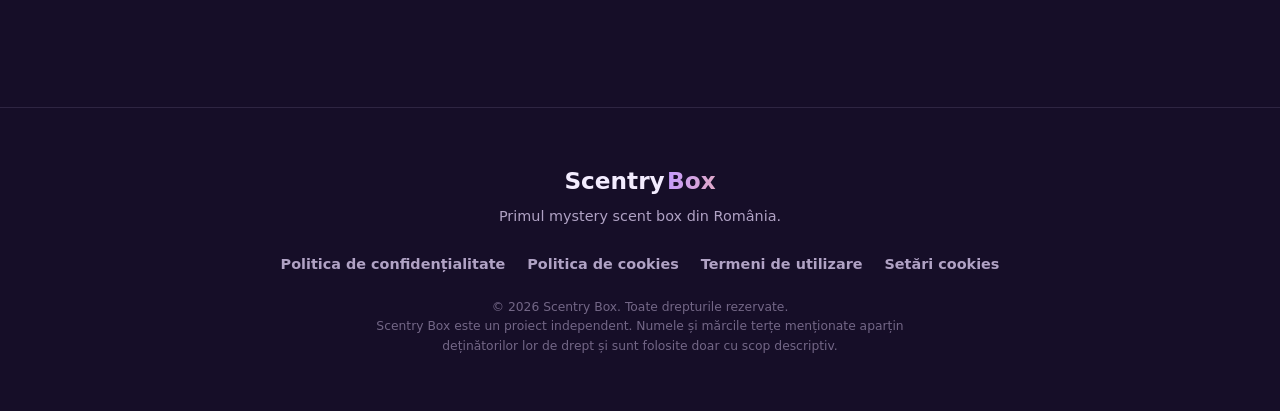
==== commit 461696f7: "Schimba 4-5 in 3-5 parfumuri per cutie (RO + EN) Co-Authored-By: Claude Opus 4.8 (1M context) <norep" ====
--- a/index.html
+++ b/index.html
@@ -4,7 +4,7 @@
   <meta charset="UTF-8" />
   <meta name="viewport" content="width=device-width, initial-scale=1.0" />
   <title>Mystery Scent Box 🎁 Abonament lunar de parfumuri | Scentry Box</title>
-  <meta name="description" content="Primul mystery scent box din România. În fiecare lună primești o cutie-surpriză cu 4-5 parfumuri de toate tipurile: parfum personal, parfum de ambient, hair mist și body mist, de la branduri de lux și creatori de nișă. Descoperă-ți următorul parfum preferat. Intră pe lista de așteptare." />
+  <meta name="description" content="Primul mystery scent box din România. În fiecare lună primești o cutie-surpriză cu 3-5 parfumuri de toate tipurile: parfum personal, parfum de ambient, hair mist și body mist, de la branduri de lux și creatori de nișă. Descoperă-ți următorul parfum preferat. Intră pe lista de așteptare." />
   <meta name="theme-color" content="#160E28" />
   <link rel="canonical" href="https://scentrybox.ro/" />
   <link rel="alternate" hreflang="ro" href="https://scentrybox.ro/" />
@@ -26,11 +26,11 @@
   </script>
   <script type="application/ld+json">
   {"@context":"https://schema.org","@type":"FAQPage","mainEntity":[
-    {"@type":"Question","name":"Ce este un mystery scent box?","acceptedAnswer":{"@type":"Answer","text":"Un mystery scent box este un abonament lunar prin care primești o selecție-surpriză de parfumuri în format mini, fără să știi dinainte ce conține cutia. Descoperi 4-5 parfumuri de toate tipurile, fără să cumperi orb o sticlă întreagă."}},
-    {"@type":"Question","name":"Ce conține o cutie Scentry Box?","acceptedAnswer":{"@type":"Answer","text":"Între 4 și 5 parfumuri de tipuri diferite: parfum personal, parfum de ambient, hair mist și body mist, dintre care 1-2 branduri cunoscute și 2-3 creații de nișă."}},
+    {"@type":"Question","name":"Ce este un mystery scent box?","acceptedAnswer":{"@type":"Answer","text":"Un mystery scent box este un abonament lunar prin care primești o selecție-surpriză de parfumuri în format mini, fără să știi dinainte ce conține cutia. Descoperi 3-5 parfumuri de toate tipurile, fără să cumperi orb o sticlă întreagă."}},
+    {"@type":"Question","name":"Ce conține o cutie Scentry Box?","acceptedAnswer":{"@type":"Answer","text":"Între 3 și 5 parfumuri de tipuri diferite: parfum personal, parfum de ambient, hair mist și body mist, dintre care 1-2 branduri cunoscute și 2-3 creații de nișă."}},
     {"@type":"Question","name":"Cât costă abonamentul de parfumuri?","acceptedAnswer":{"@type":"Answer","text":"Mai puțin decât o sticlă întreagă pe care ai cumpăra-o orbește."}},
     {"@type":"Question","name":"Livrarea e gratuită?","acceptedAnswer":{"@type":"Answer","text":"Da, livrarea e inclusă: gratuit la ușă sau în easybox."}},
-    {"@type":"Question","name":"Sunt produse originale?","acceptedAnswer":{"@type":"Answer","text":"Da, 100% originale. 4-5 parfumuri, în ambalajul lor original."}}
+    {"@type":"Question","name":"Sunt produse originale?","acceptedAnswer":{"@type":"Answer","text":"Da, 100% originale. 3-5 parfumuri, în ambalajul lor original."}}
   ]}
   </script>
 </head>
@@ -97,7 +97,7 @@
       <p class="lead reveal">
         Un <strong>mystery scent box</strong> este un abonament lunar prin care primești o selecție-surpriză de
         parfumuri, fără să știi dinainte ce e în cutie. În loc să dai 300-500 de lei orbește pe o sticlă întreagă,
-        descoperi în fiecare lună 4-5 parfumuri în format mini, de la branduri cunoscute la creații de nișă numai
+        descoperi în fiecare lună 3-5 parfumuri în format mini, de la branduri cunoscute la creații de nișă numai
         bune de descoperit.
       </p>
       <p class="lead reveal">
@@ -139,7 +139,7 @@
       <h2 class="reveal">Cum <span class="grad-text">funcționează</span></h2>
       <ol class="steps">
         <li class="reveal"><span class="step-num">1</span><h3>Te înscrii</h3><p>Intri pe listă azi, gratuit și fără nicio obligație. Ești prima care află data lansării.</p></li>
-        <li class="reveal"><span class="step-num">2</span><h3>Primești surpriza</h3><p>În fiecare lună, o cutie-misterioasă cu 4-5 parfumuri de tipuri diferite, livrată gratuit la ușă sau în easybox.</p></li>
+        <li class="reveal"><span class="step-num">2</span><h3>Primești surpriza</h3><p>În fiecare lună, o cutie-misterioasă cu 3-5 parfumuri de tipuri diferite, livrată gratuit la ușă sau în easybox.</p></li>
         <li class="reveal"><span class="step-num">3</span><h3>Descoperi &amp; alegi</h3><p>Testezi în ritmul tău, găsești ce-ți place și poți comanda sticla full-size.</p></li>
       </ol>
     </section>
@@ -178,12 +178,12 @@
     <!-- FAQ -->
     <section class="faq">
       <h2 class="reveal">Întrebări <span class="grad-text">frecvente</span></h2>
-      <details class="reveal" open><summary>Ce este un mystery scent box?</summary><p>Un abonament lunar prin care primești o cutie-surpriză cu 4-5 parfumuri în format mini, de toate tipurile, fără să știi dinainte ce conține. Descoperi parfumuri noi fără să cumperi orb o sticlă întreagă.</p></details>
+      <details class="reveal" open><summary>Ce este un mystery scent box?</summary><p>Un abonament lunar prin care primești o cutie-surpriză cu 3-5 parfumuri în format mini, de toate tipurile, fără să știi dinainte ce conține. Descoperi parfumuri noi fără să cumperi orb o sticlă întreagă.</p></details>
       <details class="reveal"><summary>Când se lansează?</summary><p>Suntem în faza de construcție. Înscrie-te pe listă și ești prima care află data exactă a lansării.</p></details>
       <details class="reveal"><summary>Cât costă abonamentul?</summary><p>Mai puțin decât o sticlă întreagă pe care ai lua-o orbește.</p></details>
       <details class="reveal"><summary>Livrarea e gratuită?</summary><p>Da, livrarea e inclusă: gratuit la ușă sau în easybox.</p></details>
-      <details class="reveal"><summary>Ce conține o cutie?</summary><p>Între 4 și 5 parfumuri de tipuri diferite: parfum personal, parfum de ambient, hair mist și body mist, dintre care 1-2 branduri cunoscute și 2-3 creații de nișă.</p></details>
-      <details class="reveal"><summary>Sunt produse originale?</summary><p>Da, 100% originale. În fiecare cutie ai 4-5 parfumuri, direct în ambalajul lor original.</p></details>
+      <details class="reveal"><summary>Ce conține o cutie?</summary><p>Între 3 și 5 parfumuri de tipuri diferite: parfum personal, parfum de ambient, hair mist și body mist, dintre care 1-2 branduri cunoscute și 2-3 creații de nișă.</p></details>
+      <details class="reveal"><summary>Sunt produse originale?</summary><p>Da, 100% originale. În fiecare cutie ai 3-5 parfumuri, direct în ambalajul lor original.</p></details>
       <details class="reveal"><summary>Pot anula oricând?</summary><p>Da. Abonamentul va fi flexibil și poate fi anulat oricând.</p></details>
     </section>
   </main>
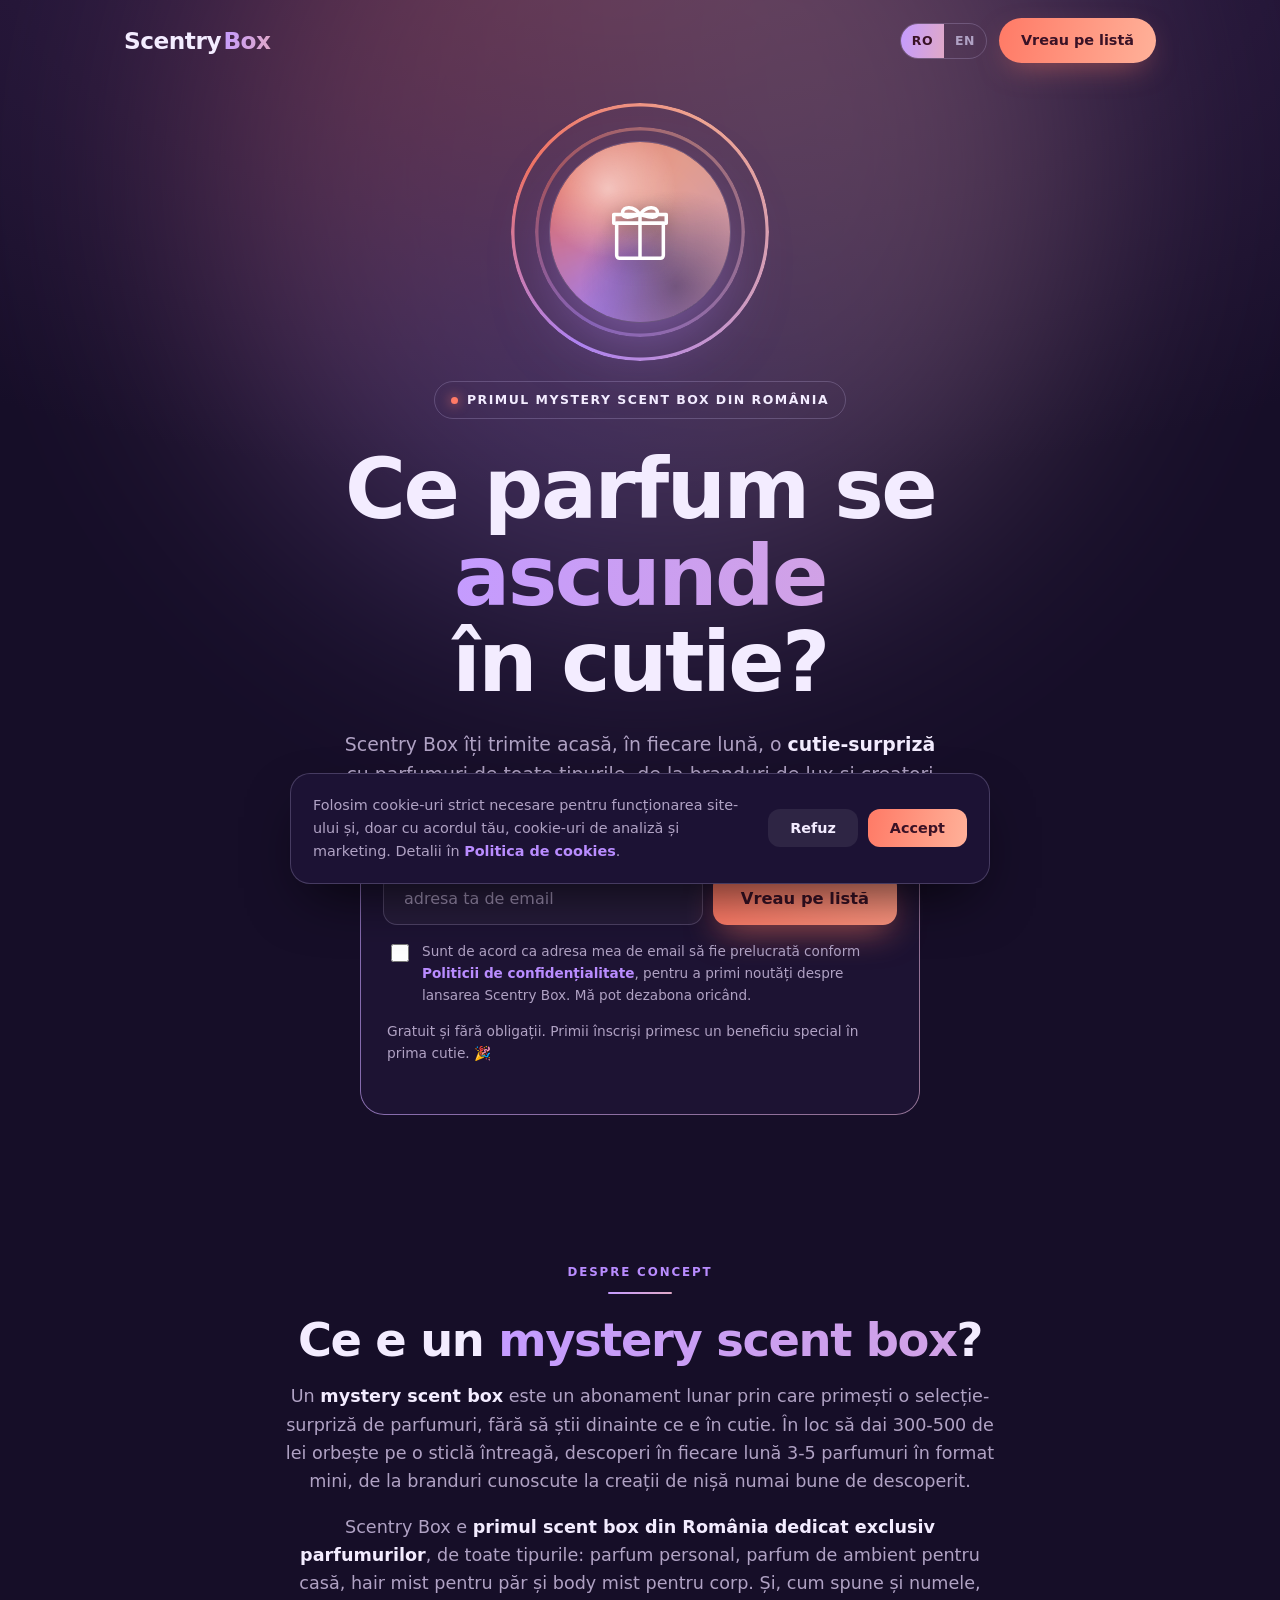
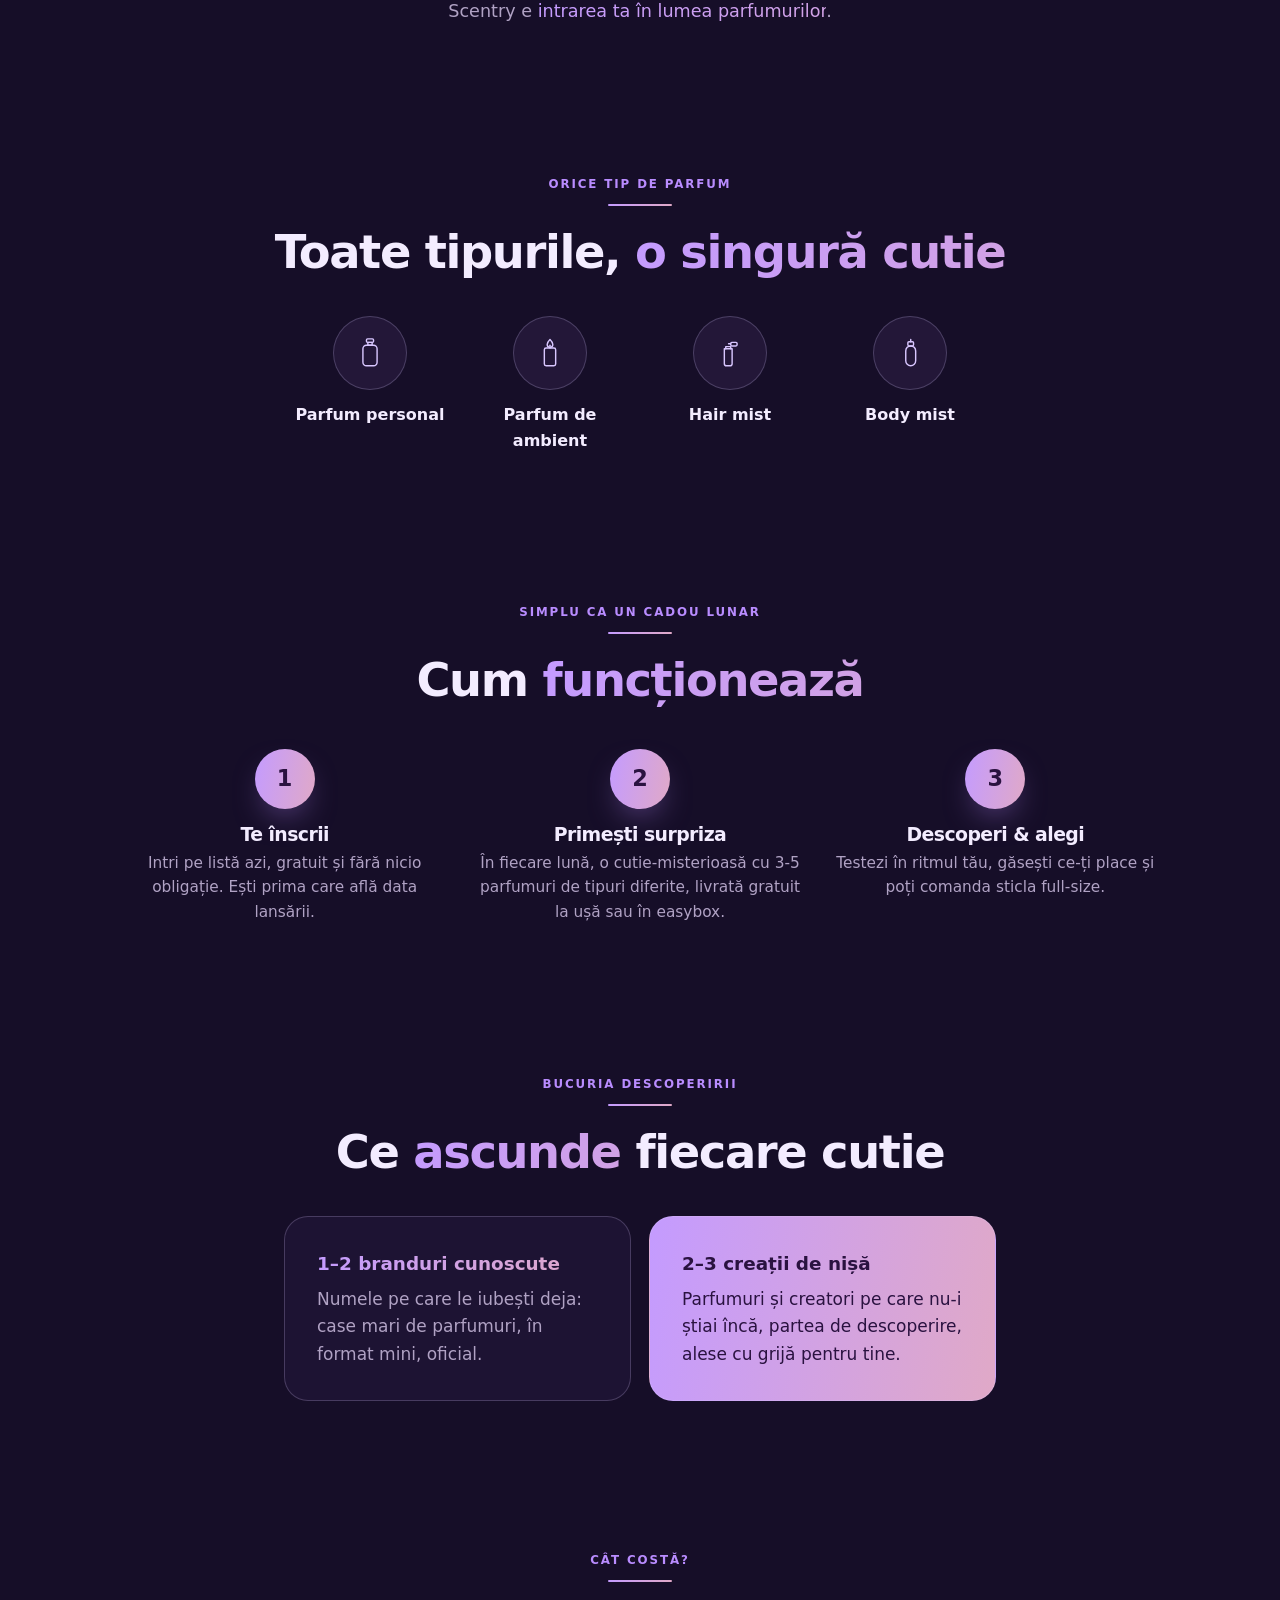
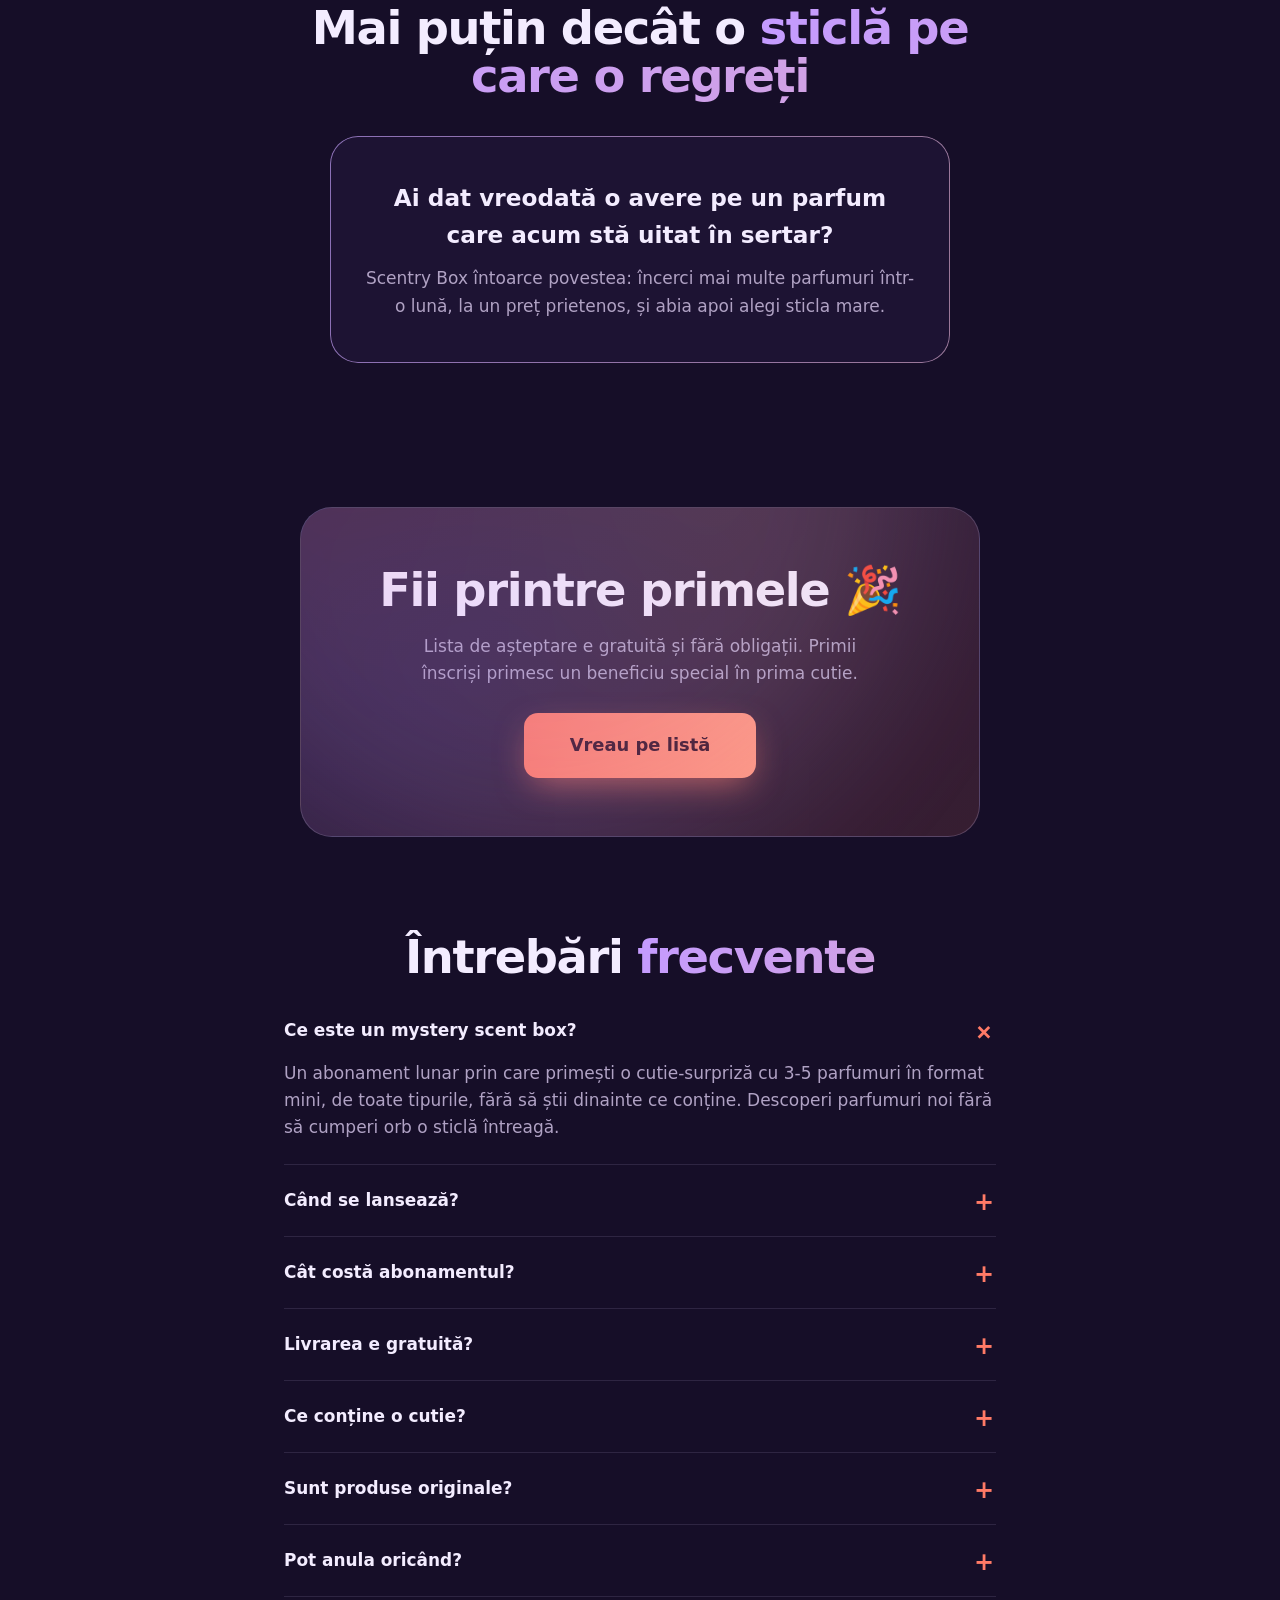
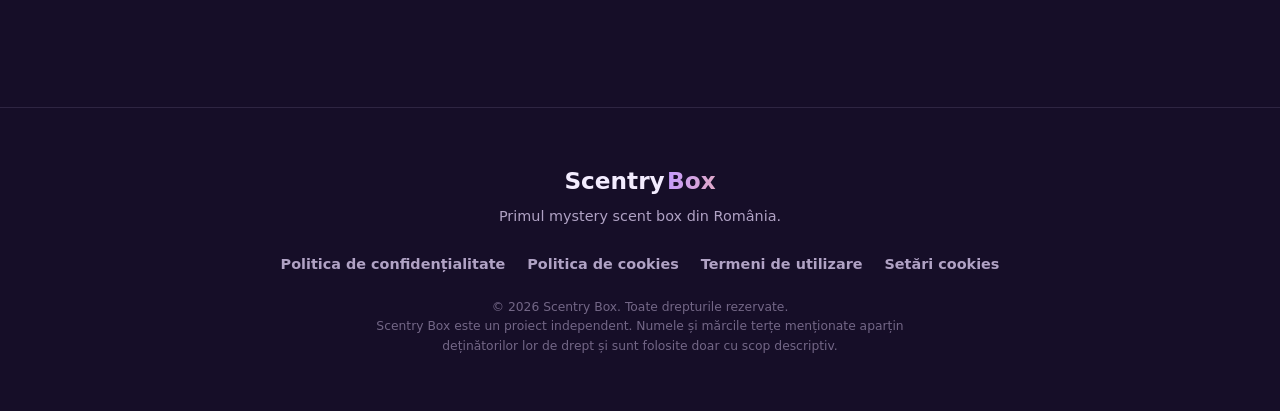
==== commit 5098b103: "Site: scoate emoji monkey, fix culoare text buton la hover, curata tabel cookies Co-Authored-By: Cla" ====
--- a/index.html
+++ b/index.html
@@ -19,7 +19,7 @@
   <meta property="og:image" content="https://scentrybox.ro/og-image.jpg" />
 
   <link rel="icon" href="data:image/svg+xml,<svg xmlns='http://www.w3.org/2000/svg' viewBox='0 0 32 32'><text y='26' font-size='26'>🎁</text></svg>" />
-  <link rel="stylesheet" href="assets/nova.css?v=5" />
+  <link rel="stylesheet" href="assets/nova.css?v=7" />
 
   <script type="application/ld+json">
   {"@context":"https://schema.org","@type":"WebSite","name":"Scentry Box","url":"https://scentrybox.ro/","description":"Primul mystery scent box din România: abonament lunar cu parfumuri de toate tipurile."}
@@ -161,7 +161,7 @@
       <div class="divider reveal"></div>
       <h2 class="reveal">Mai puțin decât o <span class="grad-text">sticlă pe care o regreți</span></h2>
       <div class="price reveal">
-        <p class="big">Ai dat vreodată o avere pe un parfum care acum stă uitat în sertar? 🙈</p>
+        <p class="big">Ai dat vreodată o avere pe un parfum care acum stă uitat în sertar?</p>
         <p>Scentry Box întoarce povestea: încerci mai multe parfumuri într-o lună, la un preț prietenos, și abia apoi alegi sticla mare.</p>
       </div>
     </section>
--- a/assets/nova.css
+++ b/assets/nova.css
@@ -118,16 +118,24 @@
 .btn-primary { color: var(--on-cta); border: 0; border-radius: 14px; padding: 16px 28px; font-size: 1.02rem; font-family: var(--round); font-weight: 800;
   cursor: pointer; white-space: nowrap; background: var(--cta); background-size: 200% auto; transition: transform .15s, background-position .4s, filter .2s;
   box-shadow: 0 12px 34px -8px rgba(255,122,102,.65); }
-.btn-primary:hover { background-position: right center; transform: translateY(-2px); filter: brightness(1.05); }
+.btn-primary:hover { color: var(--on-cta); background-position: right center; transform: translateY(-2px); filter: brightness(1.05); }
 .btn-primary:active { transform: none; }
 .btn-primary:disabled { opacity: .6; cursor: default; }
 .btn-large { display: inline-block; padding: 18px 46px; font-size: 1.12rem; }
 .consent { display: flex; gap: 10px; align-items: flex-start; margin: 16px 4px 0; font-size: .85rem; color: var(--muted); }
 .consent a { color: var(--violet-acc); }
 .consent input { margin-top: 3px; width: 18px; height: 18px; accent-color: var(--coral); flex-shrink: 0; }
+.consent.consent-error { color: #FF8DA8; animation: consent-shake .35s ease; }
+.consent.consent-error input { outline: 2px solid #FF8DA8; outline-offset: 3px; accent-color: #FF8DA8; border-radius: 4px; }
+.consent.consent-error a { color: #FF8DA8; }
+@keyframes consent-shake { 0%,100%{transform:translateX(0)} 20%{transform:translateX(-5px)} 40%{transform:translateX(5px)} 60%{transform:translateX(-4px)} 80%{transform:translateX(4px)} }
 .form-note { font-size: .86rem; color: var(--muted); margin: 14px 4px 0; }
 .form-message { font-size: .95rem; margin: 12px 4px 0; min-height: 1em; font-weight: 700; }
-.form-message.success { color: #7BE0A6; } .form-message.error { color: #FF8DA8; }
+.form-message.success, .form-message.error { padding: 9px 14px; border-radius: 12px; }
+.form-message.success { color: #7BE0A6; background: rgba(123,224,166,.10); border: 1px solid rgba(123,224,166,.35); }
+.form-message.error { color: #FF8DA8; background: rgba(255,141,168,.12); border: 1px solid rgba(255,141,168,.45); }
+.share-link { margin-left: 6px; padding: 5px 12px; border-radius: 999px; border: 1px solid rgba(123,224,166,.5); background: rgba(123,224,166,.14); color: #7BE0A6; font-weight: 700; font-size: .85rem; cursor: pointer; font-family: inherit; }
+.share-link:hover { background: rgba(123,224,166,.24); }
 
 /* ===== SECTIONS (aerisit, editorial) ===== */
 .section { max-width: 760px; margin: 0 auto; padding: 72px 24px; text-align: center; }
